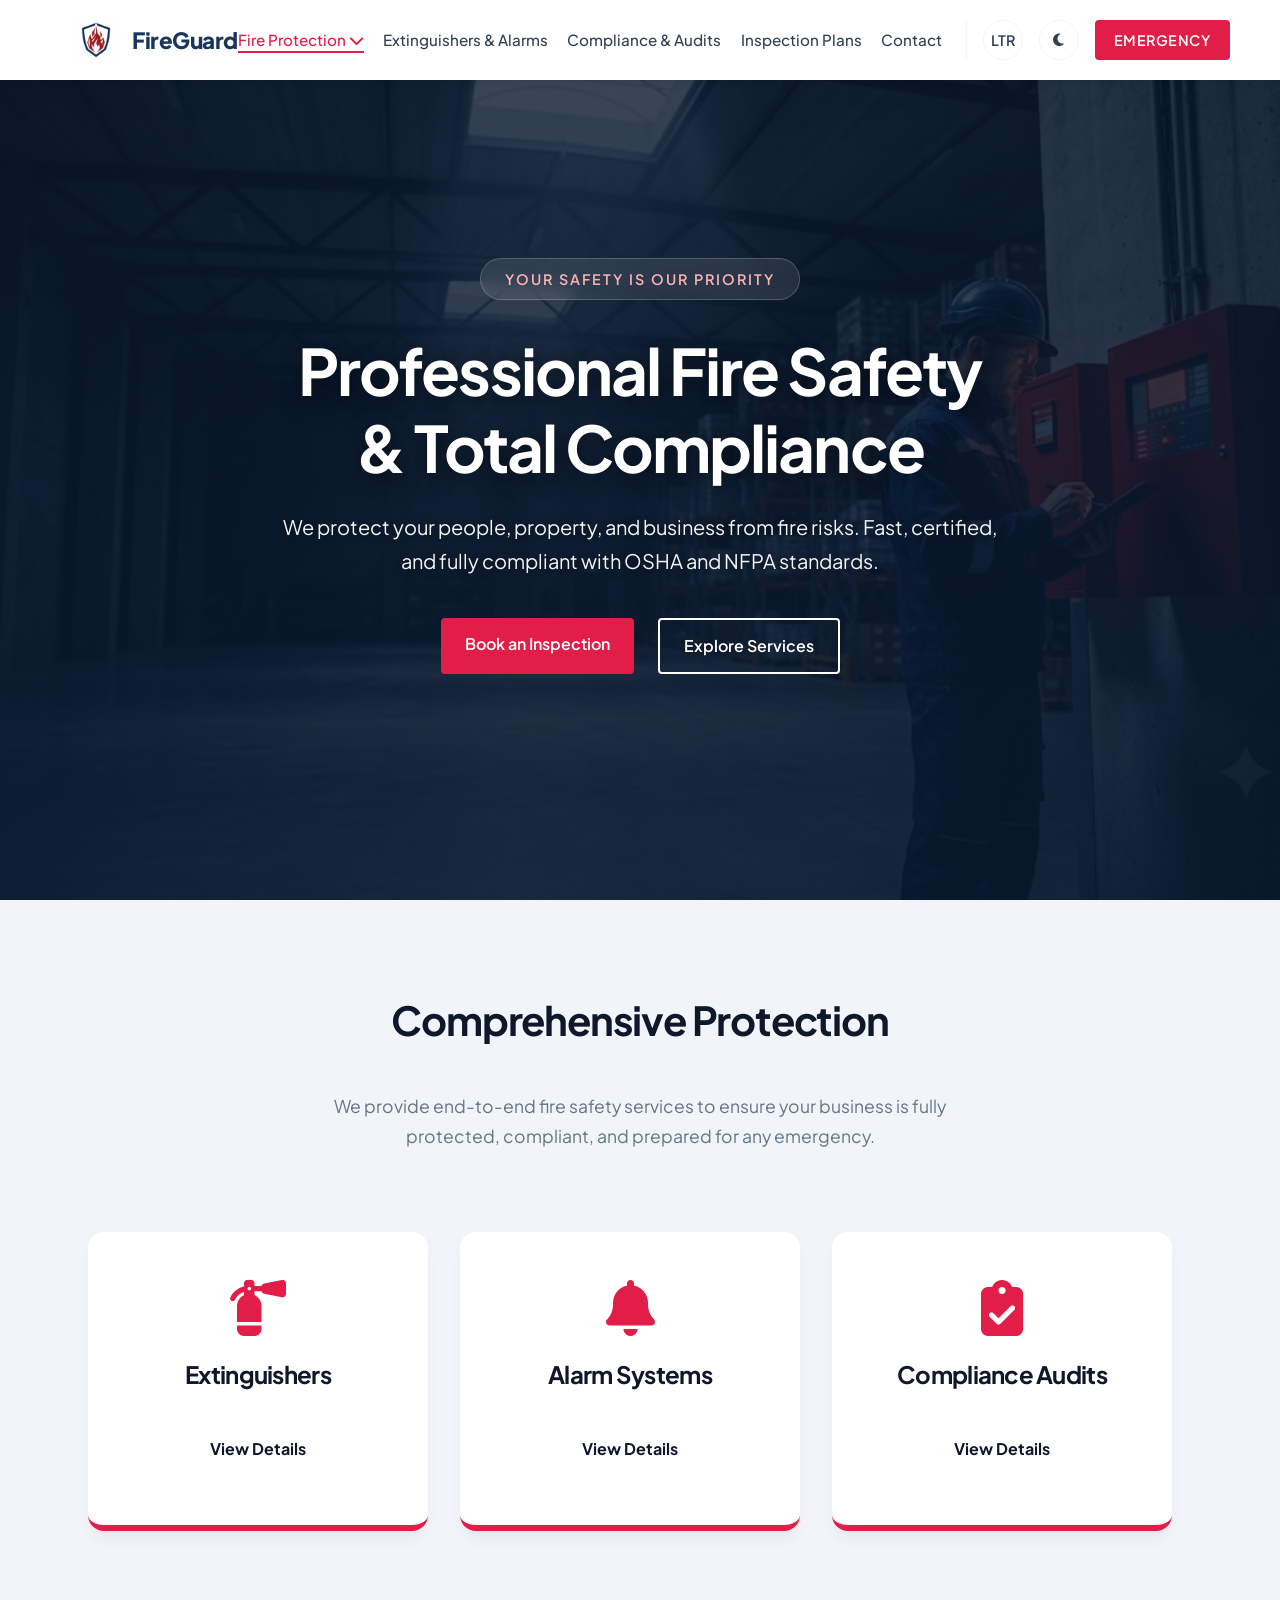
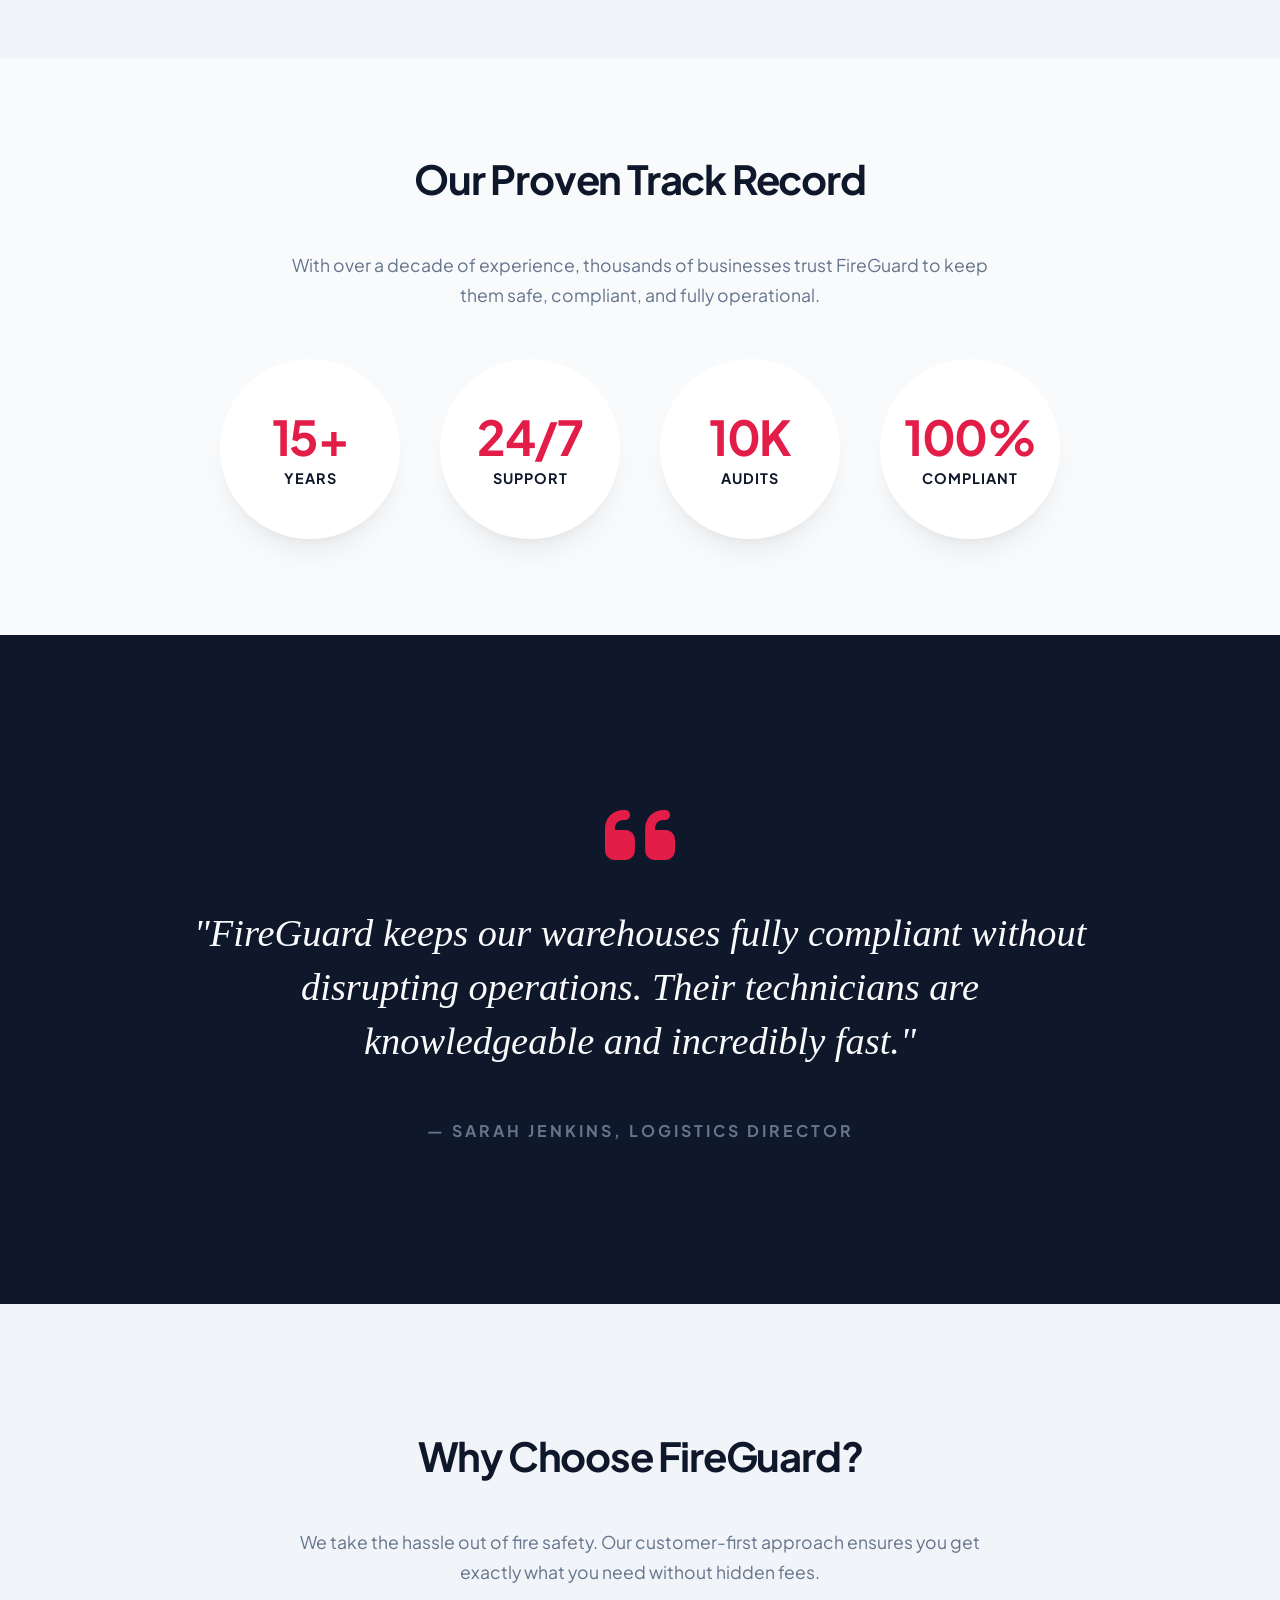
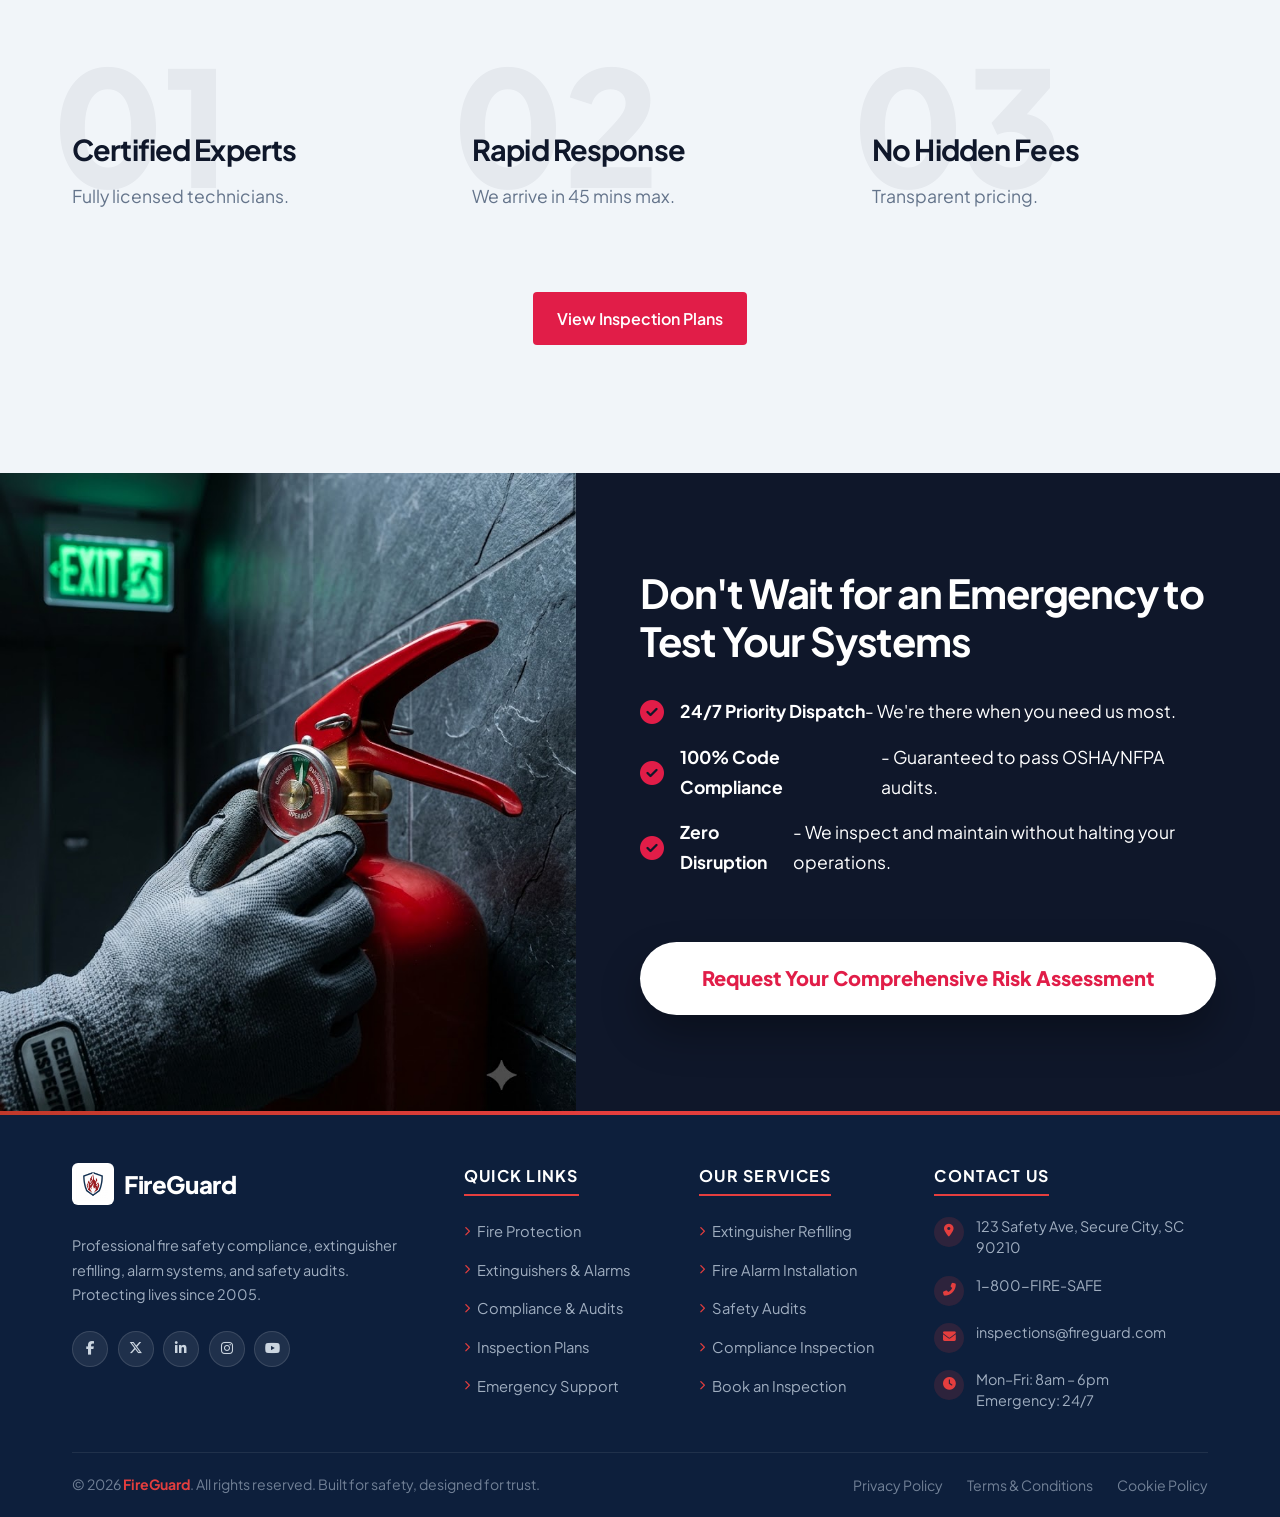
==== index.html @ f7dcd66e "Initial commit" ====
<!DOCTYPE html>
<html lang="en" dir="ltr" data-theme="light">
<head>
    <meta charset="UTF-8">
    <meta name="viewport" content="width=device-width, initial-scale=1.0">
    <title>FireGuard | Professional Fire Safety & Extinguisher Service</title>
    <meta name="description" content="FireGuard — Professional fire safety compliance, extinguisher refilling, alarm installation, and safety audits. Book your inspection today.">
    
    <!-- Google Fonts: Inter & Roboto -->
    <link rel="preconnect" href="https://fonts.googleapis.com">
    <link rel="preconnect" href="https://fonts.gstatic.com" crossorigin>
    <link href="https://fonts.googleapis.com/css2?family=Inter:wght@400;500;600;700;800&family=Roboto:wght@300;400;500;700&display=swap" rel="stylesheet">
    
    <link rel="stylesheet" href="styles.css">
    <link rel="stylesheet" href="index.css">
    
    <!-- Icons -->
    <link rel="stylesheet" href="https://cdnjs.cloudflare.com/ajax/libs/font-awesome/6.5.1/css/all.min.css">

    <!-- Premium Google Fonts -->
    <link rel="preconnect" href="https://fonts.googleapis.com">
    <link rel="preconnect" href="https://fonts.gstatic.com" crossorigin>
    <link href="https://fonts.googleapis.com/css2?family=Plus+Jakarta+Sans:wght@300;400;500;600;700;800&display=swap" rel="stylesheet">

</head>

<body>
    

    <!-- Main Navigation Header -->
    <header class="header" id="header">
        <div class="container header-container">
            <!-- Logo -->
            <a href="index.html" class="logo">
                <img src="fireguard_logo.jpg" alt="FireGuard Icon">
                <div class="logo-text">
                    <span class="logo-brand">FireGuard</span>
                    
                </div>
            </a>

            <!-- Mobile Menu Toggle -->
            <button class="mobile-menu-toggle" id="mobile-menu-toggle" aria-label="Toggle Menu">
                <i class="fas fa-bars"></i>
            </button>

            <!-- Navigation Links -->
            <nav class="nav-menu" id="nav-menu">
                <ul class="nav-list">
                    <li class="nav-item dropdown">
                        <a href="index.html" class="nav-link active">Fire Protection <i class="fas fa-chevron-down"></i></a>
                        <ul class="dropdown-menu">
                            <li><a href="index.html" class="dropdown-link">Commercial Safety</a></li>
                            <li><a href="home2.html" class="dropdown-link">Residential Safety</a></li>
                        </ul>
                    </li>
                    <li class="nav-item"><a href="services.html" class="nav-link">Extinguishers & Alarms</a></li>
                    <li class="nav-item"><a href="compliance.html" class="nav-link">Compliance & Audits</a></li>
                    <li class="nav-item"><a href="pricing.html" class="nav-link">Inspection Plans</a></li>
                    <li class="nav-item"><a href="contact.html" class="nav-link">Contact</a></li>
                </ul>

                <!-- Utility Toggles & Primary CTA -->
                <div class="nav-utilities">
                    <button class="util-btn dir-toggle" id="dir-toggle" aria-label="Toggle Direction">
                        <span class="dir-text">LTR</span>
                    </button>
                    <button class="util-btn theme-toggle" id="theme-toggle" aria-label="Toggle Theme">
                        <i class="fas fa-moon dark-icon"></i>
                        <i class="fas fa-sun light-icon"></i>
                    </button>
                    <a href="tel:+18003473723" class="btn btn-primary btn-nav-cta">Emergency</a>
                </div>
            </nav>
        </div>
    </header>


    <main>

        <!-- Layout 1: Centered Text Over Full-Screen Darkened BG -->
        <section id="hero-l1" class="layout-1">
            <div class="hero-bg" style="background-image: linear-gradient(rgba(10, 25, 47, 0.8), rgba(10, 25, 47, 0.9)), url('./478c939d-055c-4385-835b-d808f7d31a5d.jpeg');"></div>
            <div class="container hero-content">
                <span class="badge">Your Safety is Our Priority</span>
                <h1 class="hero-title">Professional Fire Safety & Total Compliance</h1>
                <p class="hero-subtitle">We protect your people, property, and business from fire risks. Fast, certified, and fully compliant with OSHA and NFPA standards.</p>
                <div class="hero-actions">
                    <a href="contact.html" class="btn btn-primary">Book an Inspection</a>
                    <a href="#services-l3" class="btn btn-outline">Explore Services</a>
                </div>
            </div>
        </section>

        <!-- Layout 3: Horizontal "Timeline" Slider-Style Cards -->
        <section id="services-l3" class="layout-3">
            <div class="container">
                <div class="section-header text-center">
                    <h2 class="section-title">Comprehensive Protection</h2>
                    <p class="section-desc">We provide end-to-end fire safety services to ensure your business is fully protected, compliant, and prepared for any emergency.</p>
                </div>
                <div class="horizontal-slider">
                    <div class="slider-card">
                        <i class="fas fa-fire-extinguisher"></i>
                        <h3>Extinguishers</h3>
                        <a href="services.html" class="btn btn-outline mt-3" style="width: 100%;">View Details</a>
                    </div>
                    <div class="slider-card">
                        <i class="fas fa-bell"></i>
                        <h3>Alarm Systems</h3>
                        <a href="services.html" class="btn btn-outline mt-3" style="width: 100%;">View Details</a>
                    </div>
                    <div class="slider-card">
                        <i class="fas fa-clipboard-check"></i>
                        <h3>Compliance Audits</h3>
                        <a href="compliance.html" class="btn btn-outline mt-3" style="width: 100%;">View Details</a>
                    </div>
                </div>
            </div>
        </section>

        <!-- Layout 2: Four Floating Circle Badges Overlapping Section Border -->
        <section id="trust-l2" class="layout-2">
            <div class="container">
                <div class="section-header text-center">
                    <h2 class="section-title">Our Proven Track Record</h2>
                    <p class="section-desc">With over a decade of experience, thousands of businesses trust FireGuard to keep them safe, compliant, and fully operational.</p>
                </div>
                <div class="floating-circles-grid">
                    <div class="circle-badge"><h3>15+</h3><p>Years</p></div>
                    <div class="circle-badge"><h3>24/7</h3><p>Support</p></div>
                    <div class="circle-badge"><h3>10K</h3><p>Audits</p></div>
                    <div class="circle-badge"><h3>100%</h3><p>Compliant</p></div>
                </div>
            </div>
        </section>

        <!-- Layout 5: Single Massive Blockquote Layout -->
        <section id="test-l5" class="layout-5">
            <div class="container text-center">
                <div class="massive-quote">
                    <i class="fas fa-quote-left quote-icon"></i>
                    <blockquote>"FireGuard keeps our warehouses fully compliant without disrupting operations. Their technicians are knowledgeable and incredibly fast."</blockquote>
                    <p class="quote-author">— Sarah Jenkins, Logistics Director</p>
                </div>
            </div>
        </section>

        <!-- Layout 4: Large 01, 02, 03 Typography Layout -->
        <section id="diff-l4" class="layout-4 bg-light">
            <div class="container">
                <div class="section-header text-center">
                    <h2 class="section-title">Why Choose FireGuard?</h2>
                    <p class="section-desc">We take the hassle out of fire safety. Our customer-first approach ensures you get exactly what you need without hidden fees.</p>
                </div>
                <div class="big-number-grid mb-5">
                    <div class="num-block"><span class="big-num">01</span><h4>Certified Experts</h4><p>Fully licensed technicians.</p></div>
                    <div class="num-block"><span class="big-num">02</span><h4>Rapid Response</h4><p>We arrive in 45 mins max.</p></div>
                    <div class="num-block"><span class="big-num">03</span><h4>No Hidden Fees</h4><p>Transparent pricing.</p></div>
                </div>
                <div class="text-center mt-5" style="margin-top: 3rem;">
                    <a href="pricing.html" class="btn btn-primary btn-large">View Inspection Plans</a>
                </div>
            </div>
        </section>

        <!-- Layout 6 Redesign: 50/50 Split CTA -->
        <section id="cta-l6" class="layout-6-new">
            <div class="cta-split">
                <div class="cta-split-img" style="background-image: url('./d435e6ac-8d71-4da6-b019-8b634d7858a2.jpeg');"></div>
                <div class="cta-split-content">
                    <h2>Don't Wait for an Emergency to Test Your Systems</h2>
                    <ul class="cta-benefits-list">
                        <li><i class="fas fa-check-circle"></i> <strong>24/7 Priority Dispatch</strong> - We're there when you need us most.</li>
                        <li><i class="fas fa-check-circle"></i> <strong>100% Code Compliance</strong> - Guaranteed to pass OSHA/NFPA audits.</li>
                        <li><i class="fas fa-check-circle"></i> <strong>Zero Disruption</strong> - We inspect and maintain without halting your operations.</li>
                    </ul>
                    <a href="contact.html" class="btn btn-primary btn-large-floating">Request Your Comprehensive Risk Assessment</a>
                </div>
            </div>
        </section>

</main>

<footer class="footer">
        <!-- Top accent bar -->
        <div class="footer-accent-bar"></div>

        <div class="container">
            <!-- Main Footer Grid -->
            <div class="footer-grid">

                <!-- Col 1: Brand -->
                <div class="footer-col footer-col--brand">
                    <a href="index.html" class="footer-logo-link">
                        <div class="footer-brand">
                            <img src="fireguard_logo.jpg" alt="FireGuard Icon" class="footer-logo-icon">
                            <span class="footer-brand-name">FireGuard</span>
                        </div>
                    </a>
                    <p class="footer-desc">Professional fire safety compliance, extinguisher refilling, alarm systems, and safety audits. Protecting lives since 2005.</p>
                    <div class="footer-social">
                        <a href="#" class="social-btn" aria-label="Facebook"><i class="fab fa-facebook-f"></i></a>
                        <a href="#" class="social-btn" aria-label="Twitter/X"><i class="fab fa-x-twitter"></i></a>
                        <a href="#" class="social-btn" aria-label="LinkedIn"><i class="fab fa-linkedin-in"></i></a>
                        <a href="#" class="social-btn" aria-label="Instagram"><i class="fab fa-instagram"></i></a>
                        <a href="#" class="social-btn" aria-label="YouTube"><i class="fab fa-youtube"></i></a>
                    </div>
                </div>

                <!-- Col 2: Quick Links -->
                <div class="footer-col">
                    <h4 class="footer-col-title">Quick Links</h4>
                    <ul class="footer-links">
                        <li><a href="index.html"><i class="fas fa-chevron-right"></i> Fire Protection</a></li>
                        <li><a href="services.html"><i class="fas fa-chevron-right"></i> Extinguishers & Alarms</a></li>
                        <li><a href="compliance.html"><i class="fas fa-chevron-right"></i> Compliance & Audits</a></li>
                        <li><a href="pricing.html"><i class="fas fa-chevron-right"></i> Inspection Plans</a></li>
                        <li><a href="contact.html"><i class="fas fa-chevron-right"></i> Emergency Support</a></li>
                    </ul>
                </div>

                <!-- Col 3: Services -->
                <div class="footer-col">
                    <h4 class="footer-col-title">Our Services</h4>
                    <ul class="footer-links">
                        <li><a href="services.html"><i class="fas fa-chevron-right"></i> Extinguisher Refilling</a></li>
                        <li><a href="services.html"><i class="fas fa-chevron-right"></i> Fire Alarm Installation</a></li>
                        <li><a href="services.html"><i class="fas fa-chevron-right"></i> Safety Audits</a></li>
                        <li><a href="services.html"><i class="fas fa-chevron-right"></i> Compliance Inspection</a></li>
                        <li><a href="contact.html"><i class="fas fa-chevron-right"></i> Book an Inspection</a></li>
                    </ul>
                </div>

                <!-- Col 4: Contact -->
                <div class="footer-col">
                    <h4 class="footer-col-title">Contact Us</h4>
                    <ul class="footer-contact-list">
                        <li>
                            <span class="footer-contact-icon"><i class="fas fa-map-marker-alt"></i></span>
                            <span>123 Safety Ave, Secure City, SC 90210</span>
                        </li>
                        <li>
                            <span class="footer-contact-icon"><i class="fas fa-phone-alt"></i></span>
                            <a href="tel:+18003473723">1-800-FIRE-SAFE</a>
                        </li>
                        <li>
                            <span class="footer-contact-icon"><i class="fas fa-envelope"></i></span>
                            <a href="mailto:inspections@fireguard.com">inspections@fireguard.com</a>
                        </li>
                        <li>
                            <span class="footer-contact-icon"><i class="fas fa-clock"></i></span>
                            <span>Mon–Fri: 8am – 6pm<br>Emergency: 24/7</span>
                        </li>
                    </ul>
                </div>

            </div><!-- /.footer-grid -->

            <!-- Divider -->
            <div class="footer-divider"></div>

            <!-- Footer Bottom Bar -->
            <div class="footer-bottom">
                <p class="footer-copy">&copy; 2026 <strong>FireGuard</strong>. All rights reserved. Built for safety, designed for trust.</p>
                <ul class="footer-legal">
                    <li><a href="#">Privacy Policy</a></li>
                    <li><a href="#">Terms &amp; Conditions</a></li>
                    <li><a href="#">Cookie Policy</a></li>
                </ul>
            </div>

        </div>
    </footer>

    <script src="script.js"></script>
</body>
</html>
---- styles.css ----
:root {
    --primary: #0F172A; /* Deep slate */
    --secondary: #E11D48; /* Elegant Crimson */
    --secondary-hover: #BE123C; /* Darker Crimson */
    --text-color: #334155;
    --text-muted: #64748B;
    --bg-color: #F8FAFC;
    --bg-alt: #F1F5F9;
    --card-bg: #ffffff;
    --border-color: rgba(15, 23, 42, 0.05);
    
    --shadow-sm: 0 4px 6px -1px rgba(0, 0, 0, 0.05), 0 2px 4px -2px rgba(0, 0, 0, 0.05);
    --shadow-md: 0 10px 15px -3px rgba(0, 0, 0, 0.05), 0 4px 6px -4px rgba(0, 0, 0, 0.05);
    --shadow-lg: 0 20px 25px -5px rgba(0, 0, 0, 0.05), 0 8px 10px -6px rgba(0, 0, 0, 0.05);
    --shadow-hover: 0 25px 50px -12px rgba(0, 0, 0, 0.15);
    
    --font-main: 'Plus Jakarta Sans', system-ui, -apple-system, sans-serif;
    --transition-smooth: all 0.4s cubic-bezier(0.16, 1, 0.3, 1);
}

[data-theme="dark"] {
    --primary: #F8FAFC;
    --secondary: #FB7185;
    --secondary-hover: #F43F5E;
    --text-color: #CBD5E1;
    --text-muted: #94A3B8;
    --bg-color: #0B0F19;
    --bg-alt: #111827;
    --card-bg: #1F2937;
    --border-color: rgba(255, 255, 255, 0.05);
    
    --shadow-sm: 0 4px 6px -1px rgba(0, 0, 0, 0.2);
    --shadow-md: 0 10px 15px -3px rgba(0, 0, 0, 0.3);
    --shadow-lg: 0 20px 25px -5px rgba(0, 0, 0, 0.4);
    --shadow-hover: 0 25px 50px -12px rgba(0, 0, 0, 0.5);
}
/* ==========================================================================
   CSS Variables & Theming
   ========================================================================== */




/* ==========================================================================
   Reset & Base Styles
   ========================================================================== */
* {
    margin: 0;
    padding: 0;
    box-sizing: border-box;
}

html {
    scroll-behavior: smooth;
}

body { font-family: var(--font-main); color: var(--text-color); background-color: var(--bg-color); line-height: 1.7; transition: var(--transition-smooth); -webkit-font-smoothing: antialiased; margin: 0; }

h1, h2, h3, h4, h5, h6 { font-weight: 700; line-height: 1.2; margin-top: 0; color: var(--primary); letter-spacing: -0.03em; }

a {
    text-decoration: none;
    color: inherit;
    transition: var(--transition);
}

ul {
    list-style: none;
}

img {
    max-width: 100%;
    height: auto;
    display: block;
}

.container {
    width: 100%;
    max-width: 1200px;
    margin: 0 auto;
    padding: 0 2rem;
}

.section {
    padding: 5rem 0;
}

.bg-light {
    background-color: var(--bg-alt);
}

.text-center {
    text-align: center;
}

/* ==========================================================================
   Buttons
   ========================================================================== */
.btn {
    display: inline-block;
    padding: 0.8rem 1.5rem;
    border-radius: 4px;
    font-family: var(--font-heading);
    font-weight: 600;
    cursor: pointer;
    transition: var(--transition);
    border: none;
    text-align: center;
}

.btn-primary {
    background-color: var(--secondary);
    color: #fff;
}

.btn-primary:hover {
    background-color: var(--secondary-hover);
    transform: translateY(-2px);
    box-shadow: var(--shadow-md);
}

.btn-outline {
    background-color: transparent;
    border: 2px solid var(--secondary);
    color: var(--secondary);
}

.btn-outline:hover {
    background-color: var(--secondary);
    color: #fff;
    transform: translateY(-2px);
}

.btn-block {
    display: block;
    width: 100%;
}

/* ==========================================================================
   Header & Navigation
   ========================================================================== */
.header {
    background-color: var(--bg-main);
    box-shadow: var(--shadow-sm);
    position: sticky;
    top: 0;
    z-index: 1000;
    transition: background-color 0.3s;
}

.header-container {
    display: flex;
    justify-content: space-between;
    align-items: center;
    height: 80px;
    gap: 3rem;
}

.logo {
    display: flex;
    align-items: center;
    gap: 0.75rem;
}

.logo img {
    height: 48px;
    width: 48px;
    object-fit: contain;
    border-radius: 6px;
    flex-shrink: 0;
    transition: var(--transition);
}

.logo img:hover {
    transform: scale(1.05);
}

.logo-text {
    display: flex;
    flex-direction: column;
    line-height: 1;
}

.logo-brand {
    font-family: var(--font-heading);
    font-weight: 800;
    font-size: 1.4rem;
    color: #1A365D;
    letter-spacing: -0.02em;
}

[data-theme="dark"] .logo-brand {
    color: #90CDF4;
}

.logo-tagline {
    font-size: 0.72rem;
    color: var(--text-muted);
    font-weight: 400;
    letter-spacing: 0.03em;
    margin-top: 2px;
}

/* --- Emergency Top Bar --- */
.top-bar {
    background-color: var(--primary);
    color: white;
    font-size: 0.85rem;
    font-weight: 500;
    padding: 0.5rem 0;
}

.top-bar-container {
    display: flex;
    justify-content: space-between;
    align-items: center;
}

.top-bar-right strong {
    font-weight: 700;
    font-size: 0.95rem;
}

.btn-nav-cta {
    padding: 0.5rem 1.2rem;
    border-radius: 4px;
    font-weight: 600;
    font-size: 0.9rem;
    text-transform: uppercase;
    letter-spacing: 0.5px;
    white-space: nowrap;
}

.nav-menu {
    display: flex;
    align-items: center;
    gap: 1.5rem;
}

.nav-list {
    display: flex;
    align-items: center;
    gap: 1.2rem;
}

.nav-link {
    font-family: var(--font-heading);
    font-weight: 500;
    color: var(--text-main);
    font-size: 0.95rem;
    position: relative;
    white-space: nowrap;
}

.nav-link:hover, .nav-link.active {
    color: var(--secondary);
}

.nav-link::after {
    content: '';
    position: absolute;
    bottom: -4px;
    left: 0;
    width: 0;
    height: 2px;
    background-color: var(--secondary);
    transition: width 0.3s ease;
}

.nav-link:hover::after, .nav-link.active::after {
    width: 100%;
}

/* Dropdown */
.dropdown {
    position: relative;
}

.dropdown-menu {
    position: absolute;
    top: 100%;
    left: 0;
    background-color: var(--card-bg);
    box-shadow: var(--shadow-md);
    border-radius: 4px;
    min-width: 200px;
    opacity: 0;
    visibility: hidden;
    transform: translateY(10px);
    transition: var(--transition);
    z-index: 100;
    border: 1px solid var(--border-color);
}

html[dir="rtl"] .dropdown-menu {
    left: auto;
    right: 0;
}

.dropdown:hover .dropdown-menu {
    opacity: 1;
    visibility: visible;
    transform: translateY(0);
}

.dropdown-link {
    display: block;
    padding: 0.8rem 1.2rem;
    color: var(--text-main);
    border-bottom: 1px solid var(--border-color);
}

.dropdown-link:last-child {
    border-bottom: none;
}

.dropdown-link:hover {
    background-color: var(--bg-alt);
    color: var(--secondary);
}

.btn-contact {
    background-color: var(--primary);
    color: #fff;
    padding: 0.5rem 1rem;
    border-radius: 4px;
}
.btn-contact::after { display: none; }
.btn-contact:hover {
    background-color: var(--primary-light);
    color: #fff;
}

/* Utilities */
.nav-utilities {
    display: flex;
    align-items: center;
    gap: 1rem;
    border-inline-start: 1px solid var(--border-color);
    padding-inline-start: 1rem;
}

.util-btn {
    background: transparent;
    border: 1px solid var(--border-color);
    color: var(--text-main);
    width: 40px;
    height: 40px;
    border-radius: 50%;
    display: flex;
    justify-content: center;
    align-items: center;
    cursor: pointer;
    transition: var(--transition);
    font-family: var(--font-heading);
    font-weight: 600;
    font-size: 0.9rem;
}

.util-btn:hover {
    background-color: var(--bg-alt);
    color: var(--secondary);
    border-color: var(--secondary);
}

.theme-toggle .light-icon { display: none; }
.theme-toggle .dark-icon { display: block; }
[data-theme="dark"] .theme-toggle .light-icon { display: block; }
[data-theme="dark"] .theme-toggle .dark-icon { display: none; }

.mobile-menu-toggle {
    display: none;
    background: none;
    border: none;
    font-size: 1.5rem;
    color: var(--text-main);
    cursor: pointer;
}

/* ==========================================================================
   Hero Section
   ========================================================================== */
.hero {
    position: relative;
    padding: 8rem 0;
    color: #fff;
    overflow: hidden;
}

.hero-bg {
    position: absolute;
    top: 0;
    left: 0;
    width: 100%;
    height: 100%;
    background-size: cover;
    background-position: center;
    z-index: 1;
}

.hero-content {
    position: relative;
    z-index: 2;
    max-width: 800px;
}

.badge {
    display: inline-block;
    background-color: rgba(229, 62, 62, 0.2);
    color: #FEB2B2;
    padding: 0.4rem 1rem;
    border-radius: 20px;
    font-size: 0.9rem;
    font-weight: 600;
    margin-bottom: 1.5rem;
    border: 1px solid rgba(229, 62, 62, 0.5);
}

.hero-title {
    font-size: 3.5rem;
    color: #fff;
    margin-bottom: 1.5rem;
}

.hero-subtitle {
    font-size: 1.2rem;
    color: #E2E8F0;
    margin-bottom: 2.5rem;
    max-width: 600px;
}

.hero-actions {
    display: flex;
    gap: 1rem;
    margin-bottom: 3rem;
}

.hero-actions .btn-outline {
    border-color: #fff;
    color: #fff;
}

.hero-actions .btn-outline:hover {
    background-color: #fff;
    color: var(--primary);
}

.trust-indicators {
    display: flex;
    gap: 2rem;
    color: #CBD5E0;
    font-size: 0.95rem;
}

.trust-item i {
    color: var(--secondary);
    margin-inline-end: 0.5rem;
}

/* ==========================================================================
   Section Headers
   ========================================================================== */
.section-header {
    margin-bottom: 3rem;
    max-width: 700px;
}

.section-header.text-center {
    margin: 0 auto 3rem;
}

.section-title {
    font-size: 2.5rem;
    color: var(--primary);
    margin-bottom: 1rem;
}

[data-theme="dark"] .section-title {
    color: var(--primary-light);
}

.section-desc {
    color: var(--text-muted);
    font-size: 1.1rem;
}

/* ==========================================================================
   Services Section
   ========================================================================== */
.grid {
    display: grid;
    gap: 2rem;
}

.services-grid {
    grid-template-columns: repeat(auto-fit, minmax(300px, 1fr));
}

.service-card {
    background: var(--card-bg);
    border-radius: 8px;
    overflow: hidden;
    box-shadow: var(--shadow-md);
    transition: var(--transition);
    border: 1px solid var(--border-color);
}

.service-card:hover {
    transform: translateY(-10px);
    box-shadow: var(--shadow-lg);
}

.service-img {
    position: relative;
    height: 200px;
}

.service-img img {
    width: 100%;
    height: 100%;
    object-fit: cover;
}

.service-icon {
    position: absolute;
    bottom: -25px;
    right: 25px;
    width: 50px;
    height: 50px;
    background-color: var(--secondary);
    color: #fff;
    border-radius: 50%;
    display: flex;
    justify-content: center;
    align-items: center;
    font-size: 1.5rem;
    box-shadow: var(--shadow-md);
}

html[dir="rtl"] .service-icon {
    right: auto;
    left: 25px;
}

.service-content {
    padding: 2.5rem 1.5rem 1.5rem;
}

.service-title {
    font-size: 1.3rem;
    margin-bottom: 1rem;
}

.service-text {
    color: var(--text-muted);
    margin-bottom: 1.5rem;
}

.service-link {
    color: var(--primary);
    font-weight: 600;
    display: inline-flex;
    align-items: center;
    gap: 0.5rem;
}
[data-theme="dark"] .service-link {
    color: var(--primary-light);
}

.service-link:hover {
    color: var(--secondary);
}

html[dir="rtl"] .service-link i {
    transform: rotate(180deg);
}

/* ==========================================================================
   Certifications Section
   ========================================================================== */
.certs-container {
    display: grid;
    grid-template-columns: repeat(auto-fit, minmax(200px, 1fr));
    gap: 2rem;
    text-align: center;
}

.cert-item i {
    font-size: 3rem;
    color: var(--secondary);
    margin-bottom: 1rem;
}

.cert-item h4 {
    margin-bottom: 0.5rem;
    font-size: 1.2rem;
}

.cert-item p {
    color: var(--text-muted);
    font-size: 0.9rem;
}

/* ==========================================================================
   Pricing Section
   ========================================================================== */
.pricing-grid {
    display: grid;
    grid-template-columns: repeat(auto-fit, minmax(300px, 1fr));
    gap: 2rem;
    max-width: 900px;
    margin: 0 auto;
}

.pricing-card {
    background: var(--card-bg);
    border: 1px solid var(--border-color);
    border-radius: 8px;
    padding: 2.5rem 2rem;
    box-shadow: var(--shadow-md);
    transition: var(--transition);
    position: relative;
    overflow: hidden;
}

.pricing-card:hover {
    box-shadow: var(--shadow-lg);
}

.pricing-card.featured {
    border: 2px solid var(--secondary);
    transform: scale(1.05);
}

.badge-featured {
    position: absolute;
    top: 15px;
    right: -35px;
    background: var(--secondary);
    color: #fff;
    padding: 0.3rem 3rem;
    transform: rotate(45deg);
    font-size: 0.8rem;
    font-weight: 600;
}

html[dir="rtl"] .badge-featured {
    right: auto;
    left: -35px;
    transform: rotate(-45deg);
}

.pricing-header {
    text-align: center;
    margin-bottom: 2rem;
    padding-bottom: 1.5rem;
    border-bottom: 1px solid var(--border-color);
}

.pricing-header h3 {
    font-size: 1.5rem;
    margin-bottom: 1rem;
}

.price {
    font-size: 3rem;
    font-weight: 700;
    color: var(--primary);
    line-height: 1;
}

[data-theme="dark"] .price {
    color: var(--primary-light);
}

.price span {
    font-size: 1rem;
    color: var(--text-muted);
}

.pricing-features {
    margin-bottom: 2rem;
}

.pricing-features li {
    margin-bottom: 1rem;
    display: flex;
    align-items: center;
    gap: 0.8rem;
}

.pricing-features li i {
    color: #48BB78;
}

.pricing-features li.disabled {
    color: var(--text-muted);
    text-decoration: line-through;
}

.pricing-features li.disabled i {
    color: var(--text-muted);
}

/* ==========================================================================
   Contact Section
   ========================================================================== */
.contact-wrapper {
    display: grid;
    grid-template-columns: 1fr 1fr;
    gap: 4rem;
}

.info-list {
    margin-top: 2rem;
}

.info-item {
    display: flex;
    align-items: flex-start;
    gap: 1.5rem;
    margin-bottom: 2rem;
}

.info-item i {
    font-size: 1.5rem;
    color: var(--secondary);
    background: rgba(229, 62, 62, 0.1);
    padding: 1rem;
    border-radius: 50%;
}

.info-item h4 {
    margin-bottom: 0.3rem;
}

.info-item p {
    color: var(--text-muted);
}

.contact-form-container {
    background: var(--card-bg);
    padding: 3rem;
    border-radius: 8px;
    box-shadow: var(--shadow-lg);
    border: 1px solid var(--border-color);
}

.contact-form h3 {
    margin-bottom: 1.5rem;
    font-size: 1.8rem;
}

.form-group {
    margin-bottom: 1.5rem;
}

.form-group label {
    display: block;
    margin-bottom: 0.5rem;
    font-weight: 500;
}

.form-group input,
.form-group select {
    width: 100%;
    padding: 0.8rem;
    border: 1px solid var(--border-color);
    border-radius: 4px;
    background-color: var(--bg-main);
    color: var(--text-main);
    font-family: var(--font-body);
    transition: var(--transition);
}

.form-group input:focus,
.form-group select:focus {
    outline: none;
    border-color: var(--primary);
    box-shadow: 0 0 0 3px rgba(26, 54, 93, 0.1);
}

/* ==========================================================================
   Footer
   ========================================================================== */
.footer {
    background-color: #0D1F3C;   /* Rich deep navy — consistent in both themes */
    color: #CBD5E0;
    padding: 0;
    font-size: 0.95rem;
}

[data-theme="dark"] .footer {
    background-color: #0A1628;
}

/* Thin red accent bar at the very top */
.footer-accent-bar {
    height: 4px;
    background: linear-gradient(90deg, #C0392B 0%, #E53E3E 50%, #C0392B 100%);
    width: 100%;
}

/* 4-column responsive grid */
.footer-grid {
    display: grid;
    grid-template-columns: 1.8fr 1fr 1fr 1.4fr;
    gap: 2.5rem;
    padding: 3rem 0 2.5rem;
    align-items: start;
}

/* Brand column */
.footer-col--brand .footer-logo-link {
    display: inline-block;
    margin-bottom: 1rem;
    text-decoration: none;
}

.footer-brand {
    display: flex;
    align-items: center;
    gap: 0.65rem;
    margin-bottom: 0;
}

.footer-logo-icon {
    height: 42px;
    width: 42px;
    object-fit: contain;
    border-radius: 6px;
    background: #fff;
    padding: 4px;
    flex-shrink: 0;
}

.footer-brand-name {
    font-family: var(--font-heading);
    font-weight: 800;
    font-size: 1.5rem;
    color: #fff;
    letter-spacing: -0.02em;
    line-height: 1;
}

.footer-desc {
    color: #A0AEC0;
    line-height: 1.7;
    margin-bottom: 1.5rem;
    font-size: 0.9rem;
    margin-top: 0.8rem;
}

/* Social Icons */
.footer-social {
    display: flex;
    gap: 0.6rem;
    flex-wrap: wrap;
}

.social-btn {
    display: inline-flex;
    align-items: center;
    justify-content: center;
    width: 36px;
    height: 36px;
    border-radius: 50%;
    background: rgba(255,255,255,0.08);
    color: #CBD5E0;
    font-size: 0.85rem;
    transition: var(--transition);
    text-decoration: none;
    border: 1px solid rgba(255,255,255,0.12);
}

.social-btn:hover {
    background: #E53E3E;
    color: #fff;
    border-color: #E53E3E;
    transform: translateY(-3px);
    box-shadow: 0 4px 12px rgba(229, 62, 62, 0.4);
}

/* Column headings */
.footer-col-title {
    font-family: var(--font-heading);
    color: #fff;
    font-size: 1rem;
    font-weight: 700;
    text-transform: uppercase;
    letter-spacing: 0.08em;
    margin-bottom: 1.2rem;
    padding-bottom: 0.6rem;
    border-bottom: 2px solid #E53E3E;
    display: inline-block;
}

/* Link lists */
.footer-links {
    list-style: none;
    padding: 0;
    margin: 0;
}

.footer-links li {
    margin-bottom: 0.65rem;
}

.footer-links li a {
    color: #A0AEC0;
    display: inline-flex;
    align-items: center;
    gap: 0.45rem;
    transition: var(--transition);
    font-size: 0.92rem;
    text-decoration: none;
}

.footer-links li a i {
    font-size: 0.6rem;
    color: #E53E3E;
    flex-shrink: 0;
    transition: transform 0.2s ease;
}

.footer-links li a:hover {
    color: #fff;
    padding-inline-start: 4px;
}

.footer-links li a:hover i {
    transform: translateX(3px);
}

html[dir="rtl"] .footer-links li a:hover i {
    transform: translateX(-3px);
}

/* Contact list */
.footer-contact-list {
    list-style: none;
    padding: 0;
    margin: 0;
    display: flex;
    flex-direction: column;
    gap: 1rem;
}

.footer-contact-list li {
    display: flex;
    align-items: flex-start;
    gap: 0.75rem;
    color: #A0AEC0;
    font-size: 0.9rem;
    line-height: 1.5;
}

.footer-contact-icon {
    width: 30px;
    height: 30px;
    border-radius: 50%;
    background: rgba(229, 62, 62, 0.15);
    color: #E53E3E;
    display: inline-flex;
    align-items: center;
    justify-content: center;
    font-size: 0.8rem;
    flex-shrink: 0;
    margin-top: 1px;
    transition: var(--transition);
}

.footer-contact-list li:hover .footer-contact-icon {
    background: #E53E3E;
    color: #fff;
}

.footer-contact-list li a {
    color: #A0AEC0;
    text-decoration: none;
    transition: var(--transition);
}

.footer-contact-list li a:hover {
    color: #fff;
}

/* Divider */
.footer-divider {
    border: none;
    border-top: 1px solid rgba(255,255,255,0.08);
    margin: 0;
}

/* Bottom bar */
.footer-bottom {
    display: flex;
    justify-content: space-between;
    align-items: center;
    padding: 1.2rem 0;
    gap: 1rem;
    flex-wrap: wrap;
}

.footer-copy {
    color: #718096;
    font-size: 0.88rem;
    margin: 0;
}

.footer-copy strong {
    color: #E53E3E;
}

.footer-legal {
    list-style: none;
    display: flex;
    gap: 1.5rem;
    padding: 0;
    margin: 0;
    flex-wrap: wrap;
}

.footer-legal li a {
    color: #718096;
    font-size: 0.88rem;
    text-decoration: none;
    transition: var(--transition);
}

.footer-legal li a:hover {
    color: #E53E3E;
}

/* ==========================================================================
   Responsive
   ========================================================================== */
@media (max-width: 992px) {
    .contact-wrapper {
        grid-template-columns: 1fr;
        gap: 3rem;
    }
    
    .hero-title {
        font-size: 3rem;
    }
    
    .pricing-card.featured {
        transform: none;
    }
}

@media (max-width: 1100px) {
    .mobile-menu-toggle {
        display: block;
    }

    .nav-menu {
        position: absolute;
        top: 80px;
        left: 0;
        width: 100%;
        background-color: var(--card-bg);
        flex-direction: column;
        padding: 2rem;
        box-shadow: var(--shadow-md);
        clip-path: polygon(0 0, 100% 0, 100% 0, 0 0);
        transition: clip-path 0.3s ease-in-out;
    }
    
    .nav-menu.active {
        clip-path: polygon(0 0, 100% 0, 100% 100%, 0 100%);
    }

    .nav-list {
        flex-direction: column;
        width: 100%;
        gap: 1rem;
    }
    
    .nav-item {
        width: 100%;
        text-align: center;
    }
    
    .nav-utilities {
        border-inline-start: none;
        border-top: 1px solid var(--border-color);
        padding-inline-start: 0;
        padding-top: 1rem;
        width: 100%;
        justify-content: center;
    }
    
    .dropdown-menu {
        position: static;
        box-shadow: none;
        opacity: 1;
        visibility: visible;
        transform: none;
        display: none;
        background-color: var(--bg-alt);
    }
    
    .dropdown.active .dropdown-menu {
        display: block;
    }

    .hero-title {
        font-size: 2.5rem;
    }

    .hero-actions {
        flex-direction: column;
    }
    
    .trust-indicators {
        flex-direction: column;
        gap: 1rem;
    }
}

/* --- Tablet footer: 2-column --- */
@media (max-width: 900px) {
    .footer-grid {
        grid-template-columns: 1fr 1fr;
        gap: 2rem;
        padding: 2.5rem 0 2rem;
    }

    .footer-col--brand {
        grid-column: 1 / -1;
    }
}

/* --- Mobile footer: single column --- */
@media (max-width: 600px) {
    .footer-grid {
        grid-template-columns: 1fr;
        gap: 2rem;
        padding: 2rem 0 1.5rem;
    }

    .footer-col--brand {
        grid-column: auto;
    }

    .footer-bottom {
        flex-direction: column;
        align-items: flex-start;
        padding: 1rem 0;
    }

    .footer-legal {
        gap: 1rem;
    }
}

/* --- Premium Layouts (Inner Pages) --- */

/* Split Layout */
.split-layout {
    display: grid;
    grid-template-columns: 1fr 1fr;
    gap: 4rem;
    align-items: center;
}
.split-layout.reverse .split-img {
    order: 2;
}
.split-layout.reverse .split-content {
    order: 1;
}
.split-img img {
    border-radius: 12px;
    box-shadow: var(--shadow-lg);
    width: 100%;
    height: auto;
    object-fit: cover;
}
.split-content ul {
    margin-top: 1.5rem;
}
.split-content li {
    margin-bottom: 0.8rem;
    display: flex;
    align-items: center;
    gap: 0.8rem;
}
.split-content li i {
    color: var(--primary);
}
@media (max-width: 900px) {
    .split-layout {
        grid-template-columns: 1fr;
        gap: 2rem;
    }
    .split-layout.reverse .split-img { order: 1; }
    .split-layout.reverse .split-content { order: 2; }
}

/* Timeline / Process Grid */
.process-grid {
    display: grid;
    grid-template-columns: repeat(auto-fit, minmax(250px, 1fr));
    gap: 2rem;
    text-align: center;
    position: relative;
}
.process-step {
    background: var(--card-bg);
    padding: 3rem 2rem;
    border-radius: 12px;
    box-shadow: var(--shadow-md);
    position: relative;
    z-index: 1;
}
.process-step-num {
    width: 60px;
    height: 60px;
    background: var(--primary);
    color: white;
    font-size: 1.5rem;
    font-weight: bold;
    display: flex;
    align-items: center;
    justify-content: center;
    border-radius: 50%;
    margin: 0 auto 1.5rem;
    border: 4px solid var(--bg-alt);
}

/* Pricing Table */
.pricing-table {
    display: grid;
    grid-template-columns: repeat(3, 1fr);
    gap: 2rem;
    align-items: center;
    margin-top: 3rem;
}
@media (max-width: 900px) {
    .pricing-table {
        grid-template-columns: 1fr;
    }
}
.pricing-tier {
    background: var(--card-bg);
    border-radius: 12px;
    padding: 3rem 2rem;
    text-align: center;
    box-shadow: var(--shadow-md);
    border: 1px solid var(--border-color);
    position: relative;
}
.pricing-tier.featured {
    border: 2px solid var(--primary);
    transform: scale(1.05);
    box-shadow: var(--shadow-lg);
    z-index: 2;
}
@media (max-width: 900px) {
    .pricing-tier.featured { transform: scale(1); }
}
.tier-badge {
    position: absolute;
    top: -15px;
    left: 50%;
    transform: translateX(-50%);
    background: var(--secondary);
    color: white;
    padding: 0.5rem 1.5rem;
    border-radius: 20px;
    font-size: 0.85rem;
    font-weight: bold;
    text-transform: uppercase;
}
.tier-price {
    font-size: 3.5rem;
    font-weight: 800;
    color: var(--primary);
    margin: 1.5rem 0;
}
.tier-price span {
    font-size: 1.2rem;
    color: var(--text-muted);
}
.tier-features {
    text-align: left;
    margin-bottom: 2rem;
}
.tier-features li {
    padding: 0.8rem 0;
    border-bottom: 1px solid var(--border-color);
    display: flex;
    align-items: center;
    gap: 0.8rem;
}
.tier-features li i {
    color: #10B981; /* Green check */
}
.tier-features li.disabled {
    color: var(--text-muted);
}
.tier-features li.disabled i {
    color: var(--text-muted);
}

/* Alert Banner / Warning Grid */
.warning-grid {
    display: grid;
    grid-template-columns: repeat(auto-fit, minmax(300px, 1fr));
    gap: 2rem;
}
.warning-card {
    background: #FEF2F2; /* Light red */
    border-left: 4px solid var(--secondary);
    padding: 2rem;
    border-radius: 0 8px 8px 0;
}
[data-theme="dark"] .warning-card {
    background: #451a1a;
}
.warning-card h3 {
    color: var(--secondary);
    display: flex;
    align-items: center;
    gap: 0.8rem;
    margin-bottom: 1rem;
}

/* Inner Page Hero */
.inner-hero {
    background: linear-gradient(135deg, var(--primary) 0%, #0f172a 100%);
    color: white;
    padding: 8rem 0 5rem;
    text-align: center;
}
.inner-hero h1 {
    color: white;
    font-size: 3.5rem;
    margin-bottom: 1rem;
}
.inner-hero p {
    font-size: 1.25rem;
    opacity: 0.9;
    max-width: 600px;
    margin: 0 auto;
}

/* =========================================
   VISUAL BUG FIXES (FROM AUDIT)
   ========================================= */

/* 1. Header & Z-Index Leaks */
.header-top-bar {
    position: relative;
    z-index: 9999 !important;
}
header.header, .header {
    position: sticky;
    top: 0;
    z-index: 9998 !important;
    background: var(--card-bg);
}
html {
    scroll-padding-top: 140px;
}

/* 2. Pricing Card Overlap Fix */
.classic-pricing-3col {
    padding: 3rem 0; /* Add padding so scaled card doesn't bleed out */
}
.cp-featured {
    z-index: 10;
    transform: scale(1.05);
    margin: -1rem 0; /* Adjust margin instead of breaking grid */
}
@media(max-width:900px){ 
    .cp-featured { 
        transform: scale(1); 
        margin: 0;
    }
}

/* 3. Hero Text Contrast */
.tall-hero-bottom-left h1, 
.tall-hero-bottom-left h2,
.tall-hero-bottom-left p {
    color: white !important;
    text-shadow: 0 2px 10px rgba(0,0,0,0.8);
}

/* 4. Contact Block Contrast */
.pulsing-hotline-block h2,
.pulsing-hotline-block h3,
.pulsing-hotline-block p {
    color: white !important;
}
.header-top-bar span {
    color: white !important;
}

/* Fix z-index for glass form so it doesn't cover header */
.glass-form-container {
    position: relative;
    z-index: 1;
}

/* Ensure layout 1 text is white */
.layout-1 h1, .layout-1 p {
    color: white !important;
}
---- index.css ----
/* Layout 1: Centered Hero */
.layout-1 {
    position: relative;
    padding: 0;
    color: white;
    text-align: center;
    overflow: hidden;
    min-height: calc(100vh - 80px);
    display: flex;
    align-items: center;
    justify-content: center;
}
.hero-bg {
    position: absolute;
    top: 0;
    left: 0;
    width: 100%;
    height: 100%;
    background-size: cover;
    background-position: center;
    z-index: 0;
}
.hero-content {
    position: relative;
    z-index: 1;
}
.hero-content h1 {
    font-size: clamp(3rem, 5vw, 5rem);
    margin-bottom: 1.5rem;
    color: white !important;
    text-shadow: 0 4px 20px rgba(0,0,0,0.5);
}
.hero-content p {
    font-size: 1.25rem;
    max-width: 800px;
    margin: 0 auto 2.5rem;
    opacity: 0.95;
    text-shadow: 0 2px 10px rgba(0,0,0,0.5);
}
.badge {
    background: rgba(255,255,255,0.1);
    backdrop-filter: blur(10px);
    padding: 0.5rem 1.5rem;
    border-radius: 50px;
    font-weight: 600;
    text-transform: uppercase;
    letter-spacing: 2px;
    font-size: 0.9rem;
    margin-bottom: 2rem;
    display: inline-block;
    border: 1px solid rgba(255,255,255,0.2);
}
.hero-actions {
    display: flex;
    gap: 1.5rem;
    justify-content: center;
}
.btn-outline {
    background: transparent;
    border: 2px solid white;
    color: white;
}
.btn-outline:hover {
    background: white;
    color: var(--primary);
}

/* Layout 2: Floating Circles Grid */
.layout-2 {
    position: relative;
    padding: 6rem 0;
}
.floating-circles-grid {
    display: flex;
    justify-content: center;
    flex-wrap: wrap;
    position: relative;
    z-index: 10;
    gap: 2.5rem;
}
.circle-badge {
    background: var(--card-bg);
    color: var(--primary);
    width: 180px;
    height: 180px;
    border-radius: 50%;
    display: flex;
    flex-direction: column;
    align-items: center;
    justify-content: center;
    box-shadow: var(--shadow-lg);
    border: 6px solid white;
    transition: var(--transition-smooth);
}
[data-theme="dark"] .circle-badge { border-color: var(--bg-alt); }
.circle-badge:hover {
    transform: translateY(-10px);
    box-shadow: var(--shadow-hover);
}
.circle-badge h3 { font-size: 3rem; margin:0; color: var(--secondary); }
.circle-badge p { font-weight: 700; margin: 0; text-transform: uppercase; letter-spacing: 1px; font-size: 0.9rem;}

/* Layout 3: Horizontal Slider Cards */
.layout-3 {
    padding: 6rem 0;
    background: var(--bg-alt);
}
.section-title {
    text-align: center;
    font-size: 2.5rem;
    margin-bottom: 3rem;
}
.horizontal-slider {
    display: flex;
    gap: 2rem;
    overflow-x: auto;
    padding: 2rem 1rem;
    scroll-snap-type: x mandatory;
    scrollbar-width: none;
    -ms-overflow-style: none;
}
.horizontal-slider::-webkit-scrollbar { display: none; }
.slider-card {
    flex: 0 0 340px;
    background: var(--card-bg);
    padding: 3rem 2rem;
    border-radius: 16px;
    box-shadow: var(--shadow-md);
    scroll-snap-align: center;
    text-align: center;
    border-bottom: 6px solid var(--secondary);
    transition: var(--transition-smooth);
}
.slider-card:hover {
    transform: translateY(-8px);
}
.slider-card i { font-size: 3.5rem; color: var(--secondary); margin-bottom: 1.5rem; }
.slider-card h3 { margin-bottom: 1rem; font-size: 1.5rem; }
.slider-card a { font-weight: 700; color: var(--primary); text-decoration: none; display: inline-block; margin-top: 1rem;}
.slider-card a:hover { color: var(--secondary); }

/* Layout 4: Big Number Grid */
.layout-4 {
    padding: 8rem 0;
}
.big-number-grid {
    display: grid;
    grid-template-columns: repeat(auto-fit, minmax(300px, 1fr));
    gap: 4rem;
    padding: 2rem 0;
}
.num-block { position: relative; padding-top: 4rem; z-index: 1;}
.big-num { 
    position: absolute; 
    top: -25px; 
    left: -20px; 
    font-size: 10rem; 
    font-weight: 900; 
    color: var(--border-color);
    line-height: 1; 
    z-index: -1;
}
.num-block h4 { font-size: 1.8rem; margin-bottom: 1rem;}
.num-block p { font-size: 1.1rem; color: var(--text-muted); }

/* Layout 5: Massive Blockquote */
.layout-5 { padding: 10rem 0; background: var(--primary); color: var(--bg-color); }
.massive-quote { max-width: 900px; margin: 0 auto; position: relative; text-align: center; }
.quote-icon { font-size: 5rem; color: var(--secondary); margin-bottom: 2rem; }
.massive-quote blockquote { font-size: clamp(1.8rem, 3vw, 3rem); font-family: 'Georgia', serif; font-style: italic; margin-bottom: 3rem; line-height: 1.4; color: var(--bg-color);}
.quote-author { font-weight: 700; text-transform: uppercase; letter-spacing: 3px; color: var(--text-muted); font-size: 1rem;}

/* Layout 6: Diagonal Cut Background */
.layout-6 {
    position: relative;
    z-index: 10;
}
.diagonal-bg { 
    background: linear-gradient(135deg, var(--secondary), #be123c); 
    color: white; 
    padding: 12rem 0; 
    clip-path: polygon(0 10%, 100% 0, 100% 90%, 0 100%); 
    margin-top: -6rem; 
}
.diagonal-bg h2 { color: white; font-size: clamp(2.5rem, 4vw, 4rem); margin-bottom: 2rem;}
.btn-large-floating { 
    font-size: 1.25rem; 
    padding: 1.2rem 3rem; 
    box-shadow: 0 20px 40px rgba(0,0,0, 0.3); 
    background: white; 
    color: var(--secondary);
    border-radius: 50px; 
    text-decoration: none; 
    font-weight: 800; 
    display: inline-block;
    transition: var(--transition-smooth);
}
.btn-large-floating:hover {
    transform: translateY(-8px) scale(1.02);
    box-shadow: 0 25px 50px rgba(0,0,0, 0.4); 
    color: #be123c;
}


/* Layout 6 Redesign: 50/50 Split CTA */
.layout-6-new {
    background: #0f172a; /* Force dark background */
    color: white;
}
.cta-split {
    display: flex;
    min-height: 500px;
}
.cta-split-img {
    flex: 1;
    background-size: cover;
    background-position: center;
}
.cta-split-content {
    flex: 1;
    padding: 6rem 4rem;
    display: flex;
    flex-direction: column;
    justify-content: center;
}
.cta-split-content h2 {
    font-size: 2.5rem;
    margin-bottom: 2rem;
    color: white;
}
.cta-benefits-list {
    list-style: none;
    padding: 0;
    margin: 0 0 3rem 0;
}
.cta-benefits-list li {
    font-size: 1.1rem;
    margin-bottom: 1rem;
    display: flex;
    align-items: center;
}
.cta-benefits-list li i {
    color: var(--secondary);
    font-size: 1.5rem;
    margin-right: 1rem;
}
@media (max-width: 900px) {
    .cta-split {
        flex-direction: column;
    }
    .cta-split-img {
        min-height: 300px;
    }
    .cta-split-content {
        padding: 4rem 2rem;
    }
}
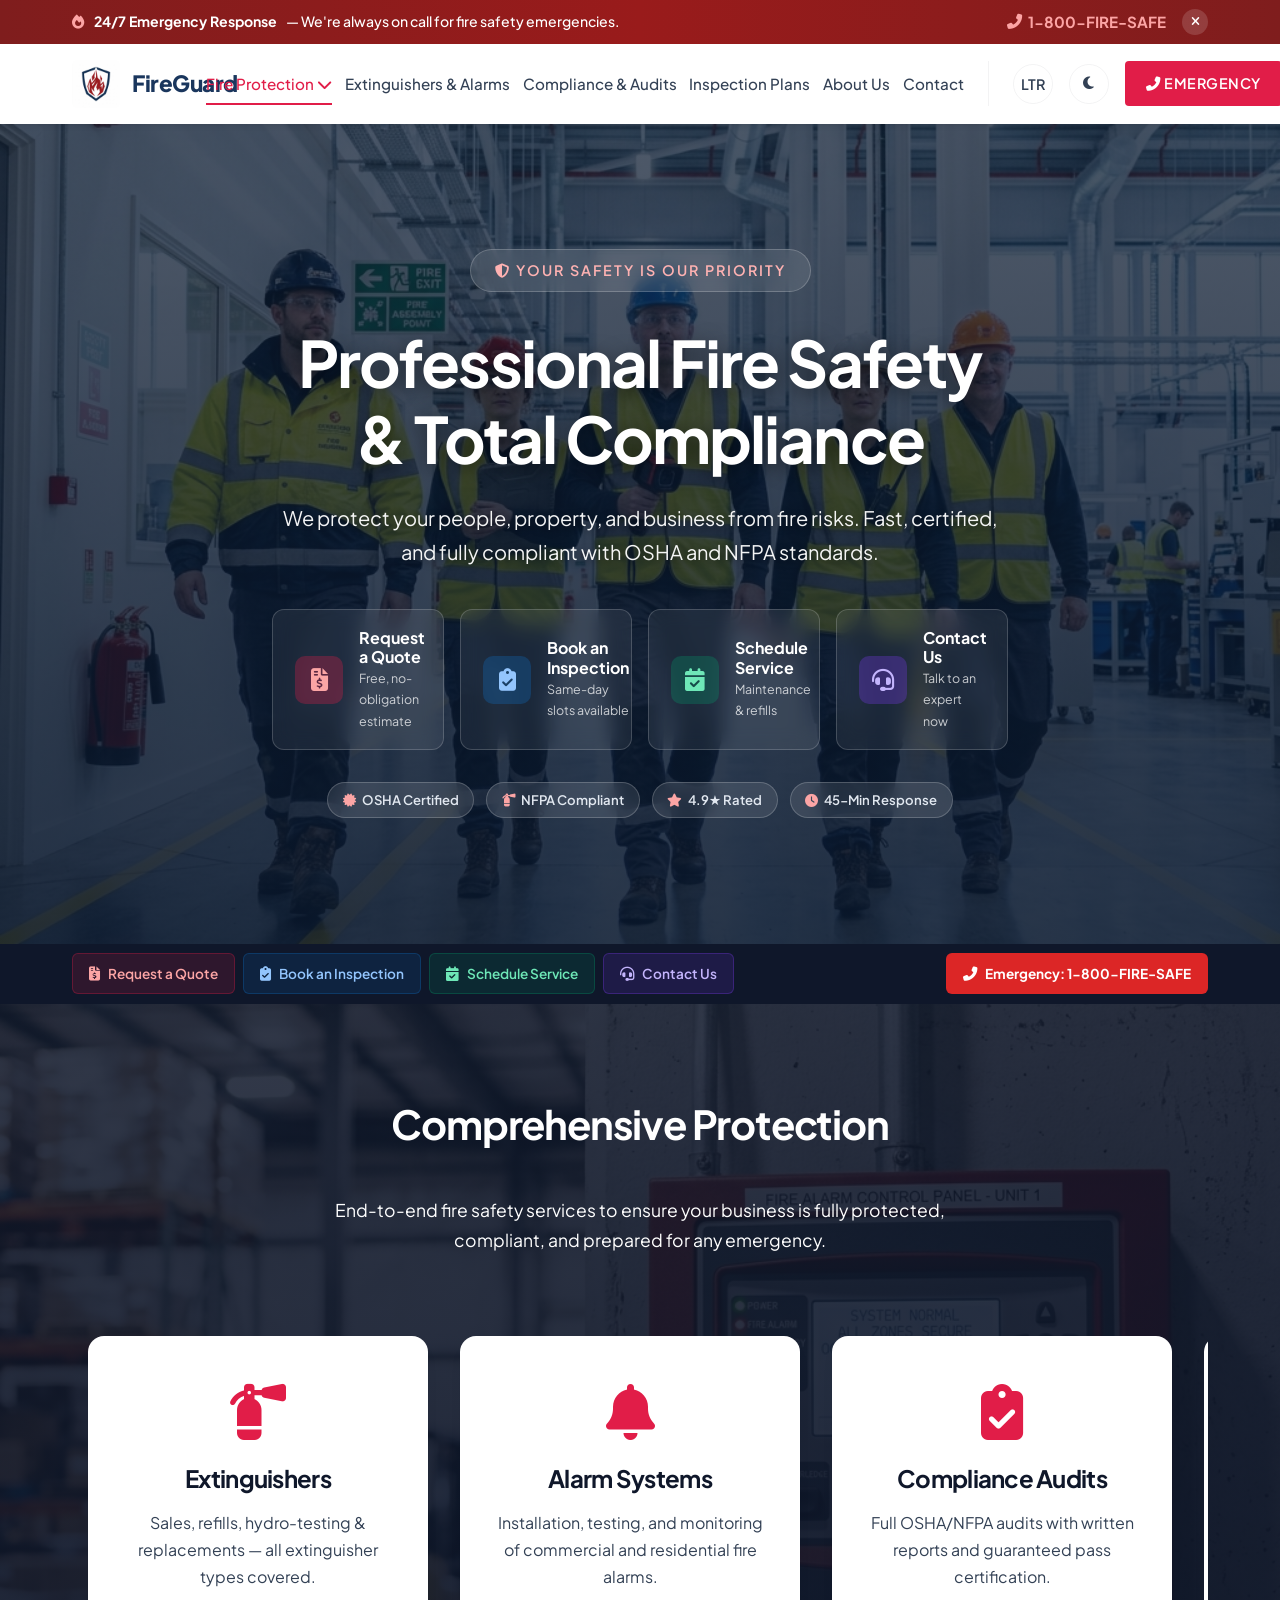
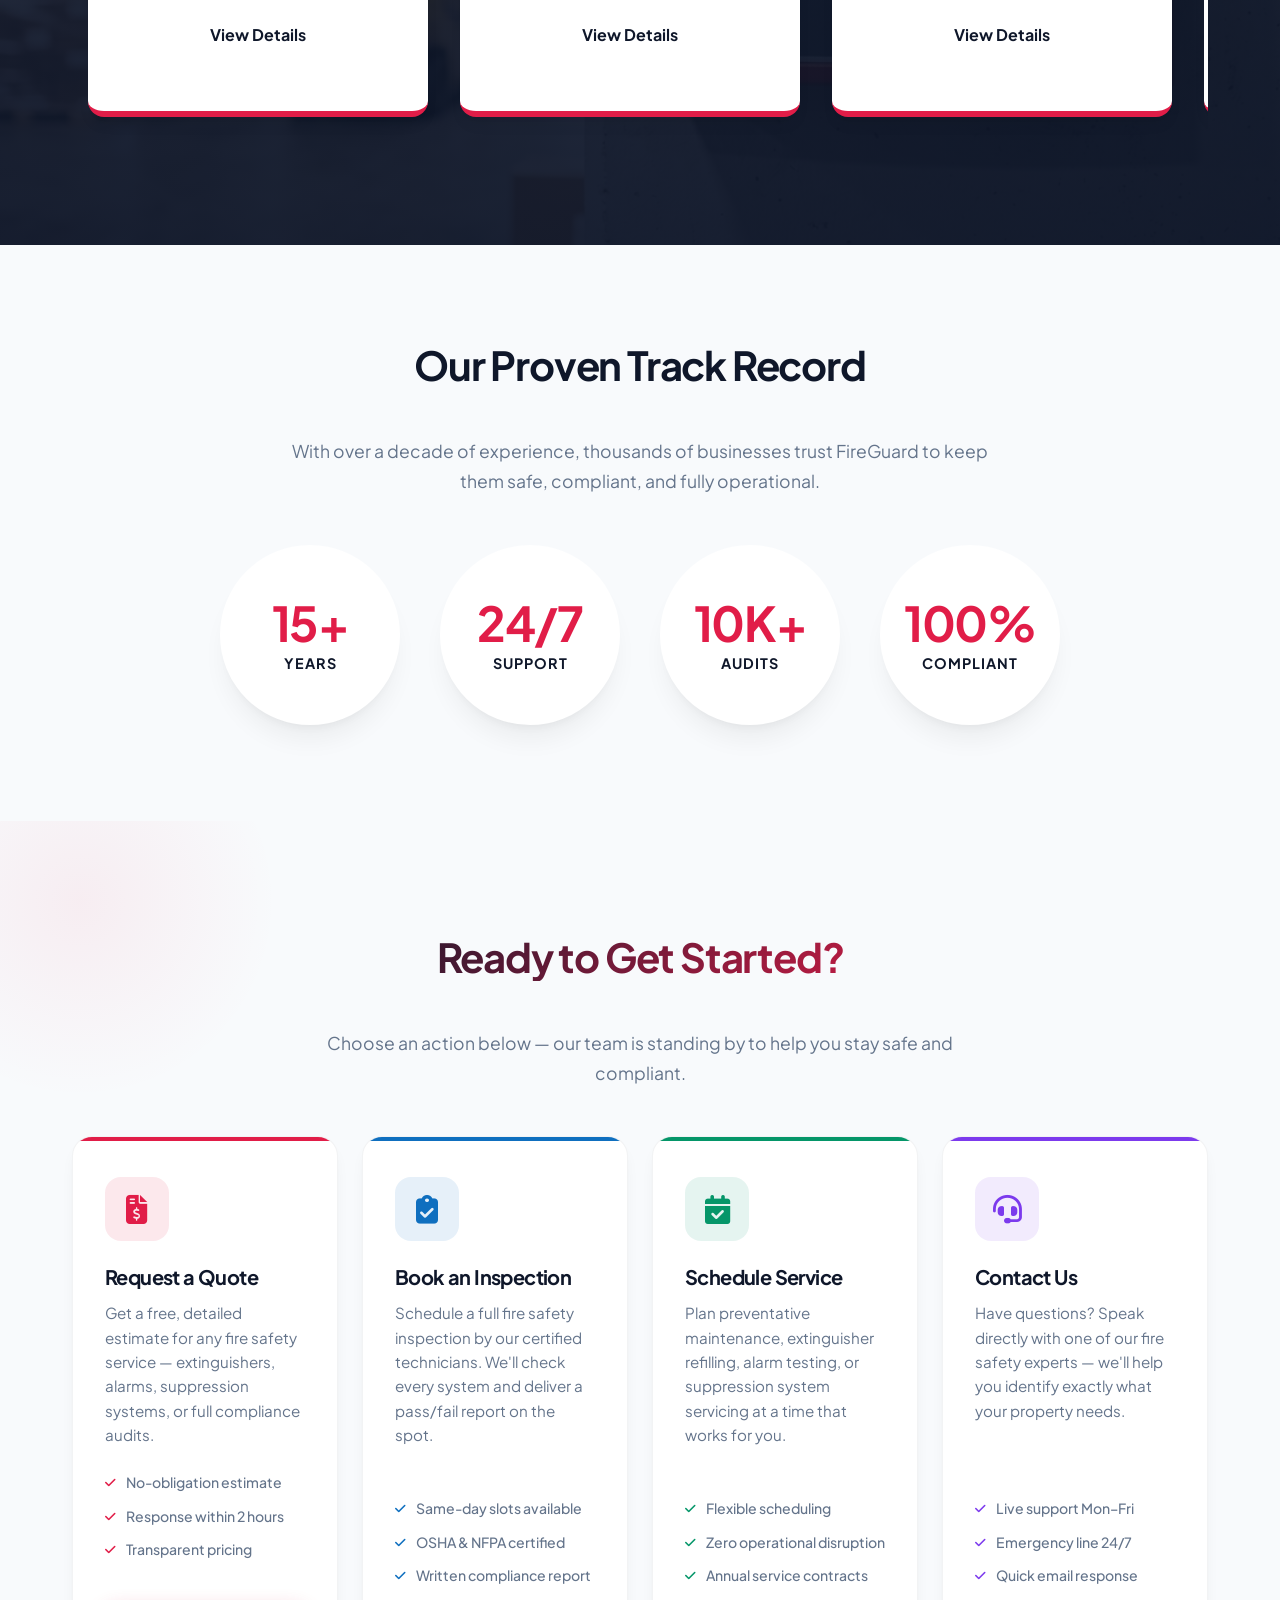
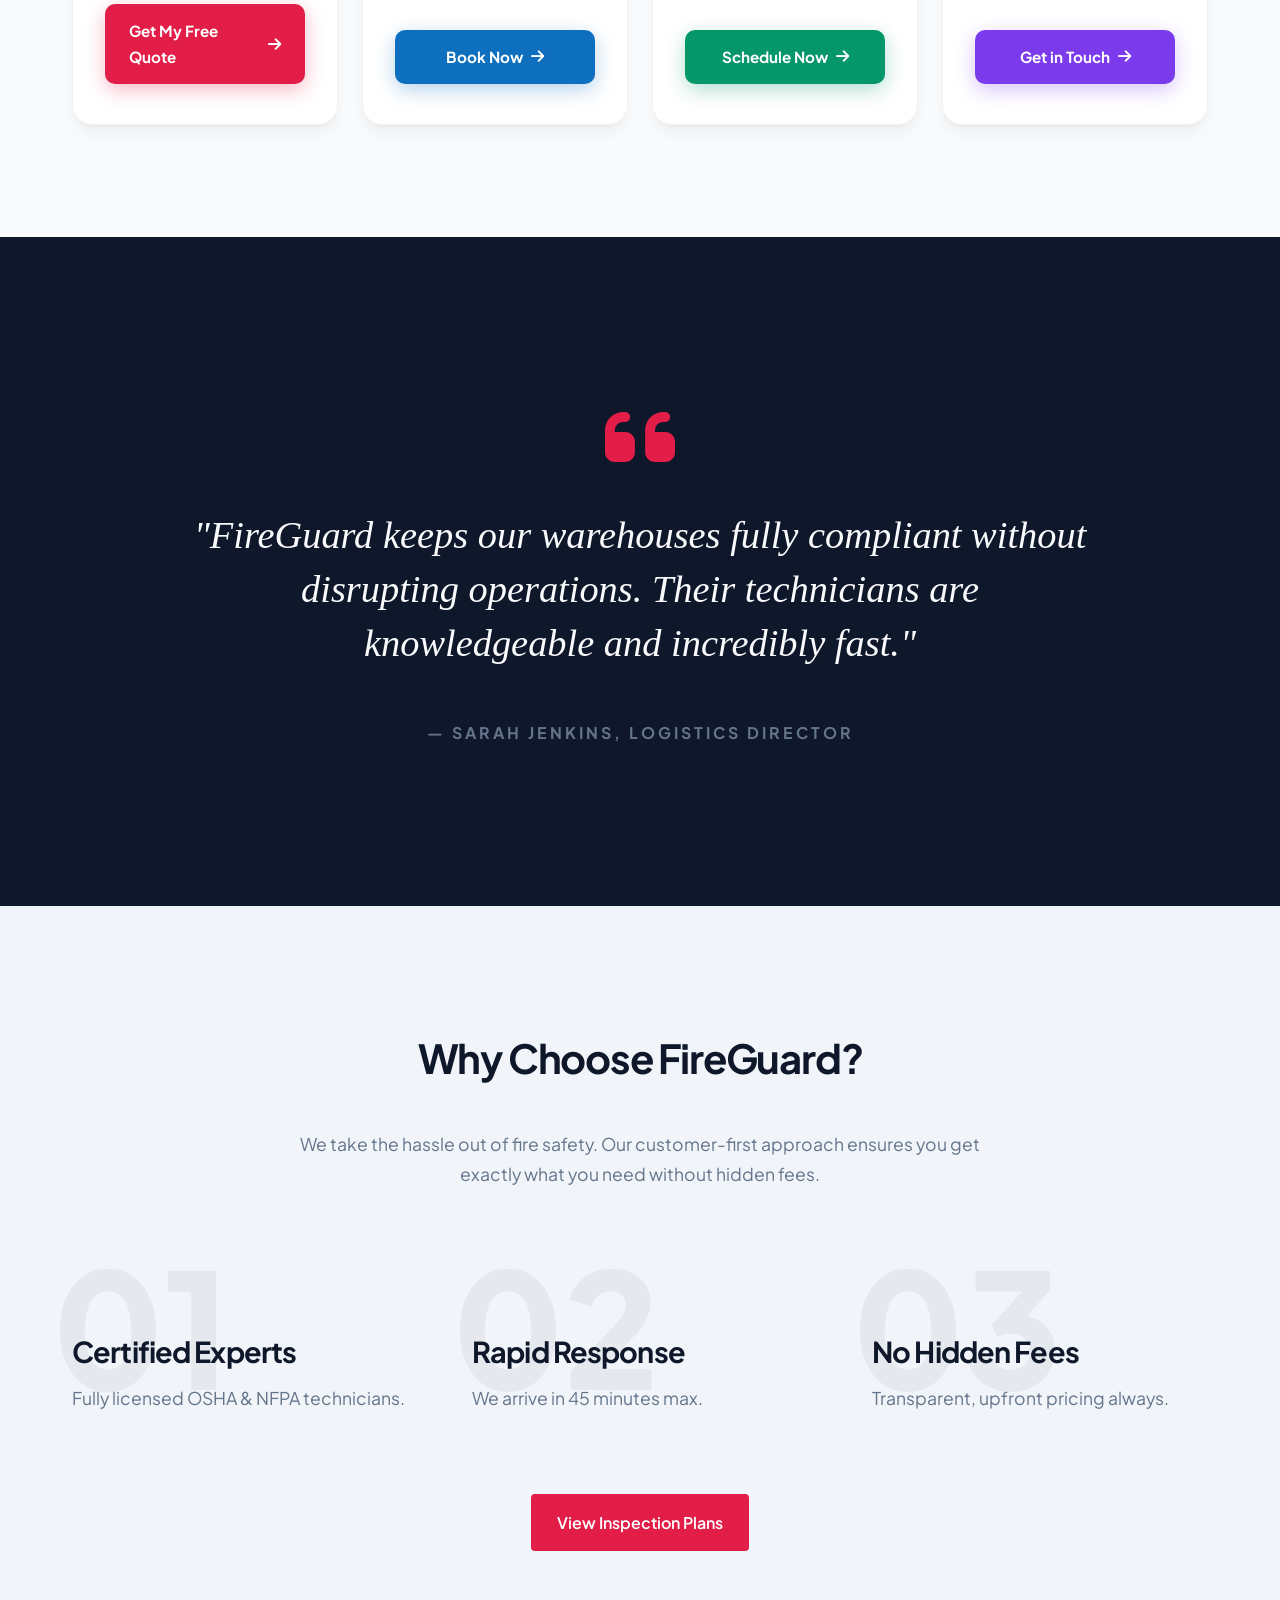
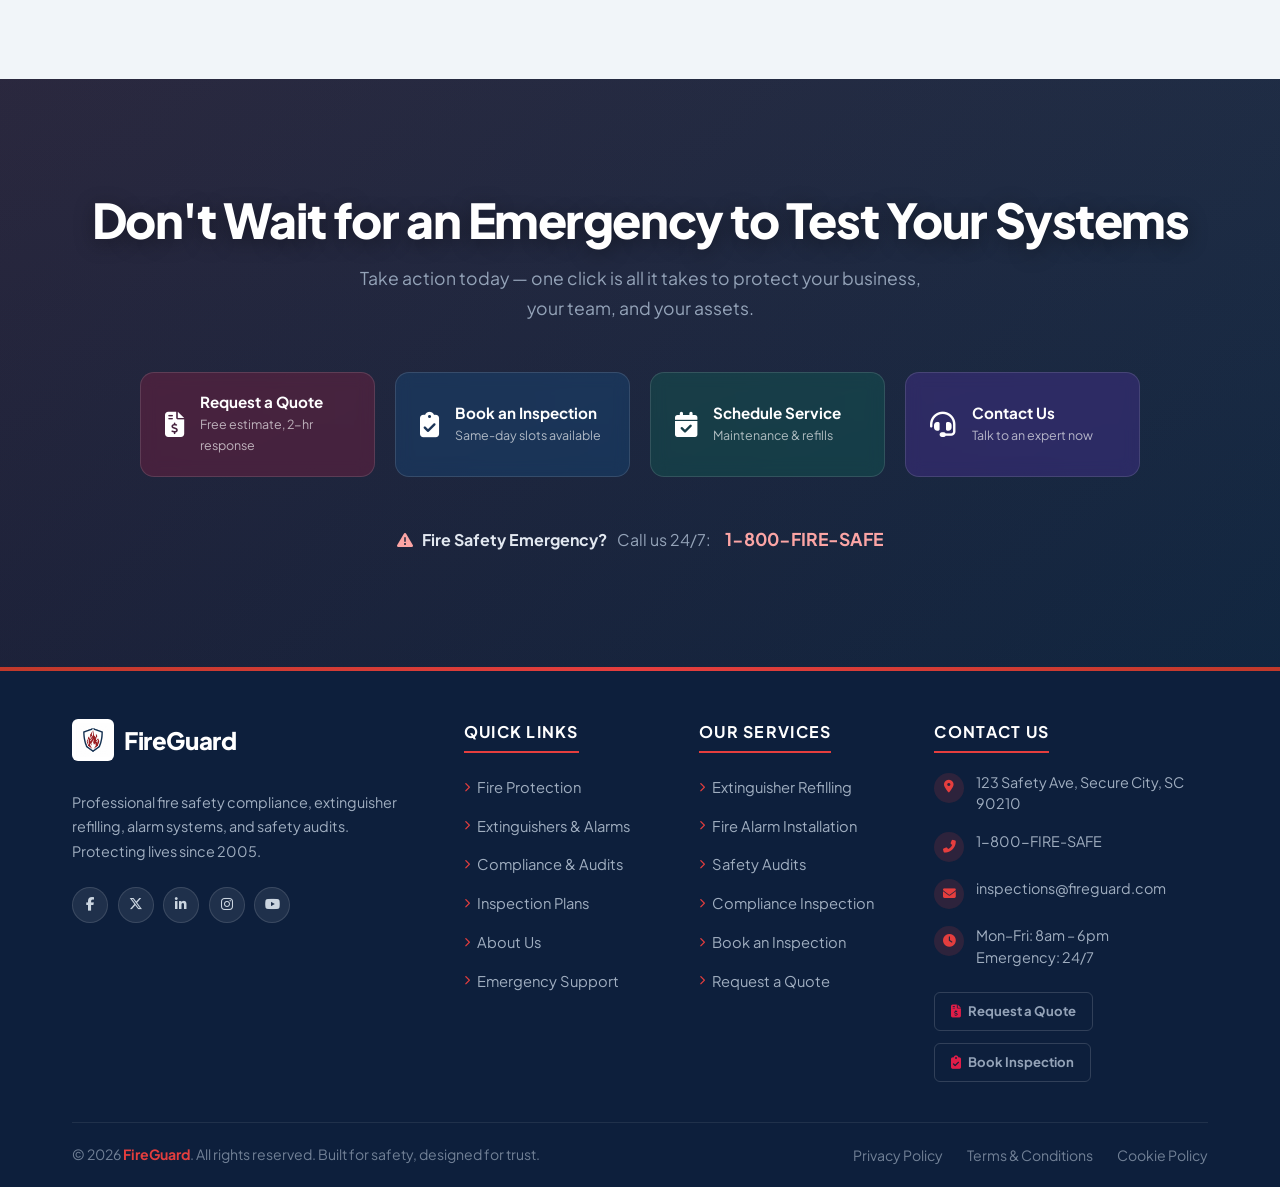
==== commit 3505fdf0: "feat: add prominent CTAs (Request a Quote, Book Inspection, Schedule Service, Contact Us) - Add emer" ====
--- a/index.html
+++ b/index.html
@@ -3,31 +3,49 @@
 <head>
     <meta charset="UTF-8">
     <meta name="viewport" content="width=device-width, initial-scale=1.0">
-    <title>FireGuard | Professional Fire Safety & Extinguisher Service</title>
-    <meta name="description" content="FireGuard — Professional fire safety compliance, extinguisher refilling, alarm installation, and safety audits. Book your inspection today.">
-    
-    <!-- Google Fonts: Inter & Roboto -->
-    <link rel="preconnect" href="https://fonts.googleapis.com">
-    <link rel="preconnect" href="https://fonts.gstatic.com" crossorigin>
-    <link href="https://fonts.googleapis.com/css2?family=Inter:wght@400;500;600;700;800&family=Roboto:wght@300;400;500;700&display=swap" rel="stylesheet">
-    
-    <link rel="stylesheet" href="styles.css">
-    <link rel="stylesheet" href="index.css">
-    
-    <!-- Icons -->
-    <link rel="stylesheet" href="https://cdnjs.cloudflare.com/ajax/libs/font-awesome/6.5.1/css/all.min.css">
-
-    <!-- Premium Google Fonts -->
+    <link rel="icon" type="image/jpeg" href="favicon.jpg">
+    <link rel="shortcut icon" type="image/jpeg" href="favicon.jpg">
+    <title>FireGuard | Professional Fire Safety &amp; Extinguisher Service</title>
+    <meta name="description" content="FireGuard — Professional fire safety compliance, extinguisher refilling, alarm installation, and safety audits. Request a quote or book your inspection today.">
+
+    <!-- Google Fonts: Plus Jakarta Sans -->
     <link rel="preconnect" href="https://fonts.googleapis.com">
     <link rel="preconnect" href="https://fonts.gstatic.com" crossorigin>
     <link href="https://fonts.googleapis.com/css2?family=Plus+Jakarta+Sans:wght@300;400;500;600;700;800&display=swap" rel="stylesheet">
 
+    <!-- Icons -->
+    <link rel="stylesheet" href="https://cdnjs.cloudflare.com/ajax/libs/font-awesome/6.5.1/css/all.min.css">
+
+    <link rel="stylesheet" href="styles.css">
+    <link rel="stylesheet" href="index.css">
+    <link rel="stylesheet" href="home_cta.css">
 </head>
 
 <body>
-    
-
-    <!-- Main Navigation Header -->
+
+    <!-- =====================================================================
+         Emergency Top Bar
+    ====================================================================== -->
+    <div class="top-emergency-bar" id="top-emergency-bar">
+        <div class="container teb-inner">
+            <span class="teb-left">
+                <i class="fas fa-fire"></i>
+                <strong>24/7 Emergency Response</strong> — We're always on call for fire safety emergencies.
+            </span>
+            <div class="teb-right">
+                <a href="tel:+18003473723" class="teb-phone">
+                    <i class="fas fa-phone-alt"></i> 1-800-FIRE-SAFE
+                </a>
+                <button class="teb-close" id="teb-close" aria-label="Close">
+                    <i class="fas fa-times"></i>
+                </button>
+            </div>
+        </div>
+    </div>
+
+    <!-- =====================================================================
+         Main Navigation Header
+    ====================================================================== -->
     <header class="header" id="header">
         <div class="container header-container">
             <!-- Logo -->
@@ -35,7 +53,6 @@
                 <img src="fireguard_logo.jpg" alt="FireGuard Icon">
                 <div class="logo-text">
                     <span class="logo-brand">FireGuard</span>
-                    
                 </div>
             </a>
 
@@ -54,9 +71,10 @@
                             <li><a href="home2.html" class="dropdown-link">Residential Safety</a></li>
                         </ul>
                     </li>
-                    <li class="nav-item"><a href="services.html" class="nav-link">Extinguishers & Alarms</a></li>
-                    <li class="nav-item"><a href="compliance.html" class="nav-link">Compliance & Audits</a></li>
+                    <li class="nav-item"><a href="services.html" class="nav-link">Extinguishers &amp; Alarms</a></li>
+                    <li class="nav-item"><a href="compliance.html" class="nav-link">Compliance &amp; Audits</a></li>
                     <li class="nav-item"><a href="pricing.html" class="nav-link">Inspection Plans</a></li>
+                    <li class="nav-item"><a href="about.html" class="nav-link">About Us</a></li>
                     <li class="nav-item"><a href="contact.html" class="nav-link">Contact</a></li>
                 </ul>
 
@@ -69,7 +87,9 @@
                         <i class="fas fa-moon dark-icon"></i>
                         <i class="fas fa-sun light-icon"></i>
                     </button>
-                    <a href="tel:+18003473723" class="btn btn-primary btn-nav-cta">Emergency</a>
+                    <a href="tel:+18003473723" class="btn btn-primary btn-nav-cta">
+                        <i class="fas fa-phone-alt"></i> Emergency
+                    </a>
                 </div>
             </nav>
         </div>
@@ -78,48 +98,133 @@
 
     <main>
 
-        <!-- Layout 1: Centered Text Over Full-Screen Darkened BG -->
+        <!-- =================================================================
+             HERO SECTION — Full-screen with 4 prominent CTA buttons
+        ================================================================== -->
         <section id="hero-l1" class="layout-1">
-            <div class="hero-bg" style="background-image: linear-gradient(rgba(10, 25, 47, 0.8), rgba(10, 25, 47, 0.9)), url('./478c939d-055c-4385-835b-d808f7d31a5d.jpeg');"></div>
+            <div class="hero-bg" style="background-image: linear-gradient(rgba(10, 25, 47, 0.72), rgba(10, 25, 47, 0.88)), url('fireguard_professional_1791532756623.jpg');"></div>
             <div class="container hero-content">
-                <span class="badge">Your Safety is Our Priority</span>
-                <h1 class="hero-title">Professional Fire Safety & Total Compliance</h1>
+                <span class="badge"><i class="fas fa-shield-alt"></i> Your Safety is Our Priority</span>
+                <h1 class="hero-title">Professional Fire Safety &amp; Total Compliance</h1>
                 <p class="hero-subtitle">We protect your people, property, and business from fire risks. Fast, certified, and fully compliant with OSHA and NFPA standards.</p>
-                <div class="hero-actions">
-                    <a href="contact.html" class="btn btn-primary">Book an Inspection</a>
-                    <a href="#services-l3" class="btn btn-outline">Explore Services</a>
-                </div>
-            </div>
-        </section>
-
-        <!-- Layout 3: Horizontal "Timeline" Slider-Style Cards -->
+
+                <!-- PRIMARY CTA ROW -->
+                <div class="hero-actions hero-cta-group" id="hero-cta-group">
+                    <a href="contact.html?action=quote" class="btn btn-cta btn-cta--quote" id="cta-hero-quote">
+                        <span class="cta-icon"><i class="fas fa-file-invoice-dollar"></i></span>
+                        <span class="cta-text">
+                            <strong>Request a Quote</strong>
+                            <small>Free, no-obligation estimate</small>
+                        </span>
+                    </a>
+                    <a href="contact.html?action=inspection" class="btn btn-cta btn-cta--inspection" id="cta-hero-inspection">
+                        <span class="cta-icon"><i class="fas fa-clipboard-check"></i></span>
+                        <span class="cta-text">
+                            <strong>Book an Inspection</strong>
+                            <small>Same-day slots available</small>
+                        </span>
+                    </a>
+                    <a href="contact.html?action=schedule" class="btn btn-cta btn-cta--schedule" id="cta-hero-schedule">
+                        <span class="cta-icon"><i class="fas fa-calendar-check"></i></span>
+                        <span class="cta-text">
+                            <strong>Schedule Service</strong>
+                            <small>Maintenance &amp; refills</small>
+                        </span>
+                    </a>
+                    <a href="contact.html" class="btn btn-cta btn-cta--contact" id="cta-hero-contact">
+                        <span class="cta-icon"><i class="fas fa-headset"></i></span>
+                        <span class="cta-text">
+                            <strong>Contact Us</strong>
+                            <small>Talk to an expert now</small>
+                        </span>
+                    </a>
+                </div>
+
+                <!-- Trust indicators -->
+                <div class="hero-trust">
+                    <span class="trust-chip"><i class="fas fa-certificate"></i> OSHA Certified</span>
+                    <span class="trust-chip"><i class="fas fa-fire-extinguisher"></i> NFPA Compliant</span>
+                    <span class="trust-chip"><i class="fas fa-star"></i> 4.9★ Rated</span>
+                    <span class="trust-chip"><i class="fas fa-clock"></i> 45-Min Response</span>
+                </div>
+            </div>
+        </section>
+
+        <!-- =================================================================
+             QUICK-ACTION CTA BAR — Sticky banner just below hero
+        ================================================================== -->
+        <div class="quick-cta-bar" id="quick-cta-bar">
+            <div class="container qcb-inner">
+                <a href="contact.html?action=quote" class="qcb-btn qcb-btn--quote" id="qcb-quote">
+                    <i class="fas fa-file-invoice-dollar"></i>
+                    <span>Request a Quote</span>
+                </a>
+                <a href="contact.html?action=inspection" class="qcb-btn qcb-btn--inspection" id="qcb-inspection">
+                    <i class="fas fa-clipboard-check"></i>
+                    <span>Book an Inspection</span>
+                </a>
+                <a href="contact.html?action=schedule" class="qcb-btn qcb-btn--schedule" id="qcb-schedule">
+                    <i class="fas fa-calendar-check"></i>
+                    <span>Schedule Service</span>
+                </a>
+                <a href="contact.html" class="qcb-btn qcb-btn--contact" id="qcb-contact">
+                    <i class="fas fa-headset"></i>
+                    <span>Contact Us</span>
+                </a>
+                <a href="tel:+18003473723" class="qcb-btn qcb-btn--emergency" id="qcb-emergency">
+                    <i class="fas fa-phone-alt fa-shake"></i>
+                    <span>Emergency: 1-800-FIRE-SAFE</span>
+                </a>
+            </div>
+        </div>
+
+        <!-- =================================================================
+             SERVICES SLIDER — Horizontal cards
+        ================================================================== -->
         <section id="services-l3" class="layout-3">
             <div class="container">
                 <div class="section-header text-center">
                     <h2 class="section-title">Comprehensive Protection</h2>
-                    <p class="section-desc">We provide end-to-end fire safety services to ensure your business is fully protected, compliant, and prepared for any emergency.</p>
+                    <p class="section-desc">End-to-end fire safety services to ensure your business is fully protected, compliant, and prepared for any emergency.</p>
                 </div>
                 <div class="horizontal-slider">
                     <div class="slider-card">
                         <i class="fas fa-fire-extinguisher"></i>
                         <h3>Extinguishers</h3>
+                        <p>Sales, refills, hydro-testing &amp; replacements — all extinguisher types covered.</p>
                         <a href="services.html" class="btn btn-outline mt-3" style="width: 100%;">View Details</a>
                     </div>
                     <div class="slider-card">
                         <i class="fas fa-bell"></i>
                         <h3>Alarm Systems</h3>
+                        <p>Installation, testing, and monitoring of commercial and residential fire alarms.</p>
                         <a href="services.html" class="btn btn-outline mt-3" style="width: 100%;">View Details</a>
                     </div>
                     <div class="slider-card">
                         <i class="fas fa-clipboard-check"></i>
                         <h3>Compliance Audits</h3>
+                        <p>Full OSHA/NFPA audits with written reports and guaranteed pass certification.</p>
                         <a href="compliance.html" class="btn btn-outline mt-3" style="width: 100%;">View Details</a>
                     </div>
-                </div>
-            </div>
-        </section>
-
-        <!-- Layout 2: Four Floating Circle Badges Overlapping Section Border -->
+                    <div class="slider-card">
+                        <i class="fas fa-water"></i>
+                        <h3>Sprinkler Systems</h3>
+                        <p>Design, installation, annual inspections, and repair of wet/dry sprinkler systems.</p>
+                        <a href="services.html" class="btn btn-outline mt-3" style="width: 100%;">View Details</a>
+                    </div>
+                    <div class="slider-card">
+                        <i class="fas fa-utensils"></i>
+                        <h3>Kitchen Suppression</h3>
+                        <p>Hood suppression systems for commercial kitchens — Ansul &amp; equivalent.</p>
+                        <a href="services.html" class="btn btn-outline mt-3" style="width: 100%;">View Details</a>
+                    </div>
+                </div>
+            </div>
+        </section>
+
+        <!-- =================================================================
+             STATS / TRUST SECTION
+        ================================================================== -->
         <section id="trust-l2" class="layout-2">
             <div class="container">
                 <div class="section-header text-center">
@@ -129,13 +234,98 @@
                 <div class="floating-circles-grid">
                     <div class="circle-badge"><h3>15+</h3><p>Years</p></div>
                     <div class="circle-badge"><h3>24/7</h3><p>Support</p></div>
-                    <div class="circle-badge"><h3>10K</h3><p>Audits</p></div>
+                    <div class="circle-badge"><h3>10K+</h3><p>Audits</p></div>
                     <div class="circle-badge"><h3>100%</h3><p>Compliant</p></div>
                 </div>
             </div>
         </section>
 
-        <!-- Layout 5: Single Massive Blockquote Layout -->
+        <!-- =================================================================
+             MID-PAGE 4-CTA GRID — Prominent service action cards
+        ================================================================== -->
+        <section id="cta-grid-section" class="cta-grid-section">
+            <div class="container">
+                <div class="section-header text-center">
+                    <h2 class="section-title cgs-title">Ready to Get Started?</h2>
+                    <p class="section-desc">Choose an action below — our team is standing by to help you stay safe and compliant.</p>
+                </div>
+                <div class="cta-cards-grid" id="cta-cards-grid">
+
+                    <!-- CTA 1: Request a Quote -->
+                    <div class="cta-action-card cta-action-card--quote" id="cac-quote">
+                        <div class="cac-icon-wrap">
+                            <i class="fas fa-file-invoice-dollar"></i>
+                        </div>
+                        <h3>Request a Quote</h3>
+                        <p>Get a free, detailed estimate for any fire safety service — extinguishers, alarms, suppression systems, or full compliance audits.</p>
+                        <ul class="cac-bullets">
+                            <li><i class="fas fa-check"></i> No-obligation estimate</li>
+                            <li><i class="fas fa-check"></i> Response within 2 hours</li>
+                            <li><i class="fas fa-check"></i> Transparent pricing</li>
+                        </ul>
+                        <a href="contact.html?action=quote" class="cac-btn cac-btn--primary" id="cac-btn-quote">
+                            Get My Free Quote <i class="fas fa-arrow-right"></i>
+                        </a>
+                    </div>
+
+                    <!-- CTA 2: Book an Inspection -->
+                    <div class="cta-action-card cta-action-card--inspection" id="cac-inspection">
+                        <div class="cac-icon-wrap">
+                            <i class="fas fa-clipboard-check"></i>
+                        </div>
+                        <h3>Book an Inspection</h3>
+                        <p>Schedule a full fire safety inspection by our certified technicians. We'll check every system and deliver a pass/fail report on the spot.</p>
+                        <ul class="cac-bullets">
+                            <li><i class="fas fa-check"></i> Same-day slots available</li>
+                            <li><i class="fas fa-check"></i> OSHA &amp; NFPA certified</li>
+                            <li><i class="fas fa-check"></i> Written compliance report</li>
+                        </ul>
+                        <a href="contact.html?action=inspection" class="cac-btn cac-btn--primary" id="cac-btn-inspection">
+                            Book Now <i class="fas fa-arrow-right"></i>
+                        </a>
+                    </div>
+
+                    <!-- CTA 3: Schedule Service -->
+                    <div class="cta-action-card cta-action-card--schedule" id="cac-schedule">
+                        <div class="cac-icon-wrap">
+                            <i class="fas fa-calendar-check"></i>
+                        </div>
+                        <h3>Schedule Service</h3>
+                        <p>Plan preventative maintenance, extinguisher refilling, alarm testing, or suppression system servicing at a time that works for you.</p>
+                        <ul class="cac-bullets">
+                            <li><i class="fas fa-check"></i> Flexible scheduling</li>
+                            <li><i class="fas fa-check"></i> Zero operational disruption</li>
+                            <li><i class="fas fa-check"></i> Annual service contracts</li>
+                        </ul>
+                        <a href="contact.html?action=schedule" class="cac-btn cac-btn--primary" id="cac-btn-schedule">
+                            Schedule Now <i class="fas fa-arrow-right"></i>
+                        </a>
+                    </div>
+
+                    <!-- CTA 4: Contact Us -->
+                    <div class="cta-action-card cta-action-card--contact" id="cac-contact">
+                        <div class="cac-icon-wrap">
+                            <i class="fas fa-headset"></i>
+                        </div>
+                        <h3>Contact Us</h3>
+                        <p>Have questions? Speak directly with one of our fire safety experts — we'll help you identify exactly what your property needs.</p>
+                        <ul class="cac-bullets">
+                            <li><i class="fas fa-check"></i> Live support Mon–Fri</li>
+                            <li><i class="fas fa-check"></i> Emergency line 24/7</li>
+                            <li><i class="fas fa-check"></i> Quick email response</li>
+                        </ul>
+                        <a href="contact.html" class="cac-btn cac-btn--primary" id="cac-btn-contact">
+                            Get in Touch <i class="fas fa-arrow-right"></i>
+                        </a>
+                    </div>
+
+                </div><!-- /.cta-cards-grid -->
+            </div>
+        </section>
+
+        <!-- =================================================================
+             TESTIMONIAL
+        ================================================================== -->
         <section id="test-l5" class="layout-5">
             <div class="container text-center">
                 <div class="massive-quote">
@@ -146,7 +336,9 @@
             </div>
         </section>
 
-        <!-- Layout 4: Large 01, 02, 03 Typography Layout -->
+        <!-- =================================================================
+             WHY CHOOSE FIREGUARD
+        ================================================================== -->
         <section id="diff-l4" class="layout-4 bg-light">
             <div class="container">
                 <div class="section-header text-center">
@@ -154,9 +346,9 @@
                     <p class="section-desc">We take the hassle out of fire safety. Our customer-first approach ensures you get exactly what you need without hidden fees.</p>
                 </div>
                 <div class="big-number-grid mb-5">
-                    <div class="num-block"><span class="big-num">01</span><h4>Certified Experts</h4><p>Fully licensed technicians.</p></div>
-                    <div class="num-block"><span class="big-num">02</span><h4>Rapid Response</h4><p>We arrive in 45 mins max.</p></div>
-                    <div class="num-block"><span class="big-num">03</span><h4>No Hidden Fees</h4><p>Transparent pricing.</p></div>
+                    <div class="num-block"><span class="big-num">01</span><h4>Certified Experts</h4><p>Fully licensed OSHA &amp; NFPA technicians.</p></div>
+                    <div class="num-block"><span class="big-num">02</span><h4>Rapid Response</h4><p>We arrive in 45 minutes max.</p></div>
+                    <div class="num-block"><span class="big-num">03</span><h4>No Hidden Fees</h4><p>Transparent, upfront pricing always.</p></div>
                 </div>
                 <div class="text-center mt-5" style="margin-top: 3rem;">
                     <a href="pricing.html" class="btn btn-primary btn-large">View Inspection Plans</a>
@@ -164,30 +356,63 @@
             </div>
         </section>
 
-        <!-- Layout 6 Redesign: 50/50 Split CTA -->
-        <section id="cta-l6" class="layout-6-new">
-            <div class="cta-split">
-                <div class="cta-split-img" style="background-image: url('./d435e6ac-8d71-4da6-b019-8b634d7858a2.jpeg');"></div>
-                <div class="cta-split-content">
+        <!-- =================================================================
+             FINAL CTA BAND — Full-width, four bold action buttons
+        ================================================================== -->
+        <section id="final-cta-band" class="final-cta-band">
+            <div class="fcb-overlay"></div>
+            <div class="container fcb-inner">
+                <div class="fcb-headline">
                     <h2>Don't Wait for an Emergency to Test Your Systems</h2>
-                    <ul class="cta-benefits-list">
-                        <li><i class="fas fa-check-circle"></i> <strong>24/7 Priority Dispatch</strong> - We're there when you need us most.</li>
-                        <li><i class="fas fa-check-circle"></i> <strong>100% Code Compliance</strong> - Guaranteed to pass OSHA/NFPA audits.</li>
-                        <li><i class="fas fa-check-circle"></i> <strong>Zero Disruption</strong> - We inspect and maintain without halting your operations.</li>
-                    </ul>
-                    <a href="contact.html" class="btn btn-primary btn-large-floating">Request Your Comprehensive Risk Assessment</a>
-                </div>
-            </div>
-        </section>
-
-</main>
-
-<footer class="footer">
-        <!-- Top accent bar -->
+                    <p>Take action today — one click is all it takes to protect your business, your team, and your assets.</p>
+                </div>
+                <div class="fcb-actions">
+                    <a href="contact.html?action=quote" class="fcb-btn fcb-btn--quote" id="fcb-btn-quote">
+                        <i class="fas fa-file-invoice-dollar"></i>
+                        <span>
+                            <strong>Request a Quote</strong>
+                            <small>Free estimate, 2-hr response</small>
+                        </span>
+                    </a>
+                    <a href="contact.html?action=inspection" class="fcb-btn fcb-btn--inspection" id="fcb-btn-inspection">
+                        <i class="fas fa-clipboard-check"></i>
+                        <span>
+                            <strong>Book an Inspection</strong>
+                            <small>Same-day slots available</small>
+                        </span>
+                    </a>
+                    <a href="contact.html?action=schedule" class="fcb-btn fcb-btn--schedule" id="fcb-btn-schedule">
+                        <i class="fas fa-calendar-check"></i>
+                        <span>
+                            <strong>Schedule Service</strong>
+                            <small>Maintenance &amp; refills</small>
+                        </span>
+                    </a>
+                    <a href="contact.html" class="fcb-btn fcb-btn--contact" id="fcb-btn-contact">
+                        <i class="fas fa-headset"></i>
+                        <span>
+                            <strong>Contact Us</strong>
+                            <small>Talk to an expert now</small>
+                        </span>
+                    </a>
+                </div>
+                <div class="fcb-emergency">
+                    <i class="fas fa-exclamation-triangle"></i>
+                    <strong>Fire Safety Emergency?</strong> Call us 24/7:
+                    <a href="tel:+18003473723" class="fcb-emergency-link">1-800-FIRE-SAFE</a>
+                </div>
+            </div>
+        </section>
+
+    </main>
+
+    <!-- =================================================================
+         FOOTER
+    ================================================================== -->
+    <footer class="footer">
         <div class="footer-accent-bar"></div>
 
         <div class="container">
-            <!-- Main Footer Grid -->
             <div class="footer-grid">
 
                 <!-- Col 1: Brand -->
@@ -213,9 +438,10 @@
                     <h4 class="footer-col-title">Quick Links</h4>
                     <ul class="footer-links">
                         <li><a href="index.html"><i class="fas fa-chevron-right"></i> Fire Protection</a></li>
-                        <li><a href="services.html"><i class="fas fa-chevron-right"></i> Extinguishers & Alarms</a></li>
-                        <li><a href="compliance.html"><i class="fas fa-chevron-right"></i> Compliance & Audits</a></li>
+                        <li><a href="services.html"><i class="fas fa-chevron-right"></i> Extinguishers &amp; Alarms</a></li>
+                        <li><a href="compliance.html"><i class="fas fa-chevron-right"></i> Compliance &amp; Audits</a></li>
                         <li><a href="pricing.html"><i class="fas fa-chevron-right"></i> Inspection Plans</a></li>
+                        <li><a href="about.html"><i class="fas fa-chevron-right"></i> About Us</a></li>
                         <li><a href="contact.html"><i class="fas fa-chevron-right"></i> Emergency Support</a></li>
                     </ul>
                 </div>
@@ -228,7 +454,8 @@
                         <li><a href="services.html"><i class="fas fa-chevron-right"></i> Fire Alarm Installation</a></li>
                         <li><a href="services.html"><i class="fas fa-chevron-right"></i> Safety Audits</a></li>
                         <li><a href="services.html"><i class="fas fa-chevron-right"></i> Compliance Inspection</a></li>
-                        <li><a href="contact.html"><i class="fas fa-chevron-right"></i> Book an Inspection</a></li>
+                        <li><a href="contact.html?action=inspection"><i class="fas fa-chevron-right"></i> Book an Inspection</a></li>
+                        <li><a href="contact.html?action=quote"><i class="fas fa-chevron-right"></i> Request a Quote</a></li>
                     </ul>
                 </div>
 
@@ -253,11 +480,19 @@
                             <span>Mon–Fri: 8am – 6pm<br>Emergency: 24/7</span>
                         </li>
                     </ul>
+                    <!-- Footer CTAs -->
+                    <div class="footer-cta-row">
+                        <a href="contact.html?action=quote" class="footer-cta-link">
+                            <i class="fas fa-file-invoice-dollar"></i> Request a Quote
+                        </a>
+                        <a href="contact.html?action=inspection" class="footer-cta-link">
+                            <i class="fas fa-clipboard-check"></i> Book Inspection
+                        </a>
+                    </div>
                 </div>
 
             </div><!-- /.footer-grid -->
 
-            <!-- Divider -->
             <div class="footer-divider"></div>
 
             <!-- Footer Bottom Bar -->
@@ -273,6 +508,54 @@
         </div>
     </footer>
 
+    <!-- =====================================================================
+         MOBILE FLOATING CTA BAR (visible on small screens only)
+    ====================================================================== -->
+    <div class="mobile-float-cta" id="mobile-float-cta">
+        <a href="contact.html?action=quote" class="mfcta-btn mfcta-btn--quote">
+            <i class="fas fa-file-invoice-dollar"></i>
+            <span>Quote</span>
+        </a>
+        <a href="contact.html?action=inspection" class="mfcta-btn mfcta-btn--inspection">
+            <i class="fas fa-clipboard-check"></i>
+            <span>Inspect</span>
+        </a>
+        <a href="contact.html?action=schedule" class="mfcta-btn mfcta-btn--schedule">
+            <i class="fas fa-calendar-check"></i>
+            <span>Schedule</span>
+        </a>
+        <a href="contact.html" class="mfcta-btn mfcta-btn--contact">
+            <i class="fas fa-headset"></i>
+            <span>Contact</span>
+        </a>
+        <a href="tel:+18003473723" class="mfcta-btn mfcta-btn--emergency">
+            <i class="fas fa-phone-alt"></i>
+            <span>Call</span>
+        </a>
+    </div>
+
     <script src="script.js"></script>
+    <script>
+        // Close emergency top bar
+        document.getElementById('teb-close').addEventListener('click', function () {
+            const bar = document.getElementById('top-emergency-bar');
+            bar.style.maxHeight = '0';
+            bar.style.padding = '0';
+            bar.style.overflow = 'hidden';
+            bar.style.opacity = '0';
+        });
+
+        // Scroll-triggered sticky quick-CTA bar
+        const quickBar = document.getElementById('quick-cta-bar');
+        const hero = document.getElementById('hero-l1');
+        window.addEventListener('scroll', function () {
+            const heroBottom = hero.getBoundingClientRect().bottom;
+            if (heroBottom < 0) {
+                quickBar.classList.add('qcb--sticky');
+            } else {
+                quickBar.classList.remove('qcb--sticky');
+            }
+        });
+    </script>
 </body>
 </html>
--- a/styles.css
+++ b/styles.css
@@ -1,7 +1,8 @@
 :root {
-    --primary: #0F172A; /* Deep slate */
-    --secondary: #E11D48; /* Elegant Crimson */
-    --secondary-hover: #BE123C; /* Darker Crimson */
+    --primary: #0F172A;           /* Deep slate — heading & dark bg color */
+    --primary-dark: #0F172A;      /* Always-dark navy — safe for btn text on light bg */
+    --secondary: #E11D48;         /* Elegant Crimson */
+    --secondary-hover: #BE123C;   /* Darker Crimson */
     --text-color: #334155;
     --text-muted: #64748B;
     --bg-color: #F8FAFC;
@@ -13,13 +14,17 @@
     --shadow-md: 0 10px 15px -3px rgba(0, 0, 0, 0.05), 0 4px 6px -4px rgba(0, 0, 0, 0.05);
     --shadow-lg: 0 20px 25px -5px rgba(0, 0, 0, 0.05), 0 8px 10px -6px rgba(0, 0, 0, 0.05);
     --shadow-hover: 0 25px 50px -12px rgba(0, 0, 0, 0.15);
+    --shadow-xl: 0 30px 60px -15px rgba(0, 0, 0, 0.2);
     
     --font-main: 'Plus Jakarta Sans', system-ui, -apple-system, sans-serif;
     --transition-smooth: all 0.4s cubic-bezier(0.16, 1, 0.3, 1);
 }
 
 [data-theme="dark"] {
-    --primary: #F8FAFC;
+    /* --primary flips to near-white for headings/text in dark mode */
+    --primary: #E2E8F0;
+    /* --primary-dark stays anchored to navy — always usable as a dark bg/text on light surface */
+    --primary-dark: #0F172A;
     --secondary: #FB7185;
     --secondary-hover: #F43F5E;
     --text-color: #CBD5E1;
@@ -27,12 +32,13 @@
     --bg-color: #0B0F19;
     --bg-alt: #111827;
     --card-bg: #1F2937;
-    --border-color: rgba(255, 255, 255, 0.05);
+    --border-color: rgba(255, 255, 255, 0.07);
     
     --shadow-sm: 0 4px 6px -1px rgba(0, 0, 0, 0.2);
     --shadow-md: 0 10px 15px -3px rgba(0, 0, 0, 0.3);
     --shadow-lg: 0 20px 25px -5px rgba(0, 0, 0, 0.4);
     --shadow-hover: 0 25px 50px -12px rgba(0, 0, 0, 0.5);
+    --shadow-xl: 0 30px 60px -15px rgba(0, 0, 0, 0.5);
 }
 /* ==========================================================================
    CSS Variables & Theming
@@ -103,22 +109,28 @@
     font-family: var(--font-heading);
     font-weight: 600;
     cursor: pointer;
-    transition: var(--transition);
+    transition: all 0.3s ease;
     border: none;
     text-align: center;
-}
-
+    text-decoration: none;
+}
+
+/* Primary button: crimson bg, always white text — high contrast in both modes */
 .btn-primary {
     background-color: var(--secondary);
-    color: #fff;
+    color: #ffffff !important;
+    border: 2px solid transparent;
 }
 
 .btn-primary:hover {
     background-color: var(--secondary-hover);
+    color: #ffffff !important;
     transform: translateY(-2px);
-    box-shadow: var(--shadow-md);
-}
-
+    box-shadow: 0 8px 20px rgba(225, 29, 72, 0.4);
+    border-color: transparent;
+}
+
+/* Outline button: crimson border/text, filled on hover */
 .btn-outline {
     background-color: transparent;
     border: 2px solid var(--secondary);
@@ -127,8 +139,25 @@
 
 .btn-outline:hover {
     background-color: var(--secondary);
-    color: #fff;
+    color: #ffffff;
     transform: translateY(-2px);
+    box-shadow: 0 8px 20px rgba(225, 29, 72, 0.3);
+}
+
+/* Dark-mode outline button: ensure crimson stays readable */
+[data-theme="dark"] .btn-outline {
+    border-color: var(--secondary);
+    color: var(--secondary);
+}
+
+[data-theme="dark"] .btn-outline:hover {
+    background-color: var(--secondary);
+    color: #ffffff;
+}
+
+/* Nav CTA button — always white text on crimson */
+.btn-nav-cta.btn-primary {
+    color: #ffffff !important;
 }
 
 .btn-block {
@@ -140,7 +169,7 @@
    Header & Navigation
    ========================================================================== */
 .header {
-    background-color: var(--bg-main);
+    background-color: var(--bg-color);
     box-shadow: var(--shadow-sm);
     position: sticky;
     top: 0;
@@ -153,7 +182,7 @@
     justify-content: space-between;
     align-items: center;
     height: 80px;
-    gap: 3rem;
+    gap: 1rem;
 }
 
 .logo {
@@ -234,13 +263,13 @@
 .nav-menu {
     display: flex;
     align-items: center;
-    gap: 1.5rem;
+    gap: 1rem;
 }
 
 .nav-list {
     display: flex;
     align-items: center;
-    gap: 1.2rem;
+    gap: 0.8rem;
 }
 
 .nav-link {
@@ -250,6 +279,7 @@
     font-size: 0.95rem;
     position: relative;
     white-space: nowrap;
+    padding: 0.5rem 0; /* Add top/bottom padding */
 }
 
 .nav-link:hover, .nav-link.active {
@@ -336,8 +366,9 @@
     display: flex;
     align-items: center;
     gap: 1rem;
-    border-inline-start: 1px solid var(--border-color);
-    padding-inline-start: 1rem;
+    border-left: 1px solid var(--border-color);
+    padding-left: 1.5rem;
+    margin-left: 0.5rem;
 }
 
 .util-btn {
@@ -1035,6 +1066,161 @@
 /* ==========================================================================
    Responsive
    ========================================================================== */
+
+/* --- 1024px Global Fixes (iPad landscape / small laptop) --- */
+@media (max-width: 1024px) {
+
+    /* Container */
+    .container {
+        padding: 0 1.5rem;
+    }
+
+    /* Header */
+    .header-container {
+        height: 72px;
+        gap: 1.5rem;
+    }
+    .logo img {
+        height: 42px;
+        width: 42px;
+    }
+    .logo-brand {
+        font-size: 1.25rem;
+    }
+    .logo-tagline {
+        font-size: 0.68rem;
+    }
+    .btn-nav-cta {
+        font-size: 0.88rem;
+        padding: 0.5rem 1.1rem;
+    }
+
+    /* Top bar */
+    .top-bar {
+        font-size: 0.82rem;
+    }
+
+    /* Nav links tighter */
+    .nav-list {
+        gap: 0.9rem;
+    }
+    .nav-link {
+        font-size: 0.9rem;
+    }
+
+    /* Hero */
+    .hero {
+        padding: 6rem 0 4rem;
+    }
+    .hero-title {
+        font-size: 2.8rem;
+        line-height: 1.2;
+    }
+    .hero-subtitle {
+        font-size: 1.1rem;
+    }
+
+    /* Sections */
+    .section {
+        padding: 4rem 0;
+    }
+    .section-title {
+        font-size: 2.2rem;
+    }
+
+    /* Services grid: 2-col on 1024px */
+    .services-grid {
+        grid-template-columns: repeat(2, 1fr);
+    }
+
+    /* Pricing grid: 1-col */
+    .pricing-grid {
+        grid-template-columns: 1fr;
+        max-width: 560px;
+    }
+    .pricing-card.featured {
+        transform: none;
+    }
+
+    /* Contact wrapper: stack */
+    .contact-wrapper {
+        grid-template-columns: 1fr;
+        gap: 2.5rem;
+    }
+    .contact-form-container {
+        padding: 2.5rem 2rem;
+    }
+
+    /* Footer grid: 2-col */
+    .footer-grid {
+        grid-template-columns: 1.4fr 1fr 1fr;
+        gap: 2rem;
+    }
+
+    /* Split layout */
+    .split-layout {
+        gap: 2.5rem;
+    }
+
+    /* CTA split */
+    .cta-split,
+    .cta-split-comp {
+        flex-direction: column;
+    }
+    .cta-split-img,
+    .cta-split-comp-img {
+        min-height: 320px;
+    }
+    .cta-split-content,
+    .cta-split-comp-content {
+        padding: 4rem 2.5rem;
+    }
+    .cta-split-content h2,
+    .cta-split-comp-content h2 {
+        font-size: 2rem;
+    }
+
+    /* Inner hero */
+    .inner-hero {
+        padding: 7rem 0 4rem;
+    }
+    .inner-hero h1 {
+        font-size: 2.8rem;
+    }
+
+    /* Process grid: 2-col */
+    .process-grid {
+        grid-template-columns: repeat(2, 1fr);
+    }
+
+    /* Certs */
+    .certs-container {
+        grid-template-columns: repeat(2, 1fr);
+        gap: 2rem;
+    }
+
+    /* Warning grid: 2-col */
+    .warning-grid {
+        grid-template-columns: repeat(2, 1fr);
+    }
+
+    /* Util buttons */
+    .util-btn {
+        width: 38px;
+        height: 38px;
+    }
+
+    /* ── Orphan last item: center when alone on a row (2-col grids) ── */
+    .services-grid > *:last-child:nth-child(odd),
+    .process-grid  > *:last-child:nth-child(odd),
+    .certs-container > *:last-child:nth-child(odd),
+    .warning-grid  > *:last-child:nth-child(odd) {
+        grid-column: 1 / -1;
+        justify-self: center;
+        max-width: calc(50% - 1rem);
+    }
+}
+
 @media (max-width: 992px) {
     .contact-wrapper {
         grid-template-columns: 1fr;
@@ -1153,6 +1339,174 @@
 
     .footer-legal {
         gap: 1rem;
+    }
+}
+
+/* --- 768px Global Fixes --- */
+@media (max-width: 768px) {
+
+    /* Container */
+    .container {
+        padding: 0 1.25rem;
+    }
+
+    /* Top bar */
+    .top-bar-container {
+        flex-direction: column;
+        gap: 0.2rem;
+        text-align: center;
+    }
+    .top-bar {
+        font-size: 0.8rem;
+        padding: 0.4rem 0;
+    }
+
+    /* Header */
+    .header-container {
+        height: 70px;
+        padding: 0 1.25rem;
+    }
+    .logo img {
+        height: 40px;
+        width: 40px;
+    }
+    .logo-brand {
+        font-size: 1.2rem;
+    }
+    .logo-tagline {
+        display: none;
+    }
+
+    /* Nav menu drop position matches header height */
+    .nav-menu {
+        top: 70px;
+        padding: 1.5rem 1.25rem;
+    }
+    .btn-nav-cta {
+        font-size: 0.85rem;
+        padding: 0.45rem 1rem;
+    }
+
+    /* Hero */
+    .hero {
+        padding: 5rem 0 3.5rem;
+    }
+    .hero-title {
+        font-size: 2.2rem;
+        line-height: 1.2;
+    }
+    .hero-subtitle {
+        font-size: 1rem;
+    }
+    .hero-actions {
+        flex-direction: column;
+        gap: 0.8rem;
+    }
+    .hero-actions .btn {
+        width: 100%;
+        text-align: center;
+    }
+    .badge {
+        font-size: 0.82rem;
+        padding: 0.4rem 1rem;
+    }
+
+    /* Sections */
+    .section {
+        padding: 3.5rem 0;
+    }
+    .section-title {
+        font-size: 2rem;
+    }
+    .section-desc {
+        font-size: 1rem;
+    }
+    .section-header {
+        margin-bottom: 2rem;
+    }
+
+    /* Services grid */
+    .services-grid {
+        grid-template-columns: 1fr;
+    }
+
+    /* Pricing grid */
+    .pricing-grid {
+        grid-template-columns: 1fr;
+    }
+    .pricing-card.featured {
+        transform: none;
+    }
+
+    /* Contact wrapper */
+    .contact-wrapper {
+        grid-template-columns: 1fr;
+        gap: 2rem;
+    }
+    .contact-form-container {
+        padding: 2rem 1.25rem;
+    }
+
+    /* Buttons */
+    .btn {
+        font-size: 0.9rem;
+        padding: 0.75rem 1.25rem;
+    }
+
+    /* Inner hero */
+    .inner-hero {
+        padding: 6rem 0 3.5rem;
+    }
+    .inner-hero h1 {
+        font-size: 2.2rem;
+    }
+    .inner-hero p {
+        font-size: 1.1rem;
+    }
+
+    /* Split layout */
+    .split-layout {
+        grid-template-columns: 1fr;
+        gap: 2rem;
+    }
+    .split-layout.reverse .split-img { order: 1; }
+    .split-layout.reverse .split-content { order: 2; }
+
+    /* CTA split */
+    .cta-split,
+    .cta-split-comp {
+        flex-direction: column;
+    }
+    .cta-split-img,
+    .cta-split-comp-img {
+        min-height: 240px;
+    }
+    .cta-split-content,
+    .cta-split-comp-content {
+        padding: 3rem 1.5rem;
+    }
+    .cta-split-content h2,
+    .cta-split-comp-content h2 {
+        font-size: 1.8rem;
+    }
+
+    /* Process grid */
+    .process-grid {
+        grid-template-columns: 1fr;
+    }
+    .process-step {
+        padding: 2rem 1.5rem;
+    }
+
+    /* Certs */
+    .certs-container {
+        grid-template-columns: 1fr 1fr;
+        gap: 1.5rem;
+    }
+
+    /* Warning grid */
+    .warning-grid {
+        grid-template-columns: 1fr;
     }
 }
 
@@ -1410,3 +1764,225 @@
 .layout-1 h1, .layout-1 p {
     color: white !important;
 }
+
+/* ==========================================================================
+   360px Mobile — Full Alignment Fixes
+   ========================================================================== */
+@media (max-width: 400px) {
+
+    /* --- Container --- */
+    .container {
+        padding: 0 1rem;
+    }
+
+    /* --- Top Bar: hide left text, keep number visible --- */
+    .top-bar-container {
+        flex-direction: column;
+        gap: 0.25rem;
+        text-align: center;
+        padding: 0.4rem 1rem;
+    }
+    .top-bar {
+        font-size: 0.78rem;
+    }
+
+    /* --- Header / Hamburger --- */
+    .header-container {
+        height: 64px;
+        gap: 0;
+        padding: 0 1rem;
+    }
+
+    /* Logo: keep icon, shrink text */
+    .logo img {
+        height: 36px;
+        width: 36px;
+    }
+    .logo-brand {
+        font-size: 1.1rem;
+    }
+    .logo-tagline {
+        font-size: 0.65rem;
+    }
+
+    /* Hamburger stays right-aligned, visible */
+    .mobile-menu-toggle {
+        display: flex;
+        align-items: center;
+        justify-content: center;
+        font-size: 1.3rem;
+        padding: 0.4rem;
+        margin-left: auto;
+    }
+
+    /* Mobile nav menu: full-width dropdown, properly spaced */
+    .nav-menu {
+        top: 64px;
+        padding: 1.2rem 1rem;
+        gap: 0.5rem;
+    }
+    .nav-list {
+        gap: 0.6rem;
+    }
+    .nav-link {
+        font-size: 0.92rem;
+        padding: 0.4rem 0;
+    }
+
+    /* Utility buttons row */
+    .nav-utilities {
+        gap: 0.6rem;
+        padding-top: 0.75rem;
+        flex-wrap: wrap;
+        justify-content: center;
+    }
+    .util-btn {
+        width: 36px;
+        height: 36px;
+        font-size: 0.8rem;
+    }
+    .btn-nav-cta {
+        font-size: 0.8rem;
+        padding: 0.4rem 0.9rem;
+    }
+
+    /* --- Hero Section --- */
+    .hero {
+        padding: 4rem 0 3rem;
+    }
+    .hero-title {
+        font-size: 1.8rem;
+        line-height: 1.2;
+    }
+    .hero-subtitle {
+        font-size: 0.95rem;
+    }
+    .hero-actions {
+        flex-direction: column;
+        gap: 0.75rem;
+    }
+    .hero-actions .btn {
+        width: 100%;
+        text-align: center;
+        font-size: 0.9rem;
+        padding: 0.75rem 1rem;
+    }
+    .trust-indicators {
+        flex-direction: column;
+        gap: 0.6rem;
+        font-size: 0.85rem;
+    }
+
+    /* --- Section --- */
+    .section {
+        padding: 3rem 0;
+    }
+    .section-title {
+        font-size: 1.7rem;
+    }
+    .section-desc {
+        font-size: 0.95rem;
+    }
+    .section-header {
+        margin-bottom: 1.75rem;
+    }
+
+    /* --- Service Cards --- */
+    .services-grid {
+        grid-template-columns: 1fr;
+    }
+    .service-card {
+        width: 100%;
+    }
+
+    /* --- Pricing Cards --- */
+    .pricing-grid {
+        grid-template-columns: 1fr;
+    }
+    .pricing-card.featured {
+        transform: none;
+    }
+
+    /* --- Contact Wrapper --- */
+    .contact-wrapper {
+        grid-template-columns: 1fr;
+        gap: 2rem;
+    }
+    .contact-form-container {
+        padding: 1.5rem 1rem;
+    }
+
+    /* --- Buttons general --- */
+    .btn {
+        font-size: 0.88rem;
+        padding: 0.7rem 1.1rem;
+    }
+
+    /* --- Inner Hero --- */
+    .inner-hero {
+        padding: 5rem 0 3rem;
+    }
+    .inner-hero h1 {
+        font-size: 2rem;
+    }
+    .inner-hero p {
+        font-size: 1rem;
+    }
+
+    /* --- Footer --- */
+    .footer-grid {
+        grid-template-columns: 1fr;
+        gap: 1.5rem;
+        padding: 1.5rem 0 1rem;
+    }
+    .footer-brand-name {
+        font-size: 1.2rem;
+    }
+    .footer-bottom {
+        flex-direction: column;
+        align-items: flex-start;
+        gap: 0.5rem;
+        padding: 0.75rem 0;
+    }
+    .footer-legal {
+        gap: 0.75rem;
+        flex-wrap: wrap;
+    }
+    .footer-copy,
+    .footer-legal li a {
+        font-size: 0.8rem;
+    }
+
+    /* --- Certifications --- */
+    .certs-container {
+        grid-template-columns: 1fr 1fr;
+        gap: 1rem;
+    }
+
+    /* --- Split layout --- */
+    .split-layout {
+        grid-template-columns: 1fr;
+        gap: 1.5rem;
+    }
+
+    /* --- CTA Split (index, compliance) --- */
+    .cta-split,
+    .cta-split-comp {
+        flex-direction: column;
+    }
+    .cta-split-img,
+    .cta-split-comp-img {
+        min-height: 200px;
+    }
+    .cta-split-content,
+    .cta-split-comp-content {
+        padding: 2.5rem 1rem;
+    }
+    .cta-split-content h2,
+    .cta-split-comp-content h2 {
+        font-size: 1.6rem;
+    }
+    .cta-benefits-list li {
+        font-size: 0.95rem;
+    }
+}
--- a/index.css
+++ b/index.css
@@ -55,20 +55,26 @@
     gap: 1.5rem;
     justify-content: center;
 }
+/* Hero outline button: always white border and text over dark image */
 .btn-outline {
     background: transparent;
-    border: 2px solid white;
-    color: white;
+    border: 2px solid rgba(255, 255, 255, 0.8);
+    color: #ffffff;
 }
 .btn-outline:hover {
-    background: white;
-    color: var(--primary);
+    background: #ffffff;
+    color: var(--primary-dark);
+    box-shadow: 0 8px 20px rgba(0,0,0,0.3);
 }
 
 /* Layout 2: Floating Circles Grid */
 .layout-2 {
     position: relative;
     padding: 6rem 0;
+    background: linear-gradient(rgba(248, 250, 252, 0.92), rgba(248, 250, 252, 0.96)), url('fire_safety_inspection_1791532706115.jpg') center/cover no-repeat fixed;
+}
+[data-theme="dark"] .layout-2 {
+    background: linear-gradient(rgba(11, 15, 25, 0.92), rgba(11, 15, 25, 0.96)), url('fire_safety_inspection_1791532706115.jpg') center/cover no-repeat fixed;
 }
 .floating-circles-grid {
     display: flex;
@@ -103,7 +109,18 @@
 /* Layout 3: Horizontal Slider Cards */
 .layout-3 {
     padding: 6rem 0;
-    background: var(--bg-alt);
+    position: relative;
+    z-index: 1;
+}
+.layout-3::before {
+    content: "";
+    position: absolute;
+    top: 0; left: 0; width: 100%; height: 100%;
+    background: linear-gradient(rgba(15, 23, 42, 0.85), rgba(15, 23, 42, 0.95)), url('fire_alarm_workplace_1791532730880.jpg') center/cover no-repeat;
+    z-index: -1;
+}
+.layout-3 .section-title, .layout-3 .section-desc {
+    color: white !important;
 }
 .section-title {
     text-align: center;
@@ -163,8 +180,8 @@
 .num-block h4 { font-size: 1.8rem; margin-bottom: 1rem;}
 .num-block p { font-size: 1.1rem; color: var(--text-muted); }
 
-/* Layout 5: Massive Blockquote */
-.layout-5 { padding: 10rem 0; background: var(--primary); color: var(--bg-color); }
+/* Layout 5: Massive Blockquote — always dark background, never theme-flipped */
+.layout-5 { padding: 10rem 0; background: #0F172A; color: var(--bg-color); }
 .massive-quote { max-width: 900px; margin: 0 auto; position: relative; text-align: center; }
 .quote-icon { font-size: 5rem; color: var(--secondary); margin-bottom: 2rem; }
 .massive-quote blockquote { font-size: clamp(1.8rem, 3vw, 3rem); font-family: 'Georgia', serif; font-style: italic; margin-bottom: 3rem; line-height: 1.4; color: var(--bg-color);}
@@ -255,3 +272,242 @@
         padding: 4rem 2rem;
     }
 }
+
+/* === 1024px Fixes: index.css === */
+@media (max-width: 1024px) {
+
+    /* Layout 1: Hero */
+    .layout-1 {
+        min-height: calc(100vh - 72px);
+    }
+    .hero-content h1 {
+        font-size: 3rem;
+    }
+    .hero-content p {
+        font-size: 1.15rem;
+    }
+
+    /* Layout 2: Floating circles */
+    .floating-circles-grid {
+        gap: 2rem;
+    }
+    .circle-badge {
+        width: 165px;
+        height: 165px;
+    }
+    .circle-badge h3 {
+        font-size: 2.8rem;
+    }
+
+    /* Layout 3: Horizontal slider */
+    .slider-card {
+        flex: 0 0 320px;
+    }
+
+    /* Layout 4: Big number grid */
+    .big-number-grid {
+        grid-template-columns: repeat(2, 1fr);
+        gap: 3.5rem;
+    }
+    .num-block h4 {
+        font-size: 1.7rem;
+    }
+
+    /* Layout 5: Blockquote */
+    .massive-quote blockquote {
+        font-size: 2rem;
+    }
+
+    /* Layout 6: Diagonal bg */
+    .diagonal-bg h2 {
+        font-size: 2.5rem;
+    }
+    .btn-large-floating {
+        font-size: 1.15rem;
+        padding: 1.1rem 2.8rem;
+    }
+
+    /* Layout 6-new: CTA split */
+    .cta-split {
+        flex-direction: column;
+    }
+    .cta-split-img {
+        min-height: 320px;
+    }
+    .cta-split-content {
+        padding: 4rem 2.5rem;
+    }
+    .cta-split-content h2 {
+        font-size: 2rem;
+    }
+}
+
+/* === 768px Fixes: index.css === */
+@media (max-width: 768px) {
+
+    /* Layout 1: Centered hero */
+    .hero-content h1 {
+        font-size: 2.4rem;
+    }
+    .hero-content p {
+        font-size: 1.1rem;
+    }
+    .hero-actions {
+        flex-direction: column;
+        align-items: stretch;
+        gap: 0.8rem;
+    }
+    .hero-actions .btn {
+        width: 100%;
+        text-align: center;
+    }
+
+    /* Layout 2: Floating circles */
+    .floating-circles-grid {
+        gap: 1.5rem;
+    }
+    .circle-badge {
+        width: 155px;
+        height: 155px;
+    }
+    .circle-badge h3 {
+        font-size: 2.5rem;
+    }
+
+    /* Layout 3: Horizontal slider */
+    .slider-card {
+        flex: 0 0 82vw;
+        padding: 2rem 1.5rem;
+    }
+
+    /* Layout 4: Big number grid */
+    .big-number-grid {
+        grid-template-columns: 1fr;
+        gap: 3rem;
+    }
+    .num-block h4 {
+        font-size: 1.6rem;
+    }
+    .big-num {
+        font-size: 8rem;
+    }
+
+    /* Layout 5: Blockquote */
+    .massive-quote blockquote {
+        font-size: 1.6rem;
+    }
+
+    /* Layout 6: Diagonal bg */
+    .diagonal-bg {
+        padding: 8rem 0;
+    }
+    .diagonal-bg h2 {
+        font-size: 2rem;
+    }
+    .btn-large-floating {
+        font-size: 1.1rem;
+        padding: 1rem 2.5rem;
+    }
+
+    /* Layout 6-new: CTA split */
+    .cta-split-content {
+        padding: 3rem 1.5rem;
+    }
+    .cta-split-content h2 {
+        font-size: 1.8rem;
+    }
+    .cta-split-img {
+        min-height: 240px;
+    }
+    .cta-benefits-list li {
+        font-size: 1rem;
+    }
+}
+
+/* === 360px Fixes: index.css === */
+@media (max-width: 400px) {
+
+    /* Layout 1 hero buttons */
+    .hero-actions {
+        flex-direction: column;
+        align-items: stretch;
+        gap: 0.75rem;
+    }
+    .hero-actions .btn {
+        width: 100%;
+    }
+    .hero-content h1 {
+        font-size: 2rem;
+    }
+    .hero-content p {
+        font-size: 1rem;
+    }
+
+    /* Layout 2: floating circle grid */
+    .floating-circles-grid {
+        gap: 1.2rem;
+    }
+    .circle-badge {
+        width: 140px;
+        height: 140px;
+    }
+    .circle-badge h3 {
+        font-size: 2.2rem;
+    }
+    .circle-badge p {
+        font-size: 0.78rem;
+    }
+
+    /* Layout 3: horizontal slider */
+    .slider-card {
+        flex: 0 0 88vw;
+        padding: 2rem 1.2rem;
+    }
+    .slider-card h3 {
+        font-size: 1.2rem;
+    }
+
+    /* Layout 4: big number grid */
+    .big-number-grid {
+        grid-template-columns: 1fr;
+        gap: 2rem;
+    }
+    .big-num {
+        font-size: 6rem;
+    }
+    .num-block h4 {
+        font-size: 1.4rem;
+    }
+
+    /* Layout 5: blockquote */
+    .massive-quote blockquote {
+        font-size: 1.4rem;
+    }
+    .quote-icon {
+        font-size: 3rem;
+    }
+
+    /* Layout 6: diagonal bg */
+    .diagonal-bg {
+        padding: 7rem 0;
+        clip-path: polygon(0 5%, 100% 0, 100% 95%, 0 100%);
+    }
+    .diagonal-bg h2 {
+        font-size: 1.8rem;
+    }
+    .btn-large-floating {
+        font-size: 1rem;
+        padding: 1rem 2rem;
+    }
+
+    /* Layout 6-new CTA split */
+    .cta-split-content {
+        padding: 2.5rem 1rem;
+    }
+    .cta-split-content h2 {
+        font-size: 1.6rem;
+    }
+    .cta-split-img {
+        min-height: 180px;
+    }
+}
--- a/home_cta.css
+++ b/home_cta.css
@@ -0,0 +1,371 @@
+/* ============================================================
+   home_cta.css — FireGuard Homepage CTA Styles
+   Covers: emergency bar, hero CTAs, quick bar,
+           mid-page CTA grid, final CTA band, mobile float CTA
+   ============================================================ */
+
+/* CSS CUSTOM TOKENS (local overrides) */
+:root {
+    --cta-quote-color:      #E11D48;
+    --cta-inspect-color:    #0F6FBF;
+    --cta-schedule-color:   #059669;
+    --cta-contact-color:    #7C3AED;
+    --cta-emergency-color:  #DC2626;
+    --cta-radius:           12px;
+    --cta-transition:       all 0.35s cubic-bezier(0.16, 1, 0.3, 1);
+}
+
+/* 1. EMERGENCY TOP BAR */
+.top-emergency-bar {
+    background: linear-gradient(90deg, #7f1d1d 0%, #991b1b 50%, #7f1d1d 100%);
+    color: #fff;
+    font-size: 0.88rem;
+    font-weight: 500;
+    padding: 0.55rem 0;
+    transition: max-height 0.4s ease, opacity 0.4s ease, padding 0.4s ease;
+    overflow: hidden;
+    max-height: 60px;
+}
+.teb-inner {
+    display: flex;
+    justify-content: space-between;
+    align-items: center;
+    gap: 1rem;
+    flex-wrap: wrap;
+}
+.teb-left { display: flex; align-items: center; gap: 0.6rem; }
+.teb-left i { color: #FCA5A5; animation: flicker 2s infinite; }
+@keyframes flicker { 0%, 100% { opacity: 1; } 50% { opacity: 0.4; } }
+.teb-right { display: flex; align-items: center; gap: 1rem; }
+.teb-phone {
+    font-weight: 700; font-size: 0.95rem; color: #FCA5A5;
+    text-decoration: none; display: flex; align-items: center; gap: 0.4rem;
+    transition: color 0.2s;
+}
+.teb-phone:hover { color: #fff; }
+.teb-close {
+    background: rgba(255,255,255,0.15); border: none; color: #fff;
+    width: 26px; height: 26px; border-radius: 50%; cursor: pointer;
+    display: flex; align-items: center; justify-content: center;
+    font-size: 0.75rem; transition: background 0.2s;
+}
+.teb-close:hover { background: rgba(255,255,255,0.3); }
+
+/* 2. HERO CTA GROUP */
+.hero-cta-group {
+    display: grid;
+    grid-template-columns: repeat(4, 1fr);
+    gap: 1rem;
+    margin: 2.5rem auto 2rem;
+    max-width: 1100px;
+}
+.btn-cta {
+    display: flex; align-items: center; gap: 1rem;
+    padding: 1.1rem 1.4rem; border-radius: var(--cta-radius);
+    font-family: var(--font-main); text-decoration: none;
+    backdrop-filter: blur(10px);
+    border: 1px solid rgba(255,255,255,0.18);
+    transition: var(--cta-transition); cursor: pointer;
+    text-align: left; background: rgba(255,255,255,0.07);
+    color: #fff; position: relative; overflow: hidden;
+}
+.btn-cta::before {
+    content: ''; position: absolute; inset: 0;
+    background: rgba(255,255,255,0); transition: background 0.3s;
+}
+.btn-cta:hover::before { background: rgba(255,255,255,0.06); }
+.btn-cta:hover {
+    transform: translateY(-4px);
+    box-shadow: 0 16px 40px rgba(0,0,0,0.35);
+    border-color: rgba(255,255,255,0.35);
+}
+.cta-icon {
+    width: 48px; height: 48px; border-radius: 10px;
+    display: flex; align-items: center; justify-content: center;
+    font-size: 1.4rem; flex-shrink: 0; transition: transform 0.3s;
+}
+.btn-cta:hover .cta-icon { transform: scale(1.1) rotate(-5deg); }
+.cta-text strong { display: block; font-size: 1rem; font-weight: 700; line-height: 1.2; }
+.cta-text small { display: block; font-size: 0.78rem; opacity: 0.75; margin-top: 2px; font-weight: 400; }
+
+.btn-cta--quote .cta-icon { background: rgba(225,29,72,0.3); color: #FCA5A5; }
+.btn-cta--quote:hover { border-color: var(--cta-quote-color); box-shadow: 0 16px 40px rgba(225,29,72,0.35); }
+.btn-cta--inspection .cta-icon { background: rgba(15,111,191,0.3); color: #93C5FD; }
+.btn-cta--inspection:hover { border-color: var(--cta-inspect-color); box-shadow: 0 16px 40px rgba(15,111,191,0.35); }
+.btn-cta--schedule .cta-icon { background: rgba(5,150,105,0.3); color: #6EE7B7; }
+.btn-cta--schedule:hover { border-color: var(--cta-schedule-color); box-shadow: 0 16px 40px rgba(5,150,105,0.35); }
+.btn-cta--contact .cta-icon { background: rgba(124,58,237,0.3); color: #C4B5FD; }
+.btn-cta--contact:hover { border-color: var(--cta-contact-color); box-shadow: 0 16px 40px rgba(124,58,237,0.35); }
+
+/* Trust chips */
+.hero-trust { display: flex; justify-content: center; flex-wrap: wrap; gap: 0.75rem; margin-top: 1.5rem; }
+.trust-chip {
+    background: rgba(255,255,255,0.1); backdrop-filter: blur(8px);
+    border: 1px solid rgba(255,255,255,0.2); color: #e2e8f0;
+    font-size: 0.82rem; font-weight: 600; padding: 0.35rem 0.9rem;
+    border-radius: 50px; display: inline-flex; align-items: center; gap: 0.4rem;
+}
+.trust-chip i { color: #FCA5A5; }
+
+/* 3. QUICK-ACTION CTA BAR */
+.quick-cta-bar {
+    background: #0F172A; padding: 0.6rem 0;
+    position: relative; z-index: 100; transition: var(--cta-transition);
+}
+.quick-cta-bar.qcb--sticky {
+    position: fixed; top: 0; left: 0; right: 0; z-index: 999;
+    box-shadow: 0 4px 20px rgba(0,0,0,0.3); padding: 0.5rem 0;
+    animation: slideDown 0.3s ease;
+}
+@keyframes slideDown { from { transform: translateY(-100%); opacity: 0; } to { transform: translateY(0); opacity: 1; } }
+.qcb-inner {
+    display: flex; align-items: center; gap: 0.5rem;
+    flex-wrap: nowrap; overflow-x: auto; scrollbar-width: none;
+}
+.qcb-inner::-webkit-scrollbar { display: none; }
+.qcb-btn {
+    display: inline-flex; align-items: center; gap: 0.5rem;
+    padding: 0.5rem 1rem; border-radius: 6px; font-size: 0.85rem;
+    font-weight: 600; text-decoration: none; white-space: nowrap;
+    transition: var(--cta-transition); border: 1px solid transparent; flex-shrink: 0;
+}
+.qcb-btn i { font-size: 0.9rem; }
+.qcb-btn:hover { transform: translateY(-2px); }
+.qcb-btn--quote { background: rgba(225,29,72,0.15); color: #FCA5A5; border-color: rgba(225,29,72,0.3); }
+.qcb-btn--quote:hover { background: var(--cta-quote-color); color: #fff; }
+.qcb-btn--inspection { background: rgba(15,111,191,0.15); color: #93C5FD; border-color: rgba(15,111,191,0.3); }
+.qcb-btn--inspection:hover { background: var(--cta-inspect-color); color: #fff; }
+.qcb-btn--schedule { background: rgba(5,150,105,0.15); color: #6EE7B7; border-color: rgba(5,150,105,0.3); }
+.qcb-btn--schedule:hover { background: var(--cta-schedule-color); color: #fff; }
+.qcb-btn--contact { background: rgba(124,58,237,0.15); color: #C4B5FD; border-color: rgba(124,58,237,0.3); }
+.qcb-btn--contact:hover { background: var(--cta-contact-color); color: #fff; }
+.qcb-btn--emergency {
+    background: var(--cta-emergency-color); color: #fff;
+    margin-left: auto; font-weight: 700; border-color: transparent;
+    animation: pulse-red 2s infinite;
+}
+.qcb-btn--emergency:hover { background: #b91c1c; transform: translateY(-2px); }
+@keyframes pulse-red {
+    0%, 100% { box-shadow: 0 0 0 0 rgba(220,38,38,0.5); }
+    50% { box-shadow: 0 0 0 8px rgba(220,38,38,0); }
+}
+
+/* 4. MID-PAGE CTA CARDS GRID */
+.cta-grid-section {
+    padding: 7rem 0; background: var(--bg-color);
+    position: relative; overflow: hidden;
+}
+.cta-grid-section::before {
+    content: ''; position: absolute; top: -120px; left: -120px;
+    width: 400px; height: 400px;
+    background: radial-gradient(circle, rgba(225,29,72,0.06) 0%, transparent 70%);
+    pointer-events: none;
+}
+.cgs-title {
+    background: linear-gradient(135deg, var(--primary) 0%, var(--secondary) 100%);
+    -webkit-background-clip: text; -webkit-text-fill-color: transparent; background-clip: text;
+}
+[data-theme="dark"] .cgs-title {
+    background: linear-gradient(135deg, #F1F5F9 0%, #FB7185 100%);
+    -webkit-background-clip: text; -webkit-text-fill-color: transparent; background-clip: text;
+}
+.cta-cards-grid {
+    display: grid; grid-template-columns: repeat(4, 1fr);
+    gap: 1.5rem; margin-top: 3rem;
+}
+.cta-action-card {
+    background: var(--card-bg); border-radius: 20px; padding: 2.5rem 2rem;
+    box-shadow: var(--shadow-md); border: 1px solid var(--border-color);
+    transition: var(--cta-transition); display: flex; flex-direction: column;
+    position: relative; overflow: hidden;
+}
+.cta-action-card::after {
+    content: ''; position: absolute; top: 0; left: 0; right: 0;
+    height: 4px; border-radius: 20px 20px 0 0; transition: height 0.3s ease;
+}
+.cta-action-card--quote::after { background: var(--cta-quote-color); }
+.cta-action-card--inspection::after { background: var(--cta-inspect-color); }
+.cta-action-card--schedule::after { background: var(--cta-schedule-color); }
+.cta-action-card--contact::after { background: var(--cta-contact-color); }
+.cta-action-card:hover { transform: translateY(-8px); box-shadow: var(--shadow-hover); }
+.cta-action-card:hover::after { height: 6px; }
+.cac-icon-wrap {
+    width: 64px; height: 64px; border-radius: 16px;
+    display: flex; align-items: center; justify-content: center;
+    font-size: 1.8rem; margin-bottom: 1.5rem; transition: transform 0.3s;
+}
+.cta-action-card:hover .cac-icon-wrap { transform: scale(1.1) rotate(-4deg); }
+.cta-action-card--quote .cac-icon-wrap { background: rgba(225,29,72,0.1); color: var(--cta-quote-color); }
+.cta-action-card--inspection .cac-icon-wrap { background: rgba(15,111,191,0.1); color: var(--cta-inspect-color); }
+.cta-action-card--schedule .cac-icon-wrap { background: rgba(5,150,105,0.1); color: var(--cta-schedule-color); }
+.cta-action-card--contact .cac-icon-wrap { background: rgba(124,58,237,0.1); color: var(--cta-contact-color); }
+.cta-action-card h3 { font-size: 1.25rem; font-weight: 700; margin-bottom: 0.75rem; color: var(--primary); }
+.cta-action-card p { color: var(--text-muted); font-size: 0.95rem; line-height: 1.6; margin-bottom: 1.5rem; flex: 1; }
+.cac-bullets { list-style: none; padding: 0; margin: 0 0 2rem 0; }
+.cac-bullets li {
+    display: flex; align-items: center; gap: 0.6rem;
+    font-size: 0.88rem; color: var(--text-muted); margin-bottom: 0.6rem; font-weight: 500;
+}
+.cac-bullets li i { font-size: 0.75rem; }
+.cta-action-card--quote .cac-bullets li i { color: var(--cta-quote-color); }
+.cta-action-card--inspection .cac-bullets li i { color: var(--cta-inspect-color); }
+.cta-action-card--schedule .cac-bullets li i { color: var(--cta-schedule-color); }
+.cta-action-card--contact .cac-bullets li i { color: var(--cta-contact-color); }
+.cac-btn {
+    display: inline-flex; align-items: center; justify-content: center;
+    gap: 0.5rem; width: 100%; padding: 0.9rem 1.5rem; border-radius: 10px;
+    font-weight: 700; font-size: 0.95rem; text-decoration: none;
+    transition: var(--cta-transition); margin-top: auto;
+}
+.cac-btn i { transition: transform 0.3s; }
+.cac-btn:hover i { transform: translateX(4px); }
+.cta-action-card--quote .cac-btn--primary { background: var(--cta-quote-color); color: #fff; box-shadow: 0 6px 20px rgba(225,29,72,0.3); }
+.cta-action-card--quote .cac-btn--primary:hover { background: #BE123C; box-shadow: 0 10px 30px rgba(225,29,72,0.45); transform: translateY(-2px); }
+.cta-action-card--inspection .cac-btn--primary { background: var(--cta-inspect-color); color: #fff; box-shadow: 0 6px 20px rgba(15,111,191,0.3); }
+.cta-action-card--inspection .cac-btn--primary:hover { background: #0D5FA5; box-shadow: 0 10px 30px rgba(15,111,191,0.45); transform: translateY(-2px); }
+.cta-action-card--schedule .cac-btn--primary { background: var(--cta-schedule-color); color: #fff; box-shadow: 0 6px 20px rgba(5,150,105,0.3); }
+.cta-action-card--schedule .cac-btn--primary:hover { background: #047857; box-shadow: 0 10px 30px rgba(5,150,105,0.45); transform: translateY(-2px); }
+.cta-action-card--contact .cac-btn--primary { background: var(--cta-contact-color); color: #fff; box-shadow: 0 6px 20px rgba(124,58,237,0.3); }
+.cta-action-card--contact .cac-btn--primary:hover { background: #6D28D9; box-shadow: 0 10px 30px rgba(124,58,237,0.45); transform: translateY(-2px); }
+
+/* 5. FINAL FULL-WIDTH CTA BAND */
+.final-cta-band {
+    position: relative;
+    background: linear-gradient(rgba(10,25,47,0.93), rgba(10,25,47,0.97)),
+                url('cta_maintenance_banner.jpg') center/cover no-repeat fixed;
+    padding: 7rem 0; color: #fff; text-align: center;
+}
+.fcb-overlay {
+    position: absolute; inset: 0;
+    background: linear-gradient(135deg, rgba(225,29,72,0.08) 0%, rgba(15,111,191,0.08) 100%);
+    pointer-events: none;
+}
+.fcb-inner { position: relative; z-index: 1; }
+.fcb-headline { margin-bottom: 3rem; }
+.fcb-headline h2 {
+    font-size: clamp(2rem, 4vw, 3rem); font-weight: 800; color: #fff;
+    margin-bottom: 1rem; text-shadow: 0 4px 20px rgba(0,0,0,0.4);
+}
+.fcb-headline p { color: #94A3B8; font-size: 1.1rem; max-width: 600px; margin: 0 auto; }
+.fcb-actions {
+    display: grid; grid-template-columns: repeat(4, 1fr);
+    gap: 1.25rem; max-width: 1000px; margin: 0 auto 3rem;
+}
+.fcb-btn {
+    display: flex; align-items: center; gap: 1rem;
+    padding: 1.2rem 1.5rem; border-radius: 14px;
+    text-decoration: none; text-align: left;
+    transition: var(--cta-transition);
+    border: 1px solid rgba(255,255,255,0.12);
+    backdrop-filter: blur(8px); color: #fff;
+}
+.fcb-btn i { font-size: 1.6rem; flex-shrink: 0; transition: transform 0.3s; }
+.fcb-btn:hover i { transform: scale(1.15) rotate(-5deg); }
+.fcb-btn span strong { display: block; font-size: 0.95rem; font-weight: 700; line-height: 1.3; }
+.fcb-btn span small { display: block; font-size: 0.78rem; opacity: 0.65; margin-top: 2px; }
+.fcb-btn:hover { transform: translateY(-5px); border-color: rgba(255,255,255,0.3); }
+.fcb-btn--quote { background: rgba(225,29,72,0.2); }
+.fcb-btn--quote:hover { background: var(--cta-quote-color); box-shadow: 0 12px 35px rgba(225,29,72,0.4); }
+.fcb-btn--inspection { background: rgba(15,111,191,0.2); }
+.fcb-btn--inspection:hover { background: var(--cta-inspect-color); box-shadow: 0 12px 35px rgba(15,111,191,0.4); }
+.fcb-btn--schedule { background: rgba(5,150,105,0.2); }
+.fcb-btn--schedule:hover { background: var(--cta-schedule-color); box-shadow: 0 12px 35px rgba(5,150,105,0.4); }
+.fcb-btn--contact { background: rgba(124,58,237,0.2); }
+.fcb-btn--contact:hover { background: var(--cta-contact-color); box-shadow: 0 12px 35px rgba(124,58,237,0.4); }
+.fcb-emergency { display: flex; align-items: center; justify-content: center; gap: 0.6rem; font-size: 1rem; color: #94A3B8; }
+.fcb-emergency i { color: #FCA5A5; }
+.fcb-emergency strong { color: #e2e8f0; }
+.fcb-emergency-link {
+    color: #FCA5A5; font-weight: 700; font-size: 1.1rem;
+    text-decoration: none; transition: color 0.2s; margin-left: 0.3rem;
+}
+.fcb-emergency-link:hover { color: #fff; }
+
+/* 6. FOOTER CTA ROW */
+.footer-cta-row { display: flex; gap: 0.75rem; flex-wrap: wrap; margin-top: 1.5rem; }
+.footer-cta-link {
+    display: inline-flex; align-items: center; gap: 0.4rem;
+    font-size: 0.82rem; font-weight: 700; padding: 0.45rem 1rem;
+    border-radius: 6px; text-decoration: none; transition: var(--cta-transition);
+    border: 1px solid rgba(255,255,255,0.15); color: #94A3B8;
+}
+.footer-cta-link:hover { background: rgba(255,255,255,0.08); color: #fff; border-color: rgba(255,255,255,0.3); }
+.footer-cta-link i { color: #E11D48; }
+
+/* 7. MOBILE FLOATING CTA BAR */
+.mobile-float-cta {
+    display: none;
+    position: fixed; bottom: 0; left: 0; right: 0; z-index: 9999;
+    background: #0F172A; border-top: 1px solid rgba(255,255,255,0.1);
+    padding: 0.5rem 0 calc(0.5rem + env(safe-area-inset-bottom));
+    box-shadow: 0 -4px 20px rgba(0,0,0,0.4);
+}
+.mfcta-btn {
+    display: flex; flex-direction: column; align-items: center;
+    justify-content: center; gap: 3px; flex: 1; padding: 0.4rem 0.2rem;
+    text-decoration: none; font-size: 0.62rem; font-weight: 700;
+    text-transform: uppercase; letter-spacing: 0.5px; border-radius: 8px;
+    transition: background 0.2s, transform 0.2s; color: #94A3B8;
+}
+.mfcta-btn i { font-size: 1.1rem; transition: transform 0.2s; }
+.mfcta-btn:hover { transform: translateY(-2px); }
+.mfcta-btn:hover i { transform: scale(1.15); }
+.mfcta-btn--quote:hover { color: var(--cta-quote-color); }
+.mfcta-btn--inspection:hover { color: var(--cta-inspect-color); }
+.mfcta-btn--schedule:hover { color: var(--cta-schedule-color); }
+.mfcta-btn--contact:hover { color: var(--cta-contact-color); }
+.mfcta-btn--emergency { background: var(--cta-emergency-color); color: #fff; border-radius: 8px; }
+.mfcta-btn--emergency:hover { background: #b91c1c; color: #fff; }
+
+/* 8. RESPONSIVE BREAKPOINTS */
+@media (max-width: 1200px) {
+    .hero-cta-group { grid-template-columns: repeat(2, 1fr); }
+    .cta-cards-grid { grid-template-columns: repeat(2, 1fr); }
+    .fcb-actions { grid-template-columns: repeat(2, 1fr); }
+}
+@media (max-width: 1024px) {
+    .qcb-btn--emergency { margin-left: 0.5rem; }
+    .cta-action-card { padding: 2rem 1.5rem; }
+    .fcb-btn { padding: 1rem 1.2rem; }
+}
+@media (max-width: 768px) {
+    .teb-left { font-size: 0.8rem; }
+    .hero-cta-group { grid-template-columns: 1fr; gap: 0.75rem; max-width: 400px; margin-left: auto; margin-right: auto; }
+    .btn-cta { padding: 0.9rem 1.2rem; }
+    .cta-icon { width: 42px; height: 42px; font-size: 1.2rem; }
+    .hero-trust { gap: 0.5rem; }
+    .trust-chip { font-size: 0.76rem; padding: 0.3rem 0.75rem; }
+    .qcb-inner { gap: 0.4rem; }
+    .qcb-btn { padding: 0.45rem 0.8rem; font-size: 0.8rem; }
+    .qcb-btn span { display: none; }
+    .qcb-btn i { font-size: 1rem; }
+    .cta-cards-grid { grid-template-columns: 1fr; gap: 1.25rem; }
+    .cta-action-card { padding: 2rem 1.5rem; }
+    .fcb-actions { grid-template-columns: 1fr; }
+    .final-cta-band { padding: 5rem 0; }
+    .fcb-headline h2 { font-size: 1.8rem; }
+    .mobile-float-cta { display: flex; }
+    footer.footer { padding-bottom: calc(80px + env(safe-area-inset-bottom)); }
+}
+@media (max-width: 480px) {
+    .teb-left { display: none; }
+    .hero-cta-group { max-width: 100%; }
+    .cta-grid-section { padding: 5rem 0; }
+    .fcb-headline h2 { font-size: 1.6rem; }
+    .fcb-btn { padding: 0.9rem 1rem; gap: 0.75rem; }
+    .fcb-btn i { font-size: 1.3rem; }
+}
+@media (max-width: 400px) {
+    .trust-chip { display: none; }
+    .btn-cta { gap: 0.75rem; padding: 0.8rem 1rem; }
+}
+
+/* 9. DARK MODE ADJUSTMENTS */
+[data-theme="dark"] .quick-cta-bar { background: #050A14; border-bottom: 1px solid rgba(255,255,255,0.06); }
+[data-theme="dark"] .cta-action-card { background: var(--card-bg); border-color: rgba(255,255,255,0.07); }
+[data-theme="dark"] .cta-action-card--quote .cac-icon-wrap { background: rgba(225,29,72,0.15); }
+[data-theme="dark"] .cta-action-card--inspection .cac-icon-wrap { background: rgba(15,111,191,0.15); }
+[data-theme="dark"] .cta-action-card--schedule .cac-icon-wrap { background: rgba(5,150,105,0.15); }
+[data-theme="dark"] .cta-action-card--contact .cac-icon-wrap { background: rgba(124,58,237,0.15); }
+[data-theme="dark"] .cta-action-card h3 { color: #E2E8F0; }
+[data-theme="dark"] .mobile-float-cta { background: #050A14; }
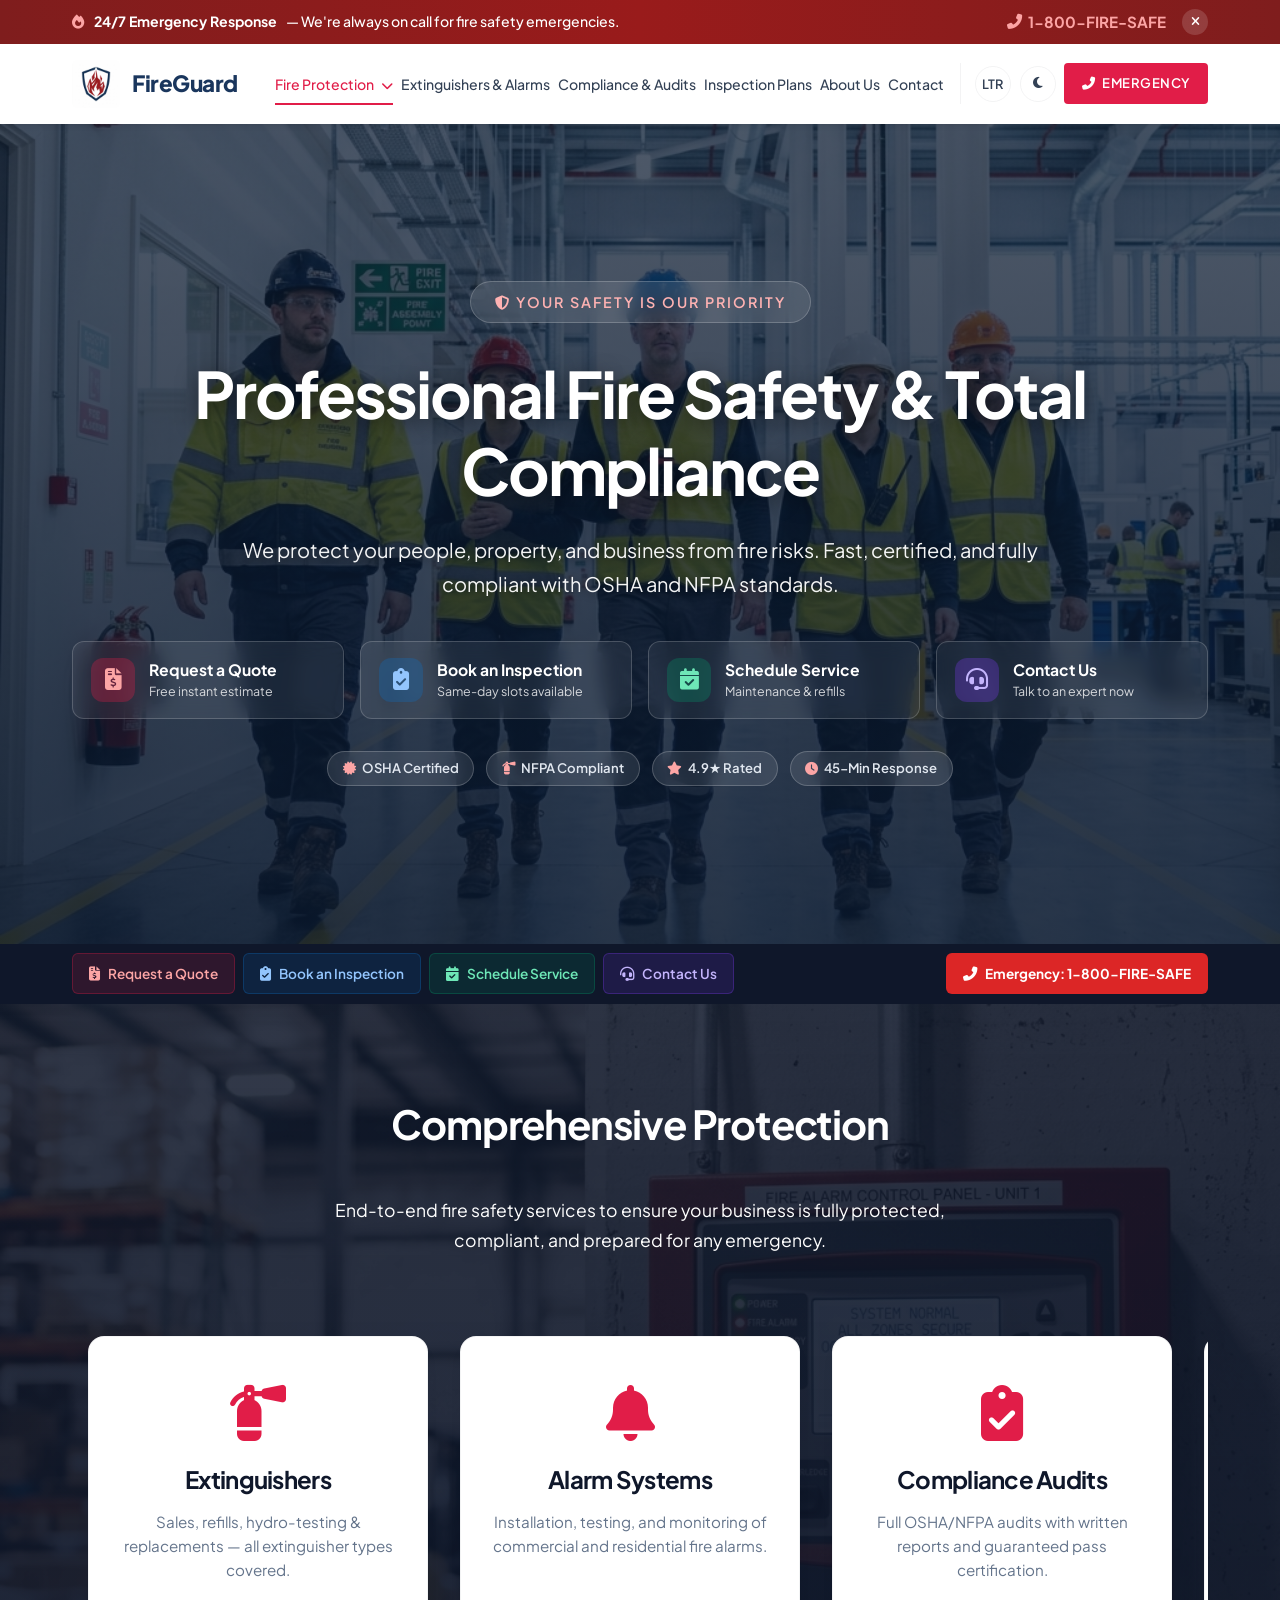
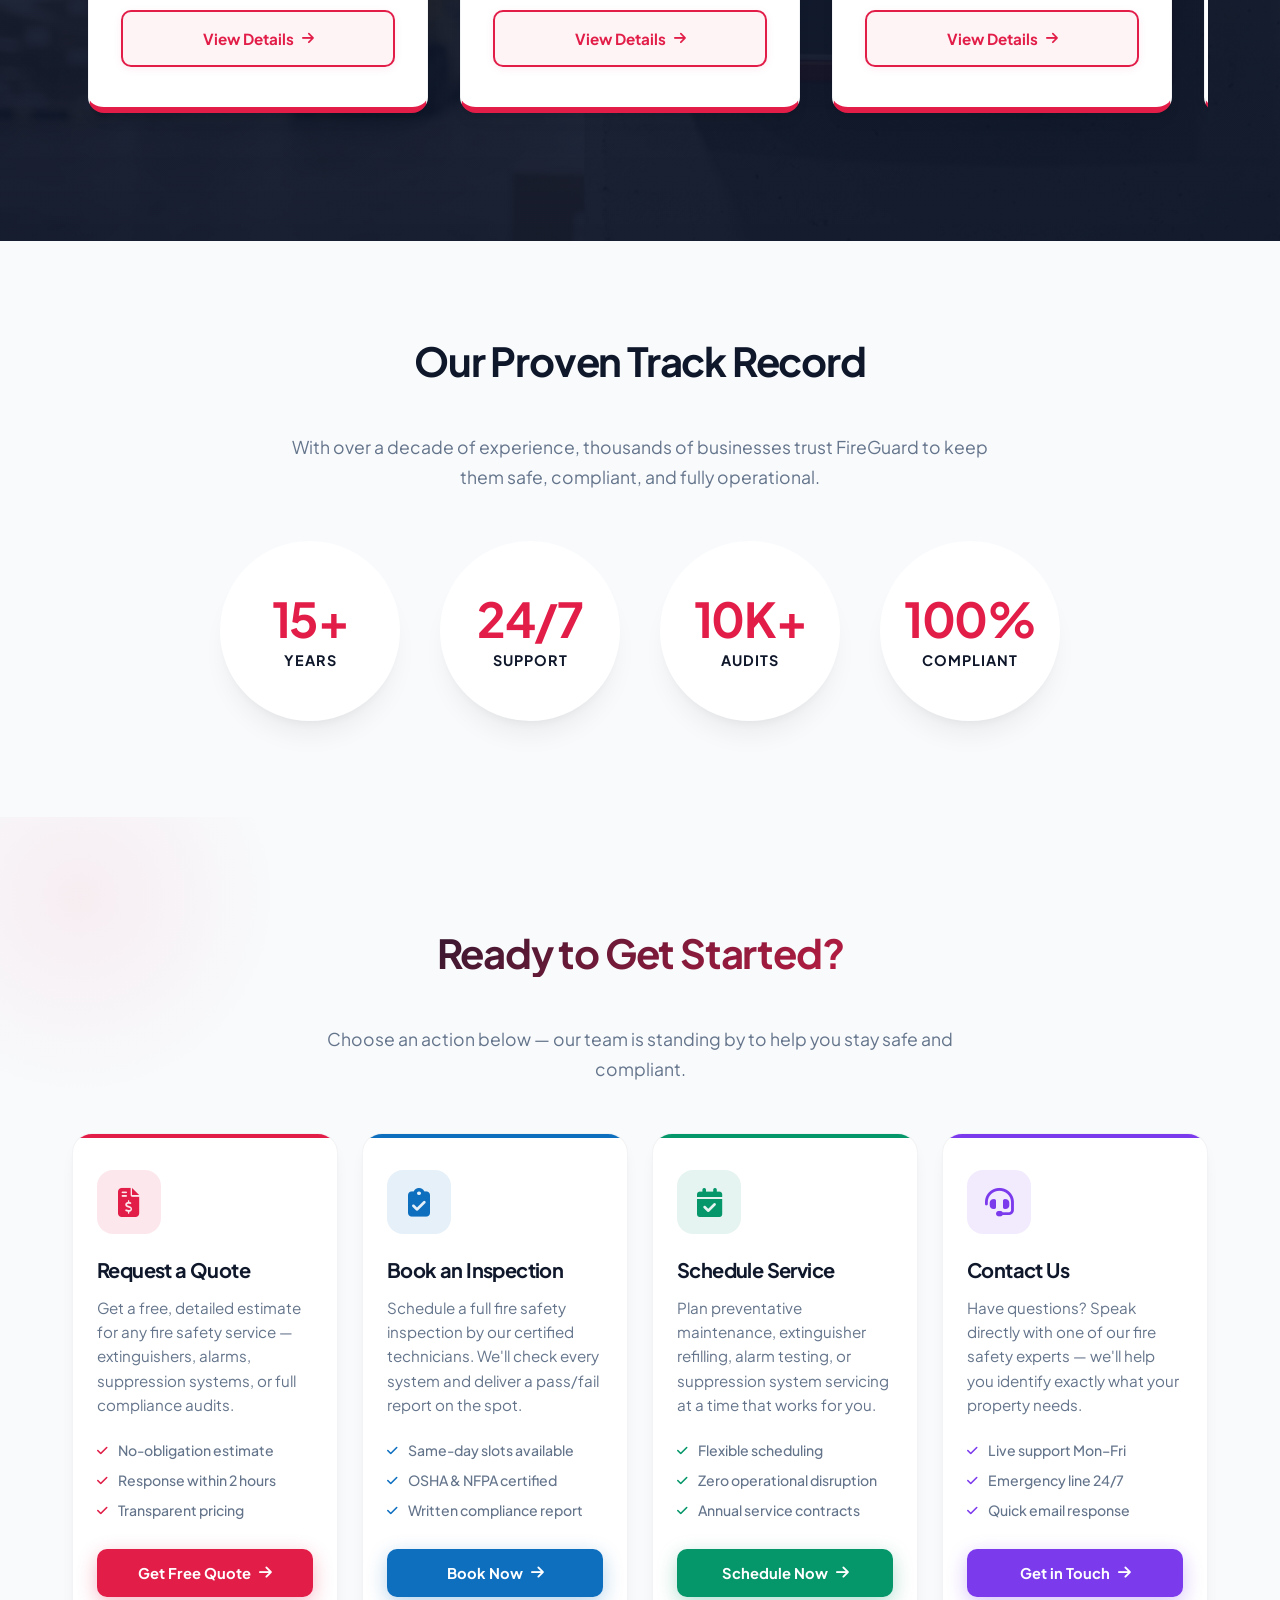
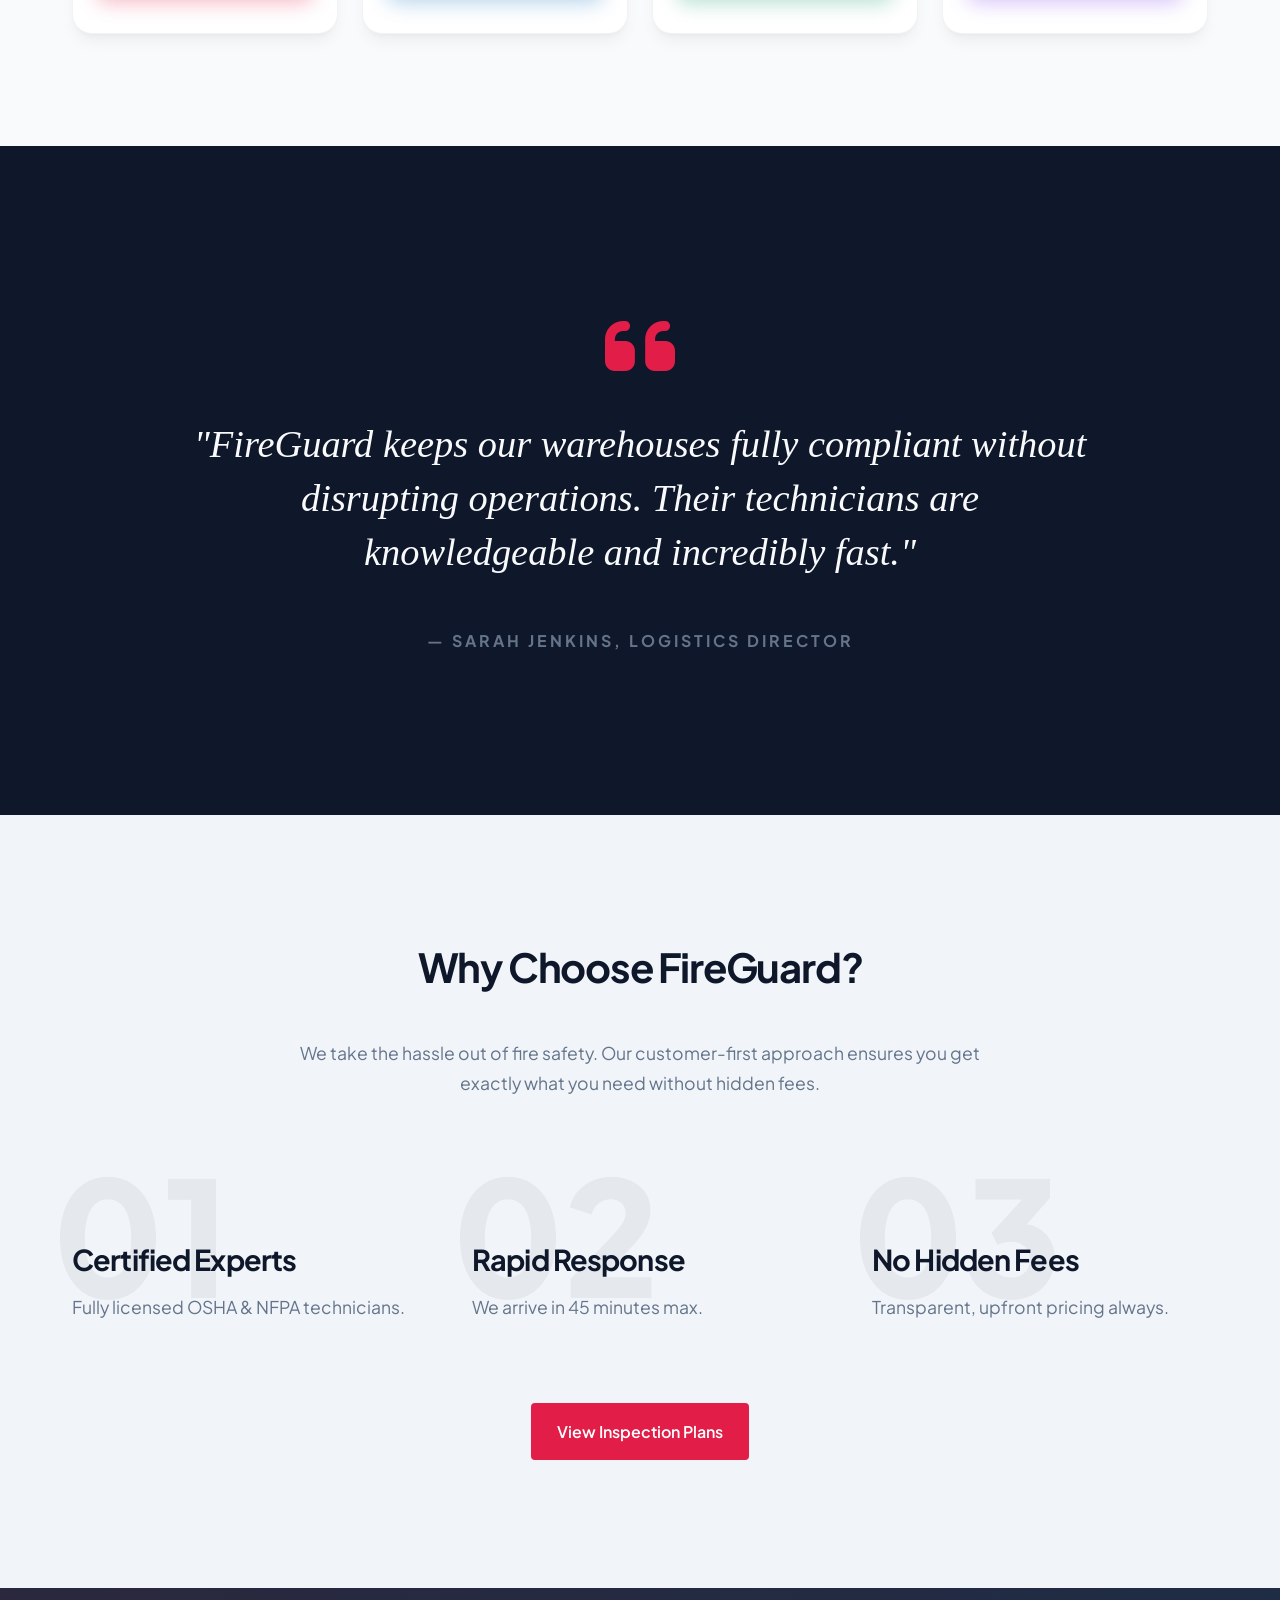
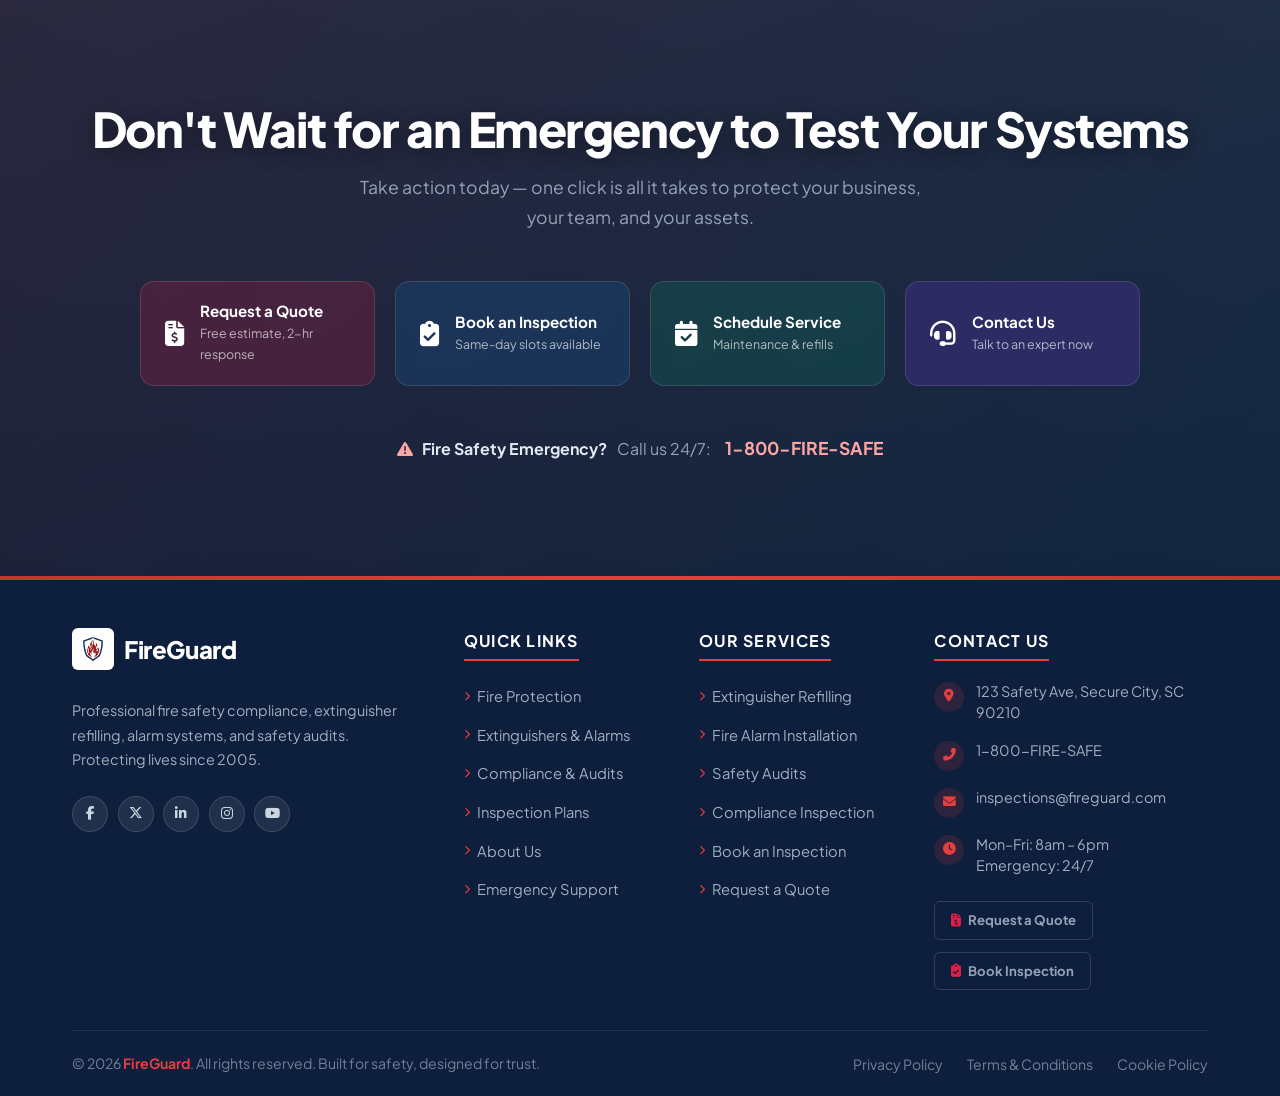
==== commit 5344df75: "Fix responsive navigation dropdown at 1024px and home2 safety essentials layout at 360px/768px" ====
--- a/index.html
+++ b/index.html
@@ -87,7 +87,7 @@
                         <i class="fas fa-moon dark-icon"></i>
                         <i class="fas fa-sun light-icon"></i>
                     </button>
-                    <a href="tel:+18003473723" class="btn btn-primary btn-nav-cta">
+                    <a href="contact.html" class="btn btn-primary btn-nav-cta">
                         <i class="fas fa-phone-alt"></i> Emergency
                     </a>
                 </div>
@@ -114,7 +114,7 @@
                         <span class="cta-icon"><i class="fas fa-file-invoice-dollar"></i></span>
                         <span class="cta-text">
                             <strong>Request a Quote</strong>
-                            <small>Free, no-obligation estimate</small>
+                            <small>Free instant estimate</small>
                         </span>
                     </a>
                     <a href="contact.html?action=inspection" class="btn btn-cta btn-cta--inspection" id="cta-hero-inspection">
@@ -192,31 +192,31 @@
                         <i class="fas fa-fire-extinguisher"></i>
                         <h3>Extinguishers</h3>
                         <p>Sales, refills, hydro-testing &amp; replacements — all extinguisher types covered.</p>
-                        <a href="services.html" class="btn btn-outline mt-3" style="width: 100%;">View Details</a>
+                        <a href="services.html" class="btn btn-outline" id="sc-btn-extinguishers">View Details <i class="fas fa-arrow-right"></i></a>
                     </div>
                     <div class="slider-card">
                         <i class="fas fa-bell"></i>
                         <h3>Alarm Systems</h3>
                         <p>Installation, testing, and monitoring of commercial and residential fire alarms.</p>
-                        <a href="services.html" class="btn btn-outline mt-3" style="width: 100%;">View Details</a>
+                        <a href="services.html" class="btn btn-outline" id="sc-btn-alarms">View Details <i class="fas fa-arrow-right"></i></a>
                     </div>
                     <div class="slider-card">
                         <i class="fas fa-clipboard-check"></i>
                         <h3>Compliance Audits</h3>
                         <p>Full OSHA/NFPA audits with written reports and guaranteed pass certification.</p>
-                        <a href="compliance.html" class="btn btn-outline mt-3" style="width: 100%;">View Details</a>
+                        <a href="compliance.html" class="btn btn-outline" id="sc-btn-compliance">View Details <i class="fas fa-arrow-right"></i></a>
                     </div>
                     <div class="slider-card">
                         <i class="fas fa-water"></i>
                         <h3>Sprinkler Systems</h3>
                         <p>Design, installation, annual inspections, and repair of wet/dry sprinkler systems.</p>
-                        <a href="services.html" class="btn btn-outline mt-3" style="width: 100%;">View Details</a>
+                        <a href="services.html" class="btn btn-outline" id="sc-btn-sprinklers">View Details <i class="fas fa-arrow-right"></i></a>
                     </div>
                     <div class="slider-card">
                         <i class="fas fa-utensils"></i>
                         <h3>Kitchen Suppression</h3>
                         <p>Hood suppression systems for commercial kitchens — Ansul &amp; equivalent.</p>
-                        <a href="services.html" class="btn btn-outline mt-3" style="width: 100%;">View Details</a>
+                        <a href="services.html" class="btn btn-outline" id="sc-btn-kitchen">View Details <i class="fas fa-arrow-right"></i></a>
                     </div>
                 </div>
             </div>
@@ -264,7 +264,7 @@
                             <li><i class="fas fa-check"></i> Transparent pricing</li>
                         </ul>
                         <a href="contact.html?action=quote" class="cac-btn cac-btn--primary" id="cac-btn-quote">
-                            Get My Free Quote <i class="fas fa-arrow-right"></i>
+                            Get Free Quote <i class="fas fa-arrow-right"></i>
                         </a>
                     </div>
 
--- a/styles.css
+++ b/styles.css
@@ -251,32 +251,36 @@
 }
 
 .btn-nav-cta {
-    padding: 0.5rem 1.2rem;
+    padding: 0.45rem 0.95rem;
     border-radius: 4px;
     font-weight: 600;
-    font-size: 0.9rem;
+    font-size: 0.82rem;
     text-transform: uppercase;
     letter-spacing: 0.5px;
     white-space: nowrap;
+    display: inline-flex;
+    align-items: center;
+    justify-content: center;
+    gap: 0.45rem;
 }
 
 .nav-menu {
     display: flex;
     align-items: center;
-    gap: 1rem;
+    gap: 0.75rem;
 }
 
 .nav-list {
     display: flex;
     align-items: center;
-    gap: 0.8rem;
+    gap: 0.5rem;
 }
 
 .nav-link {
     font-family: var(--font-heading);
     font-weight: 500;
     color: var(--text-main);
-    font-size: 0.95rem;
+    font-size: 0.88rem;
     position: relative;
     white-space: nowrap;
     padding: 0.5rem 0; /* Add top/bottom padding */
@@ -327,7 +331,19 @@
     right: 0;
 }
 
-.dropdown:hover .dropdown-menu {
+.dropdown .fa-chevron-down {
+    font-size: 0.75rem;
+    margin-left: 0.35rem;
+    transition: transform 0.25s ease;
+}
+
+.dropdown:hover .fa-chevron-down,
+.dropdown.active .fa-chevron-down {
+    transform: rotate(180deg);
+}
+
+.dropdown:hover .dropdown-menu,
+.dropdown.active .dropdown-menu {
     opacity: 1;
     visibility: visible;
     transform: translateY(0);
@@ -365,18 +381,18 @@
 .nav-utilities {
     display: flex;
     align-items: center;
-    gap: 1rem;
+    gap: 0.55rem;
     border-left: 1px solid var(--border-color);
-    padding-left: 1.5rem;
-    margin-left: 0.5rem;
+    padding-left: 0.85rem;
+    margin-left: 0.25rem;
 }
 
 .util-btn {
     background: transparent;
     border: 1px solid var(--border-color);
     color: var(--text-main);
-    width: 40px;
-    height: 40px;
+    width: 36px;
+    height: 36px;
     border-radius: 50%;
     display: flex;
     justify-content: center;
@@ -385,7 +401,7 @@
     transition: var(--transition);
     font-family: var(--font-heading);
     font-weight: 600;
-    font-size: 0.9rem;
+    font-size: 0.8rem;
 }
 
 .util-btn:hover {
--- a/index.css
+++ b/index.css
@@ -23,6 +23,8 @@
 .hero-content {
     position: relative;
     z-index: 1;
+    max-width: 1200px;
+    width: 100%;
 }
 .hero-content h1 {
     font-size: clamp(3rem, 5vw, 5rem);
@@ -56,12 +58,12 @@
     justify-content: center;
 }
 /* Hero outline button: always white border and text over dark image */
-.btn-outline {
+.hero-actions .btn-outline {
     background: transparent;
     border: 2px solid rgba(255, 255, 255, 0.8);
     color: #ffffff;
 }
-.btn-outline:hover {
+.hero-actions .btn-outline:hover {
     background: #ffffff;
     color: var(--primary-dark);
     box-shadow: 0 8px 20px rgba(0,0,0,0.3);
@@ -140,21 +142,73 @@
 .slider-card {
     flex: 0 0 340px;
     background: var(--card-bg);
-    padding: 3rem 2rem;
+    padding: 3rem 2rem 2.5rem;
     border-radius: 16px;
     box-shadow: var(--shadow-md);
     scroll-snap-align: center;
     text-align: center;
+    border: 1px solid var(--border-color);
     border-bottom: 6px solid var(--secondary);
     transition: var(--transition-smooth);
+    display: flex;
+    flex-direction: column;
 }
 .slider-card:hover {
     transform: translateY(-8px);
+    box-shadow: var(--shadow-hover);
 }
 .slider-card i { font-size: 3.5rem; color: var(--secondary); margin-bottom: 1.5rem; }
 .slider-card h3 { margin-bottom: 1rem; font-size: 1.5rem; }
-.slider-card a { font-weight: 700; color: var(--primary); text-decoration: none; display: inline-block; margin-top: 1rem;}
-.slider-card a:hover { color: var(--secondary); }
+.slider-card p {
+    color: var(--text-muted);
+    font-size: 0.95rem;
+    line-height: 1.6;
+    margin-bottom: 1.75rem;
+    flex-grow: 1;
+}
+.slider-card .btn {
+    display: inline-flex;
+    align-items: center;
+    justify-content: center;
+    gap: 0.5rem;
+    width: 100%;
+    padding: 0.85rem 1.5rem;
+    font-size: 0.95rem;
+    font-weight: 700;
+    border-radius: 10px;
+    border: 2px solid var(--secondary) !important;
+    color: var(--secondary) !important;
+    background: rgba(225, 29, 72, 0.05);
+    text-decoration: none;
+    transition: all 0.3s ease;
+    margin-top: auto;
+    box-sizing: border-box;
+    box-shadow: 0 2px 8px rgba(225, 29, 72, 0.08);
+}
+.slider-card .btn:hover {
+    background: var(--secondary) !important;
+    color: #ffffff !important;
+    transform: translateY(-2px);
+    box-shadow: 0 8px 20px rgba(225, 29, 72, 0.35);
+}
+.slider-card .btn i {
+    font-size: 0.85rem;
+    color: inherit;
+    margin-bottom: 0;
+    transition: transform 0.3s ease;
+}
+.slider-card .btn:hover i {
+    transform: translateX(4px);
+}
+[data-theme="dark"] .slider-card .btn {
+    border-color: #FB7185 !important;
+    color: #FB7185 !important;
+    background: rgba(251, 113, 133, 0.08);
+}
+[data-theme="dark"] .slider-card .btn:hover {
+    background: var(--secondary) !important;
+    color: #ffffff !important;
+}
 
 /* Layout 4: Big Number Grid */
 .layout-4 {
--- a/home_cta.css
+++ b/home_cta.css
@@ -57,17 +57,20 @@
     grid-template-columns: repeat(4, 1fr);
     gap: 1rem;
     margin: 2.5rem auto 2rem;
-    max-width: 1100px;
+    max-width: 1140px;
+    width: 100%;
+    align-items: stretch;
 }
 .btn-cta {
-    display: flex; align-items: center; gap: 1rem;
-    padding: 1.1rem 1.4rem; border-radius: var(--cta-radius);
+    display: flex; align-items: center; gap: 0.85rem;
+    padding: 1rem 1.15rem; border-radius: var(--cta-radius);
     font-family: var(--font-main); text-decoration: none;
     backdrop-filter: blur(10px);
     border: 1px solid rgba(255,255,255,0.18);
     transition: var(--cta-transition); cursor: pointer;
     text-align: left; background: rgba(255,255,255,0.07);
     color: #fff; position: relative; overflow: hidden;
+    height: 100%; min-height: 76px; box-sizing: border-box;
 }
 .btn-cta::before {
     content: ''; position: absolute; inset: 0;
@@ -80,13 +83,38 @@
     border-color: rgba(255,255,255,0.35);
 }
 .cta-icon {
-    width: 48px; height: 48px; border-radius: 10px;
+    width: 44px; height: 44px; border-radius: 12px;
     display: flex; align-items: center; justify-content: center;
-    font-size: 1.4rem; flex-shrink: 0; transition: transform 0.3s;
+    font-size: 1.35rem; flex-shrink: 0; transition: transform 0.3s;
 }
 .btn-cta:hover .cta-icon { transform: scale(1.1) rotate(-5deg); }
-.cta-text strong { display: block; font-size: 1rem; font-weight: 700; line-height: 1.2; }
-.cta-text small { display: block; font-size: 0.78rem; opacity: 0.75; margin-top: 2px; font-weight: 400; }
+.cta-text {
+    display: flex;
+    flex-direction: column;
+    justify-content: center;
+    min-width: 0;
+    flex: 1;
+}
+.cta-text strong {
+    display: block;
+    font-size: 0.98rem;
+    font-weight: 700;
+    line-height: 1.3;
+    white-space: nowrap;
+    overflow: hidden;
+    text-overflow: ellipsis;
+}
+.cta-text small {
+    display: block;
+    font-size: 0.78rem;
+    opacity: 0.8;
+    margin-top: 3px;
+    font-weight: 400;
+    line-height: 1.3;
+    white-space: nowrap;
+    overflow: hidden;
+    text-overflow: ellipsis;
+}
 
 .btn-cta--quote .cta-icon { background: rgba(225,29,72,0.3); color: #FCA5A5; }
 .btn-cta--quote:hover { border-color: var(--cta-quote-color); box-shadow: 0 16px 40px rgba(225,29,72,0.35); }
@@ -172,12 +200,13 @@
 .cta-cards-grid {
     display: grid; grid-template-columns: repeat(4, 1fr);
     gap: 1.5rem; margin-top: 3rem;
+    align-items: stretch;
 }
 .cta-action-card {
-    background: var(--card-bg); border-radius: 20px; padding: 2.5rem 2rem;
+    background: var(--card-bg); border-radius: 20px; padding: 2.25rem 1.5rem;
     box-shadow: var(--shadow-md); border: 1px solid var(--border-color);
     transition: var(--cta-transition); display: flex; flex-direction: column;
-    position: relative; overflow: hidden;
+    position: relative; overflow: hidden; height: 100%;
 }
 .cta-action-card::after {
     content: ''; position: absolute; top: 0; left: 0; right: 0;
@@ -193,29 +222,40 @@
     width: 64px; height: 64px; border-radius: 16px;
     display: flex; align-items: center; justify-content: center;
     font-size: 1.8rem; margin-bottom: 1.5rem; transition: transform 0.3s;
+    flex-shrink: 0;
 }
 .cta-action-card:hover .cac-icon-wrap { transform: scale(1.1) rotate(-4deg); }
 .cta-action-card--quote .cac-icon-wrap { background: rgba(225,29,72,0.1); color: var(--cta-quote-color); }
 .cta-action-card--inspection .cac-icon-wrap { background: rgba(15,111,191,0.1); color: var(--cta-inspect-color); }
 .cta-action-card--schedule .cac-icon-wrap { background: rgba(5,150,105,0.1); color: var(--cta-schedule-color); }
 .cta-action-card--contact .cac-icon-wrap { background: rgba(124,58,237,0.1); color: var(--cta-contact-color); }
-.cta-action-card h3 { font-size: 1.25rem; font-weight: 700; margin-bottom: 0.75rem; color: var(--primary); }
-.cta-action-card p { color: var(--text-muted); font-size: 0.95rem; line-height: 1.6; margin-bottom: 1.5rem; flex: 1; }
-.cac-bullets { list-style: none; padding: 0; margin: 0 0 2rem 0; }
+.cta-action-card h3 { font-size: 1.25rem; font-weight: 700; margin-bottom: 0.75rem; color: var(--primary); min-height: 1.6rem; }
+.cta-action-card p {
+    color: var(--text-muted); font-size: 0.95rem; line-height: 1.6;
+    margin-bottom: 1.5rem; min-height: 4.8rem;
+}
+.cac-bullets {
+    list-style: none; padding: 0; margin: 0 0 1.75rem 0;
+    flex-grow: 1; display: flex; flex-direction: column;
+    justify-content: flex-start; gap: 0.65rem;
+}
 .cac-bullets li {
     display: flex; align-items: center; gap: 0.6rem;
-    font-size: 0.88rem; color: var(--text-muted); margin-bottom: 0.6rem; font-weight: 500;
-}
-.cac-bullets li i { font-size: 0.75rem; }
+    font-size: 0.88rem; color: var(--text-muted); font-weight: 500;
+    line-height: 1.4; margin-bottom: 0;
+}
+.cac-bullets li i { font-size: 0.75rem; flex-shrink: 0; }
 .cta-action-card--quote .cac-bullets li i { color: var(--cta-quote-color); }
 .cta-action-card--inspection .cac-bullets li i { color: var(--cta-inspect-color); }
 .cta-action-card--schedule .cac-bullets li i { color: var(--cta-schedule-color); }
 .cta-action-card--contact .cac-bullets li i { color: var(--cta-contact-color); }
 .cac-btn {
     display: inline-flex; align-items: center; justify-content: center;
-    gap: 0.5rem; width: 100%; padding: 0.9rem 1.5rem; border-radius: 10px;
-    font-weight: 700; font-size: 0.95rem; text-decoration: none;
+    gap: 0.5rem; width: 100%; height: 48px; min-height: 48px;
+    padding: 0.85rem 1rem; border-radius: 10px;
+    font-weight: 700; font-size: 0.92rem; text-decoration: none;
     transition: var(--cta-transition); margin-top: auto;
+    white-space: nowrap; box-sizing: border-box;
 }
 .cac-btn i { transition: transform 0.3s; }
 .cac-btn:hover i { transform: translateX(4px); }
